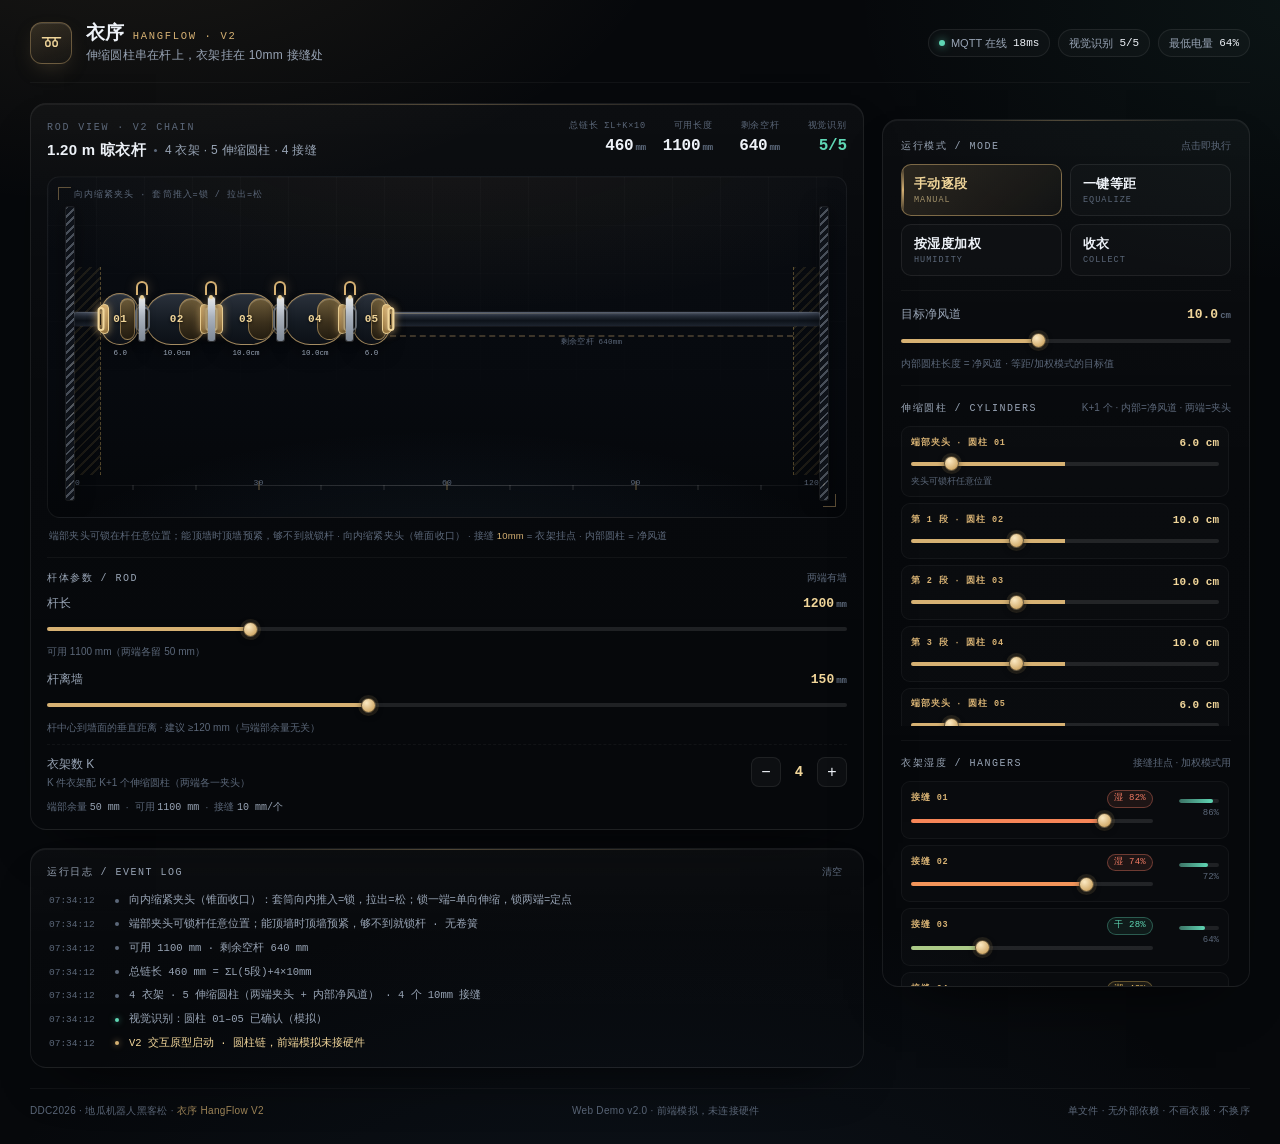
==== app-v2/index.html @ 30e25725 "feat(v2): 概念修正为抱箍式伸缩圆柱链（K+1 + 锥面收口夹头 + 无卷簧），新增 v2 机械/电控/算法/交互/商业文档与原型 [AI-assisted]" ====
<!DOCTYPE html>
<html lang="zh-CN">
<head>
<meta charset="UTF-8">
<meta name="viewport" content="width=device-width, initial-scale=1, viewport-fit=cover">
<meta name="color-scheme" content="dark">
<meta name="theme-color" content="#06080b">
<title>衣序 HangFlow · V2 伸缩圆柱链交互原型</title>
<link rel="icon" href="data:image/svg+xml,%3Csvg xmlns='http://www.w3.org/2000/svg' viewBox='0 0 32 32'%3E%3Crect width='32' height='32' rx='8' fill='%230a0d13'/%3E%3Crect x='5' y='14' width='22' height='4' rx='2' fill='%23d6b173'/%3E%3Crect x='9' y='10' width='6' height='12' rx='3' fill='none' stroke='%23d6b173'/%3E%3Crect x='17' y='10' width='6' height='12' rx='3' fill='none' stroke='%23d6b173'/%3E%3C/svg%3E">
<style>
/* ==========================================================================
   衣序 HangFlow · V2 交互原型
   概念：杆上串 K−1 个抱箍式伸缩圆柱，衣架挂在相邻圆柱端头的 10mm 接缝处。
   不画衣服；不换序；两端端部夹头可锁杆任意位置。单文件 / 离线 / 无外部依赖。
   ========================================================================== */

*, *::before, *::after { box-sizing: border-box; }

:root {
  color-scheme: dark;
  --bg: #06080b;
  --line: rgba(255,255,255,.075);
  --line-soft: rgba(255,255,255,.045);
  --txt: #eef2f8;
  --txt-2: #98a4b5;
  --txt-3: #5b6779;
  --gold: #d6b173;
  --gold-hi: #f1d69a;
  --gold-dim: rgba(214,177,115,.14);
  --gold-line: rgba(214,177,115,.38);
  --teal: #5fd6b4;
  --amber: #e6bd63;
  --coral: #f07a63;
  --font: -apple-system, BlinkMacSystemFont, "Segoe UI", "Microsoft YaHei", "PingFang SC", sans-serif;
  --mono: ui-monospace, "SF Mono", "Cascadia Mono", Consolas, "Microsoft YaHei", monospace;
}

html { background: var(--bg); }
html, body { margin: 0; }
body {
  min-height: 100vh;
  color: var(--txt);
  font-family: var(--font);
  font-size: 14px;
  line-height: 1.5;
  -webkit-font-smoothing: antialiased;
  overflow-x: hidden;
  background:
    radial-gradient(900px 520px at 10% -10%, rgba(214,177,115,.10), transparent 62%),
    radial-gradient(760px 480px at 102% 0%, rgba(95,214,180,.06), transparent 60%),
    radial-gradient(1100px 720px at 50% 118%, rgba(64,105,150,.13), transparent 64%),
    var(--bg);
}
button, input { font-family: inherit; }
button { -webkit-tap-highlight-color: transparent; }
:focus-visible { outline: 1px solid var(--gold); outline-offset: 2px; }

.shell { max-width: 1280px; margin: 0 auto; padding: 22px clamp(12px, 2.6vw, 30px) 28px; }

/* ============================ 顶栏 ============================ */
.topbar {
  display: flex; align-items: center; justify-content: space-between;
  gap: 18px; flex-wrap: wrap;
  padding-bottom: 18px; border-bottom: 1px solid var(--line-soft);
}
.brand { display: flex; align-items: center; gap: 14px; min-width: 0; }
.logo {
  width: 42px; height: 42px; flex: none; display: grid; place-items: center;
  border-radius: 12px; border: 1px solid var(--gold-line); color: var(--gold-hi);
  background: linear-gradient(160deg, rgba(214,177,115,.18), rgba(214,177,115,.03));
  box-shadow: inset 0 1px 0 rgba(255,255,255,.1), 0 8px 24px -12px rgba(214,177,115,.55);
}
.logo svg { width: 23px; height: 23px; }
.brand-text { min-width: 0; }
.brand-title { display: flex; align-items: baseline; gap: 8px; font-size: 19px; font-weight: 650; letter-spacing: .02em; line-height: 1.15; }
.brand-title .en { font-family: var(--mono); font-size: 10.5px; font-weight: 500; letter-spacing: .16em; color: var(--gold); }
.brand-sub { margin-top: 2px; font-size: 12px; color: var(--txt-2); letter-spacing: .02em; white-space: nowrap; overflow: hidden; text-overflow: ellipsis; }
.telemetry { display: flex; align-items: center; gap: 8px; flex-wrap: wrap; }
.tel-chip {
  display: inline-flex; align-items: center; gap: 6px;
  height: 28px; padding: 0 10px;
  border: 1px solid var(--line); border-radius: 999px;
  background: rgba(255,255,255,.025);
  font-size: 11px; color: var(--txt-2); white-space: nowrap;
}
.tel-chip em { font-style: normal; font-family: var(--mono); font-size: 11px; color: var(--txt); }
.dot { width: 6px; height: 6px; border-radius: 50%; background: var(--teal); box-shadow: 0 0 8px rgba(95,214,180,.8); }
.dot.pulse { animation: pulse 2.4s ease-in-out infinite; }

/* ============================ 布局 ============================ */
.layout {
  display: grid; grid-template-columns: minmax(0, 1fr) 368px;
  gap: 18px; margin-top: 20px; align-items: start;
}
.main-col { display: flex; flex-direction: column; gap: 18px; min-width: 0; }
.panel { position: sticky; top: 16px; }

.card {
  position: relative; border: 1px solid var(--line); border-radius: 16px;
  background: linear-gradient(180deg, rgba(255,255,255,.028), rgba(255,255,255,.008) 42%, rgba(255,255,255,.004));
  box-shadow: 0 26px 60px -34px rgba(0,0,0,.9), inset 0 1px 0 rgba(255,255,255,.05);
  overflow: hidden;
}
.card::before {
  content: ""; position: absolute; left: 14%; right: 14%; top: 0; height: 1px;
  background: linear-gradient(90deg, transparent, rgba(214,177,115,.5), transparent);
  opacity: .6; pointer-events: none;
}
.stage-card { padding: 16px 16px 14px; }
.stage-head { display: flex; align-items: flex-start; justify-content: space-between; gap: 14px; flex-wrap: wrap; margin-bottom: 14px; }
.eyebrow { font-family: var(--mono); font-size: 10px; letter-spacing: .18em; text-transform: uppercase; color: var(--txt-3); }
.stage-title { margin-top: 4px; display: flex; align-items: center; gap: 8px; flex-wrap: wrap; font-size: 15px; font-weight: 600; letter-spacing: .02em; }
.stage-title .sep { width: 3px; height: 3px; border-radius: 50%; background: var(--txt-3); }
.stage-title .meta { font-size: 12px; font-weight: 400; color: var(--txt-2); }
.stage-stats { display: flex; gap: 15px; flex-wrap: wrap; }
.stat { display: flex; flex-direction: column; align-items: flex-end; gap: 1px; min-width: 52px; }
.stat-label { font-family: var(--mono); font-size: 8.5px; letter-spacing: .1em; text-transform: uppercase; color: var(--txt-3); white-space: nowrap; }
.stat-value { font-family: var(--mono); font-size: 16px; font-weight: 600; color: var(--txt); font-variant-numeric: tabular-nums; letter-spacing: -.01em; }
.stat-value em { font-style: normal; font-size: 9px; color: var(--txt-3); margin-left: 2px; }
.stat-value.ok { color: var(--teal); }
.stat-value.gold { color: var(--gold-hi); }
.stat-value.warn { color: var(--coral); }

/* ============================ 杆视图 ============================ */
.stage {
  --rod-pad: 24px;
  position: relative; height: 342px;
  border-radius: 13px; border: 1px solid rgba(255,255,255,.06);
  overflow: hidden; isolation: isolate; user-select: none;
  background:
    radial-gradient(120% 90% at 50% -10%, rgba(214,177,115,.07), transparent 55%),
    radial-gradient(80% 70% at 50% 120%, rgba(74,120,170,.12), transparent 65%),
    linear-gradient(180deg, #090c11 0%, #070a0f 60%, #05070a 100%);
}
.stage::before {
  content: ""; position: absolute; inset: 0; z-index: 0; pointer-events: none;
  background-image:
    linear-gradient(rgba(255,255,255,.032) 1px, transparent 1px),
    linear-gradient(90deg, rgba(255,255,255,.032) 1px, transparent 1px);
  background-size: 48px 48px;
  -webkit-mask-image: linear-gradient(180deg, rgba(0,0,0,.65), transparent 84%);
  mask-image: linear-gradient(180deg, rgba(0,0,0,.65), transparent 84%);
}
.hud { position: absolute; inset: 10px; z-index: 1; pointer-events: none; }
.hud::before, .hud::after {
  content: ""; position: absolute; width: 13px; height: 13px;
  border-color: rgba(214,177,115,.42); border-style: solid; border-width: 0;
}
.hud::before { left: 0; top: 0; border-left-width: 1px; border-top-width: 1px; }
.hud::after { right: 0; bottom: 0; border-right-width: 1px; border-bottom-width: 1px; }
.stage-hint {
  position: absolute; left: 26px; top: 12px; z-index: 5;
  font-family: var(--mono); font-size: 8.5px; letter-spacing: .12em;
  color: var(--txt-3); pointer-events: none;
}

/* 两端墙 / 端部余量 */
.wall {
  position: absolute; top: 9%; bottom: 5%; width: 8px; z-index: 6; pointer-events: none;
  border-radius: 2px;
  background: repeating-linear-gradient(135deg, rgba(160,172,190,.42) 0 2px, rgba(15,19,26,.92) 2px 6px);
  box-shadow: 0 0 0 1px rgba(255,255,255,.08), 0 0 18px rgba(0,0,0,.6);
}
.wall-left { left: var(--rod-pad); transform: translateX(-50%); }
.wall-right { right: var(--rod-pad); transform: translateX(50%); }
.margin-zone {
  position: absolute; top: calc(42% - 52px); bottom: 42px; z-index: 2; pointer-events: none;
  background: repeating-linear-gradient(135deg, rgba(230,189,99,.10) 0 2px, transparent 2px 7px);
  border-right: 1px dashed rgba(230,189,99,.32);
}
.margin-zone.margin-left { left: var(--rod-pad); }
.margin-zone.margin-right { right: var(--rod-pad); border-right: 0; border-left: 1px dashed rgba(230,189,99,.32); }

/* 杆 */
.rod {
  position: absolute; left: var(--rod-pad); right: var(--rod-pad); top: 42%; height: 14px;
  transform: translateY(-50%); z-index: 3; border-radius: 999px;
  background: linear-gradient(180deg, #4a5364 0%, #242b37 30%, #0d1219 62%, #1d242f 100%);
  box-shadow: 0 14px 26px -10px rgba(0,0,0,.95), inset 0 1px 0 rgba(255,255,255,.08), 0 0 0 1px rgba(255,255,255,.055);
}
.rod::after {
  content: ""; position: absolute; left: 2%; right: 2%; top: 1px; height: 1px;
  background: linear-gradient(90deg, transparent, rgba(241,214,154,.75), rgba(241,214,154,.2) 68%, transparent);
  opacity: .5;
}
/* 左端挡块 */
.left-stop {
  position: absolute; top: calc(42% - 28px); width: 10px; height: 56px;
  transform: translateX(-50%); z-index: 9; border-radius: 3px;
  background: linear-gradient(180deg, #f1d69a, #b08a45);
  box-shadow: 0 0 0 1px rgba(255,255,255,.25), 0 0 18px rgba(214,177,115,.35);
}
.left-stop::after {
  content: "挡块"; position: absolute; left: 50%; top: calc(100% + 5px);
  transform: translateX(-50%); font-size: 7px; color: var(--gold);
  font-family: var(--mono); white-space: nowrap; letter-spacing: .05em;
}

/* 伸缩圆柱 */
.cyl {
  position: absolute; top: calc(42% - 26px); height: 52px; z-index: 7;
  border-radius: 26px; border: 1px solid rgba(214,177,115,.72);
  background: linear-gradient(180deg, #2a313b 0%, #141a22 58%, #0c1016 100%);
  box-shadow: 0 12px 22px -10px rgba(0,0,0,.9), inset 0 1px 0 rgba(255,255,255,.1);
  overflow: visible;
}
.cyl-inner {
  position: absolute; right: 3px; top: 4px; bottom: 4px; width: 42%;
  border-radius: 20px;
  background: linear-gradient(180deg, #6b5a38, #3a2f1c 60%, #241d11);
  border: 1px solid rgba(214,177,115,.55);
  box-shadow: inset 0 1px 0 rgba(255,255,255,.18);
}
.cyl-id {
  position: absolute; left: 50%; top: 50%; transform: translate(-50%, -50%);
  z-index: 2; font-family: var(--mono); font-size: 11px; font-weight: 600;
  color: var(--gold-hi); letter-spacing: .03em; text-shadow: 0 1px 3px rgba(0,0,0,.8);
  white-space: nowrap;
}
.cyl-len {
  position: absolute; left: 50%; top: calc(100% + 6px); transform: translateX(-50%);
  font-family: var(--mono); font-size: 7.5px; line-height: 1; color: var(--txt-2);
  white-space: nowrap; pointer-events: none;
}
/* 两端夹持点：向内伸缩的锥面收口夹头（不是爪子）
   锁 = 外套筒向内推入，锥面把开槽夹头环径向压紧；松 = 套筒拉出 */
.clamp {
  position: absolute; top: 50%; width: 15px; height: 32px; padding: 0;
  transform: translateY(-50%); z-index: 6;
  border: 0; background: none; cursor: pointer;
}
.clamp-left { left: -9px; }
.clamp-right { right: -9px; }
.clamp-sleeve {
  position: absolute; top: 1px; bottom: 1px; left: 2px; right: 2px;
  border-radius: 7px 4px 4px 7px;
  background: linear-gradient(180deg, #3b4450, #0e1319);
  border: 1px solid rgba(214,177,115,.5);
  transition: transform .18s ease, background .18s ease, border-color .18s ease, box-shadow .18s ease;
}
.clamp-right .clamp-sleeve { border-radius: 4px 7px 7px 4px; }
.clamp-sleeve::before {
  content: ""; position: absolute; inset: 3px 1px; border-radius: 4px;
  background: linear-gradient(90deg, transparent, rgba(255,255,255,.14), transparent);
}
.clamp-ring {
  position: absolute; top: 4px; bottom: 4px; left: 50%; width: 10px;
  transform: translateX(-50%); border-radius: 5px;
  border: 2px solid rgba(174,186,200,.6);
  background: rgba(0,0,0,.35);
  box-shadow: inset 0 0 4px rgba(0,0,0,.8);
  transition: width .18s ease, background .18s ease, border-color .18s ease, box-shadow .18s ease;
}
/* 开槽弹性夹头环的槽线 */
.clamp-ring::after {
  content: ""; position: absolute; left: 50%; top: 22%; bottom: 22%; width: 1px;
  transform: translateX(-50%); background: rgba(0,0,0,.75);
}
/* 松开：套筒向外拉出一点 */
.clamp-left .clamp-sleeve { transform: translateX(-2px); }
.clamp-right .clamp-sleeve { transform: translateX(2px); }
/* 锁紧：套筒向内推入，锥面把夹头环径向压紧（环变窄） */
.clamp-left.locked .clamp-sleeve {
  transform: translateX(3px);
  background: linear-gradient(180deg, #d6b173, #8d6d39);
  border-color: #f1d69a;
  box-shadow: 0 0 8px rgba(214,177,115,.55);
}
.clamp-right.locked .clamp-sleeve {
  transform: translateX(-3px);
  background: linear-gradient(180deg, #d6b173, #8d6d39);
  border-color: #f1d69a;
  box-shadow: 0 0 8px rgba(214,177,115,.55);
}
.clamp.locked .clamp-ring {
  width: 7px;
  border-color: #f1d69a;
  background: rgba(214,177,115,.22);
  box-shadow: 0 0 10px rgba(214,177,115,.6), inset 0 0 3px rgba(0,0,0,.7);
}
.clamp:hover .clamp-sleeve { border-color: rgba(241,214,154,.9); }
/* 伸缩方向箭头 */
.move-arrow {
  position: absolute; top: 50%; transform: translateY(-50%);
  font-family: var(--mono); font-size: 13px; line-height: 1; color: var(--gold-hi);
  opacity: 0; pointer-events: none; z-index: 5;
  text-shadow: 0 0 8px rgba(214,177,115,.7);
}
.arrow-left { left: -18px; }
.arrow-right { right: -18px; }
.move-arrow.show { opacity: 1; animation: pulse 0.9s ease-in-out infinite; }
.cyl.preload { border-color: rgba(241,214,154,.95); box-shadow: 0 0 18px rgba(214,177,115,.16), 0 12px 22px -10px rgba(0,0,0,.9); }
.cyl.fixed .cyl-id { color: #fff4d6; }
.cyl-enter { opacity: 0; transition: opacity .28s ease; }

/* 接缝 + 衣架钩（不画衣服） */
.seam {
  position: absolute; top: calc(42% - 22px); height: 44px; z-index: 8;
  border-radius: 2px;
  background: linear-gradient(180deg, #e8edf4 0%, #aab2bd 45%, #7d8794 100%);
  box-shadow: 0 0 0 1px rgba(255,255,255,.18), 0 2px 10px rgba(0,0,0,.7);
}
.seam::after {
  content: ""; position: absolute; left: 50%; top: -16px; width: 12px; height: 14px;
  transform: translateX(-50%);
  border: 2px solid var(--gold); border-bottom: 0; border-radius: 8px 8px 0 0;
  box-shadow: 0 0 12px rgba(214,177,115,.25);
}
.seam::before {
  content: ""; position: absolute; left: 50%; top: -2px; width: 4px; height: 4px;
  transform: translateX(-50%); border-radius: 50%; background: var(--gold-hi);
  box-shadow: 0 0 7px rgba(241,214,154,.8);
}

/* 恒力卷簧 */
.spring {
  position: absolute; top: calc(42% - 7px); height: 14px; z-index: 4;
  pointer-events: none; display: flex; align-items: center;
}
.spring-coil {
  flex: 1 1 auto; height: 12px; min-width: 0; border-radius: 6px;
  background: repeating-linear-gradient(115deg, rgba(214,177,115,.72) 0 2px, rgba(214,177,115,.14) 2px 6px);
  opacity: .8;
}
.spring-drum {
  flex: 0 0 22px; width: 22px; height: 22px; margin-left: 2px; border-radius: 50%;
  background: radial-gradient(circle at 35% 30%, #39414f, #0b0e14 72%);
  border: 1px solid rgba(214,177,115,.6);
  box-shadow: 0 0 12px rgba(214,177,115,.2);
}
.spring-label {
  position: absolute; right: calc(var(--rod-pad) + 26px); top: calc(42% + 30px);
  z-index: 9; font-family: var(--mono); font-size: 7.5px;
  color: var(--txt-3); letter-spacing: .04em; white-space: nowrap;
}

/* 标尺 */
.ruler { position: absolute; left: var(--rod-pad); right: var(--rod-pad); bottom: 16px; height: 26px; z-index: 3; pointer-events: none; }
.ruler::before {
  content: ""; position: absolute; left: 0; right: 0; bottom: 15px; height: 1px;
  background: linear-gradient(90deg, rgba(255,255,255,.03), rgba(255,255,255,.18), rgba(255,255,255,.03));
}
.tick { position: absolute; bottom: 11px; width: 1px; height: 5px; background: rgba(255,255,255,.16); transform: translateX(-50%); }
.tick.major { height: 9px; background: rgba(214,177,115,.5); }
.ruler-label { position: absolute; top: 2px; transform: translateX(-50%); font-family: var(--mono); font-size: 8px; color: var(--txt-3); letter-spacing: .02em; }
.ruler-label.edge-l { transform: translateX(5px); }
.ruler-label.edge-r { transform: translateX(calc(-100% - 5px)); }

/* 空杆提示：链条没占满杆时，右侧剩余空杆 */
.empty-rod {
  position: absolute; top: calc(42% + 16px); height: 14px; z-index: 2;
  border-top: 2px dashed rgba(214,177,115,.26);
  pointer-events: none;
}
.empty-rod span {
  position: absolute; top: 2px; left: 50%; transform: translateX(-50%);
  font-family: var(--mono); font-size: 7.5px; line-height: 1;
  color: var(--txt-3); white-space: nowrap; letter-spacing: .03em;
}

/* 告警 / 说明 / 杆体参数 */
.alerts { display: flex; flex-direction: column; gap: 6px; margin-top: 12px; }
.alerts[hidden] { display: none; }
.alert { display: flex; align-items: flex-start; gap: 9px; padding: 8px 10px; border: 1px solid; border-radius: 9px; font-size: 10.5px; line-height: 1.5; }
.alert-dot { flex: none; width: 6px; height: 6px; margin-top: 5px; border-radius: 50%; background: currentColor; box-shadow: 0 0 8px currentColor; }
.alert-body { min-width: 0; }
.alert-body b { display: block; font-weight: 600; }
.alert-body span { color: var(--txt-2); font-size: 9.5px; }
.alert[data-level="error"] { border-color: rgba(240,122,99,.45); background: rgba(240,122,99,.07); color: #ffc4b8; }
.alert[data-level="warn"] { border-color: rgba(230,189,99,.4); background: rgba(230,189,99,.06); color: #f3d89b; }
.stage-note { margin: 10px 2px 0; font-size: 9.5px; line-height: 1.6; letter-spacing: .02em; color: var(--txt-3); }
.stage-note b { color: var(--gold); font-weight: 500; }

.rod-config { margin-top: 14px; padding-top: 12px; border-top: 1px solid var(--line-soft); }
.rod-config .panel-head { margin-bottom: 8px; }
.rod-config .field { margin-bottom: 10px; }
.unit-count { display: flex; align-items: center; justify-content: space-between; gap: 12px; margin-top: 8px; padding-top: 10px; border-top: 1px dashed var(--line-soft); }
.unit-count-text { display: flex; flex-direction: column; gap: 2px; min-width: 0; }
.unit-count-text .field-note { margin-top: 0; }
.stepper { display: flex; align-items: center; gap: 4px; flex: none; }
.stepper button {
  width: 30px; height: 30px; padding: 0; border: 1px solid var(--line); border-radius: 8px;
  background: rgba(255,255,255,.03); color: var(--txt); font-size: 16px; line-height: 1; cursor: pointer;
  transition: border-color .2s, background .2s, opacity .2s;
}
.stepper button:hover:not(:disabled) { border-color: var(--gold-line); background: rgba(214,177,115,.1); color: var(--gold-hi); }
.stepper button:active:not(:disabled) { transform: translateY(1px); }
.stepper button:disabled { opacity: .32; cursor: not-allowed; }
.stepper output { min-width: 28px; text-align: center; font-family: var(--mono); font-size: 14px; font-weight: 600; color: var(--gold-hi); font-variant-numeric: tabular-nums; }
.mini-readout { display: flex; align-items: center; gap: 6px; flex-wrap: wrap; font-size: 10px; color: var(--txt-3); margin-top: 9px; }
.mini-readout b { font-family: var(--mono); color: var(--txt-2); font-weight: 500; }
.mini-readout .sep { color: var(--txt-3); }

/* ============================ 控制台 ============================ */
.panel { padding: 18px; }
.panel-section { padding: 14px 0; border-bottom: 1px solid var(--line-soft); }
.panel-section:first-of-type { padding-top: 0; }
.panel-section:last-of-type { border-bottom: 0; padding-bottom: 0; }
.panel-head { display: flex; justify-content: space-between; align-items: baseline; gap: 10px; margin-bottom: 10px; }
.panel-title { font-family: var(--mono); font-size: 10px; letter-spacing: .15em; text-transform: uppercase; color: var(--txt-2); }
.panel-note { font-size: 10px; color: var(--txt-3); }

.modes { display: grid; grid-template-columns: 1fr 1fr; gap: 8px; }
.mode {
  position: relative; overflow: hidden; text-align: left; padding: 10px 12px;
  border: 1px solid var(--line); border-radius: 10px; background: rgba(255,255,255,.02);
  color: var(--txt-2); cursor: pointer; transition: border-color .2s, background .2s;
}
.mode:hover { border-color: rgba(255,255,255,.2); background: rgba(255,255,255,.04); }
.mode:active { transform: translateY(1px); }
.mode .mode-cn { display: block; font-size: 13px; font-weight: 600; letter-spacing: .03em; color: var(--txt); }
.mode .mode-en { display: block; margin-top: 2px; font-family: var(--mono); font-size: 8.5px; letter-spacing: .12em; color: var(--txt-3); }
.mode::after { content: ""; position: absolute; left: 0; top: 0; bottom: 0; width: 2px; background: transparent; }
.mode[aria-pressed="true"] { border-color: rgba(214,177,115,.5); background: linear-gradient(135deg, rgba(214,177,115,.16), rgba(214,177,115,.035)); }
.mode[aria-pressed="true"] .mode-cn { color: var(--gold-hi); }
.mode[aria-pressed="true"] .mode-en { color: rgba(241,214,154,.62); }
.mode[aria-pressed="true"]::after { background: linear-gradient(180deg, transparent, var(--gold), transparent); }

.field { display: block; margin-bottom: 15px; }
.field:last-of-type { margin-bottom: 0; }
.field-head { display: flex; justify-content: space-between; align-items: baseline; gap: 10px; margin-bottom: 7px; }
.field-name { font-size: 12px; color: var(--txt-2); }
.field-value { font-family: var(--mono); font-size: 13px; font-weight: 600; color: var(--gold-hi); font-variant-numeric: tabular-nums; }
.field-value em { font-style: normal; font-size: 9px; color: var(--txt-3); margin-left: 2px; }
.field-note { display: block; margin-top: 6px; font-size: 10px; line-height: 1.55; color: var(--txt-3); }
.field-note b { color: var(--gold); font-weight: 500; }

input[type="range"] {
  -webkit-appearance: none; appearance: none; display: block; width: 100%; height: 18px; margin: 0;
  background: transparent; cursor: pointer;
}
input[type="range"]::-webkit-slider-runnable-track {
  height: 4px; border-radius: 2px;
  background: linear-gradient(90deg, var(--fill, var(--gold)) 0 var(--p, 50%), rgba(255,255,255,.1) var(--p, 50%) 100%);
}
input[type="range"]::-webkit-slider-thumb {
  -webkit-appearance: none; width: 15px; height: 15px; margin-top: -5.5px; border-radius: 50%;
  background: radial-gradient(circle at 35% 30%, #fbe9c2, var(--gold) 66%, #9c7c45);
  border: 1px solid rgba(0,0,0,.55);
  box-shadow: 0 0 0 3px rgba(214,177,115,.12), 0 2px 6px rgba(0,0,0,.6);
}
input[type="range"]::-moz-range-track { height: 4px; border-radius: 2px; background: rgba(255,255,255,.1); }
input[type="range"]::-moz-range-progress { height: 4px; border-radius: 2px; background: var(--fill, var(--gold)); }
input[type="range"]::-moz-range-thumb { width: 14px; height: 14px; border-radius: 50%; border: 1px solid rgba(0,0,0,.55); background: var(--gold); }
input[type="range"]:focus-visible { outline: 1px solid rgba(214,177,115,.7); outline-offset: 4px; }

/* 圆柱 / 接缝列表 */
.cyl-list, .hanger-list { display: flex; flex-direction: column; gap: 6px; max-height: 300px; overflow-y: auto; padding-right: 2px; scrollbar-width: thin; scrollbar-color: rgba(255,255,255,.15) transparent; }
.cyl-list::-webkit-scrollbar, .hanger-list::-webkit-scrollbar { width: 6px; }
.cyl-list::-webkit-scrollbar-thumb, .hanger-list::-webkit-scrollbar-thumb { background: rgba(255,255,255,.12); border-radius: 3px; }
.cyl-row, .hanger-row { border: 1px solid var(--line-soft); border-radius: 9px; background: rgba(255,255,255,.014); padding: 8px 9px; }
.cyl-row.is-fixed { border-color: rgba(214,177,115,.38); background: rgba(214,177,115,.05); }
.row-note { display: block; margin-top: 2px; font-size: 9px; color: var(--txt-3); }
.row-head { display: flex; justify-content: space-between; align-items: center; gap: 8px; margin-bottom: 3px; }
.row-id { font-family: var(--mono); font-size: 8.5px; font-weight: 600; letter-spacing: .1em; color: var(--gold); text-transform: uppercase; white-space: nowrap; }
.row-val { font-family: var(--mono); font-size: 11px; font-weight: 600; color: var(--gold-hi); font-variant-numeric: tabular-nums; }
.cyl-range { height: 14px; }
.cyl-range::-webkit-slider-runnable-track { height: 3px; }
.cyl-range::-webkit-slider-thumb { width: 11px; height: 11px; margin-top: -4px; }
.cyl-range::-moz-range-track { height: 3px; }
.cyl-range::-moz-range-progress { height: 3px; }
.cyl-range::-moz-range-thumb { width: 10px; height: 10px; }
.hanger-row { display: grid; grid-template-columns: minmax(0, 1fr) 56px; gap: 10px; align-items: center; }
.hanger-main { min-width: 0; }
.hanger-head { display: flex; align-items: center; justify-content: space-between; gap: 8px; margin-bottom: 4px; }
.h-state {
  flex: none; padding: 1px 6px; border-radius: 999px; border: 1px solid;
  font-family: var(--mono); font-size: 9px; letter-spacing: .03em; white-space: nowrap;
}
.h-state[data-state="dry"] { color: var(--teal); border-color: rgba(95,214,180,.35); background: rgba(95,214,180,.08); }
.h-state[data-state="damp"] { color: var(--amber); border-color: rgba(230,189,99,.35); background: rgba(230,189,99,.08); }
.h-state[data-state="wet"] { color: var(--coral); border-color: rgba(240,122,99,.38); background: rgba(240,122,99,.09); }
.h-batt { display: flex; flex-direction: column; align-items: flex-end; gap: 4px; }
.batt { width: 40px; height: 4px; border-radius: 2px; background: rgba(255,255,255,.09); overflow: hidden; }
.batt i { display: block; height: 100%; border-radius: 2px; background: linear-gradient(90deg, rgba(95,214,180,.45), var(--teal)); transition: width .45s ease; }
.h-batt span { font-family: var(--mono); font-size: 9px; color: var(--txt-3); }
.h-range { height: 14px; }
.h-range::-webkit-slider-runnable-track { height: 3px; }
.h-range::-webkit-slider-thumb { width: 11px; height: 11px; margin-top: -4px; }
.h-range::-moz-range-track { height: 3px; }
.h-range::-moz-range-progress { height: 3px; }
.h-range::-moz-range-thumb { width: 10px; height: 10px; }

/* 日志 / footer */
.log-card { padding: 14px 16px 12px; }
.log-head { display: flex; justify-content: space-between; align-items: baseline; gap: 10px; margin-bottom: 8px; }
.log-clear { padding: 2px 5px; border: 0; border-radius: 4px; background: none; color: var(--txt-3); font-size: 10px; cursor: pointer; }
.log-clear:hover { color: var(--gold); background: rgba(255,255,255,.045); }
.log { list-style: none; margin: 0; padding: 0; display: flex; flex-direction: column; gap: 1px; max-height: 186px; overflow-y: auto; font-family: var(--mono); font-size: 10.5px; line-height: 1.6; scrollbar-width: thin; scrollbar-color: rgba(255,255,255,.15) transparent; }
.log::-webkit-scrollbar { width: 6px; }
.log::-webkit-scrollbar-thumb { background: rgba(255,255,255,.12); border-radius: 3px; }
.log li { display: grid; grid-template-columns: 56px 8px minmax(0, 1fr); gap: 8px; align-items: baseline; padding: 3px 2px; color: var(--txt-2); animation: logIn .25s ease; }
.log time { color: var(--txt-3); font-size: 9.5px; }
.log .lvl { width: 4px; height: 4px; border-radius: 50%; background: var(--txt-3); align-self: center; justify-self: center; }
.log li.ok .lvl { background: var(--teal); box-shadow: 0 0 6px rgba(95,214,180,.7); }
.log li.warn .lvl { background: var(--amber); box-shadow: 0 0 6px rgba(230,189,99,.7); }
.log li.err .lvl { background: var(--coral); box-shadow: 0 0 6px rgba(240,122,99,.8); }
.log li.gold .lvl { background: var(--gold); box-shadow: 0 0 6px rgba(214,177,115,.8); }
.log li.err .msg { color: #ffb3a4; }
.log li.gold .msg { color: var(--gold-hi); }
.foot { display: flex; justify-content: space-between; gap: 10px; flex-wrap: wrap; margin-top: 20px; padding-top: 14px; border-top: 1px solid var(--line-soft); font-size: 10px; letter-spacing: .03em; color: var(--txt-3); }
.foot .gold { color: rgba(214,177,115,.75); }

@keyframes pulse { 0%,100% { opacity: 1; } 50% { opacity: .35; } }
@keyframes logIn { from { opacity: 0; transform: translateY(-3px); } to { opacity: 1; transform: none; } }

/* ============================ 响应式 ============================ */
@media (max-width: 960px) {
  .layout { grid-template-columns: minmax(0, 1fr); gap: 14px; }
  .panel { position: static; order: 2; }
  .main-col { display: contents; }
  .stage-card { order: 1; }
  .log-card { order: 3; }
}
@media (min-width: 961px) {
  .panel { max-height: calc(100vh - 32px); overflow-y: auto; scrollbar-width: thin; scrollbar-color: rgba(255,255,255,.15) transparent; }
  .panel::-webkit-scrollbar { width: 6px; }
  .panel::-webkit-scrollbar-thumb { background: rgba(255,255,255,.12); border-radius: 3px; }
}
@media (max-width: 640px) {
  .shell { padding: 16px 12px 22px; }
  .topbar { gap: 12px; padding-bottom: 14px; }
  .logo { width: 36px; height: 36px; border-radius: 10px; }
  .logo svg { width: 20px; height: 20px; }
  .brand-title { font-size: 17px; }
  .brand-title .en { font-size: 9px; }
  .brand-sub { font-size: 10.5px; white-space: normal; line-height: 1.35; }
  .telemetry { gap: 6px; }
  .tel-chip { height: 24px; padding: 0 8px; font-size: 9.5px; }
  .tel-chip em { font-size: 9.5px; }
  .tel-chip.hide-sm { display: none; }
  .layout { margin-top: 14px; }
  .stage-card { padding: 12px; }
  .panel { padding: 14px; }
  .stage { height: 312px; }
  .stage-head { margin-bottom: 11px; gap: 10px; }
  .stage-title { font-size: 13.5px; }
  .stage-title .meta { font-size: 10px; line-height: 1.35; }
  .stage-stats { gap: 10px; }
  .stat { min-width: 44px; }
  .stat-label { font-size: 8px; }
  .stat-value { font-size: 13.5px; }
  .stage-hint { left: 24px; top: 9px; font-size: 7.5px; }
  .cyl { height: 48px; border-radius: 24px; }
  .cyl-id { font-size: 9px; }
  .cyl-len { font-size: 7px; top: calc(100% + 4px); }
  .seam { height: 40px; }
  .seam::after { top: -14px; width: 11px; height: 12px; }
  .left-stop { height: 50px; top: calc(42% - 25px); width: 9px; }
  .spring-drum { width: 20px; height: 20px; flex-basis: 20px; }
  .ruler { bottom: 10px; }
  .stage-note { font-size: 9px; }
  .alerts { margin-top: 10px; }
  .alert { padding: 7px 9px; font-size: 10px; }
  .alert-body span { font-size: 9px; }
  .stepper button { width: 28px; height: 28px; }
  .unit-count { gap: 8px; }
  .modes { gap: 6px; }
  .mode { padding: 8px 10px; }
  .mode .mode-cn { font-size: 12px; }
  .cyl-list, .hanger-list { max-height: 260px; }
  .log { max-height: 158px; font-size: 10px; }
  .log li { grid-template-columns: 48px 6px minmax(0, 1fr); gap: 6px; }
  .log time { font-size: 9px; }
  .foot { margin-top: 16px; }
}
@media (max-width: 480px) {
  .topbar { flex-wrap: wrap; align-items: flex-start; }
  .brand { min-width: 0; flex: 1 1 100%; }
  .telemetry { flex-wrap: wrap; width: 100%; justify-content: flex-start; }
  .stage-head { flex-wrap: wrap; }
  .stage-stats { flex-wrap: wrap; gap: 6px 12px; justify-content: flex-start; }
  .shell { padding: 12px 10px 20px; }
  .stage-card, .panel { padding: 12px; }
}
@media (prefers-reduced-motion: reduce) {
  *, *::before, *::after { animation-duration: .001ms !important; animation-iteration-count: 1 !important; transition-duration: .001ms !important; }
}
</style>
</head>
<body>
<div class="shell">
  <header class="topbar">
    <div class="brand">
      <div class="logo" aria-hidden="true">
        <svg viewBox="0 0 24 24" fill="none" stroke="currentColor" stroke-width="1.5" stroke-linecap="round" stroke-linejoin="round">
          <path d="M2.5 6h19"/>
          <rect x="6" y="9" width="4.5" height="6" rx="2.2"/>
          <rect x="13.5" y="9" width="4.5" height="6" rx="2.2"/>
          <path d="M8.25 6v3M15.75 6v3"/>
        </svg>
      </div>
      <div class="brand-text">
        <div class="brand-title">衣序 <span class="en">HANGFLOW · V2</span></div>
        <div class="brand-sub">伸缩圆柱串在杆上，衣架挂在 10mm 接缝处</div>
      </div>
    </div>
    <div class="telemetry" aria-label="系统状态">
      <span class="tel-chip"><i class="dot pulse"></i>MQTT 在线 <em id="latency">18ms</em></span>
      <span class="tel-chip">视觉识别 <em id="visionTel">3/3</em></span>
      <span class="tel-chip hide-sm">最低电量 <em id="battTel">64%</em></span>
    </div>
  </header>

  <main class="layout">
    <div class="main-col">
      <section class="card stage-card" aria-label="伸缩圆柱链俯视示意">
        <div class="stage-head">
          <div>
            <div class="eyebrow">Rod View · V2 Chain</div>
            <div class="stage-title"><span id="rodTitle">1.20 m 晾衣杆</span><span class="sep"></span><span class="meta" id="chainMeta">4 衣架 · 3 伸缩圆柱 · 4 接缝</span></div>
          </div>
          <div class="stage-stats">
            <div class="stat"><span class="stat-label">总链长 ΣL+K×10</span><span class="stat-value" id="statChain">340<em>mm</em></span></div>
            <div class="stat"><span class="stat-label">可用长度</span><span class="stat-value" id="statAvail">1100<em>mm</em></span></div>
            <div class="stat"><span class="stat-label">剩余空杆</span><span class="stat-value" id="statSlack">640<em>mm</em></span></div>
            <div class="stat"><span class="stat-label">视觉识别</span><span class="stat-value ok" id="statVision">3/3</span></div>
          </div>
        </div>

        <div class="stage" id="stage" aria-label="杆、伸缩圆柱、接缝与端部夹头俯视交互区">
          <div class="hud" aria-hidden="true"></div>
          <div class="stage-hint" aria-hidden="true">向内缩紧夹头 · 套筒推入=锁 / 拉出=松</div>
          <div class="wall wall-left" aria-hidden="true"></div>
          <div class="wall wall-right" aria-hidden="true"></div>
          <div class="margin-zone margin-left" id="marginLeft" aria-hidden="true"></div>
          <div class="margin-zone margin-right" id="marginRight" aria-hidden="true"></div>
          <div class="rod" aria-hidden="true"></div>
          <div class="chain" id="chain"></div>
          <div class="empty-rod" id="emptyRod" aria-hidden="true"><span></span></div>
          <div class="ruler" id="ruler" aria-hidden="true"></div>
        </div>

        <div class="alerts" id="alerts" hidden aria-live="polite"></div>
        <div class="stage-note">端部夹头可锁在杆任意位置；能顶墙时顶墙预紧，够不到就锁杆 · 向内缩紧夹头（锥面收口） · 接缝 <b>10mm</b> = 衣架挂点 · 内部圆柱 = 净风道</div>

        <section class="rod-config">
          <div class="panel-head">
            <span class="panel-title">杆体参数 / Rod</span>
            <span class="panel-note">两端有墙</span>
          </div>
          <label class="field">
            <span class="field-head">
              <span class="field-name">杆长</span>
              <span class="field-value" id="rodVal">1200<em>mm</em></span>
            </span>
            <input id="rodRange" type="range" min="800" max="2400" step="50" value="1200" aria-label="杆长，毫米">
            <span class="field-note" id="rodNote">可用 1100 mm（两端各留 50 mm）</span>
          </label>
          <label class="field">
            <span class="field-head">
              <span class="field-name">杆离墙</span>
              <span class="field-value" id="wallVal">150<em>mm</em></span>
            </span>
            <input id="wallRange" type="range" min="50" max="300" step="10" value="150" aria-label="杆中心到墙面的垂直距离，毫米">
            <span class="field-note">杆中心到墙面的垂直距离 · 建议 ≥120 mm（与端部余量无关）</span>
          </label>
          <div class="unit-count">
            <div class="unit-count-text">
              <span class="field-name">衣架数 K</span>
              <span class="field-note">K 件衣架配 K+1 个伸缩圆柱（两端各一夹头）</span>
            </div>
            <div class="stepper" role="group" aria-label="衣架数量">
              <button type="button" id="kMinus" aria-label="减少一件">−</button>
              <output id="kCount">4</output>
              <button type="button" id="kPlus" aria-label="增加一件">+</button>
            </div>
          </div>
          <div class="mini-readout">
            <span>端部余量 <b>50 mm</b></span><span class="sep">·</span>
            <span>可用 <b id="availText">1100 mm</b></span><span class="sep">·</span>
            <span>接缝 <b>10 mm/个</b></span>
          </div>
        </section>
      </section>

      <section class="card log-card" aria-label="运行日志">
        <div class="log-head">
          <span class="panel-title">运行日志 / Event Log</span>
          <button class="log-clear" type="button" id="clearLog">清空</button>
        </div>
        <ol class="log" id="log" aria-live="polite"></ol>
      </section>
    </div>

    <aside class="card panel" aria-label="控制台">
      <section class="panel-section">
        <div class="panel-head">
          <span class="panel-title">运行模式 / Mode</span>
          <span class="panel-note">点击即执行</span>
        </div>
        <div class="modes" role="group" aria-label="运行模式">
          <button class="mode" type="button" data-mode="manual" aria-pressed="true"><span class="mode-cn">手动逐段</span><span class="mode-en">MANUAL</span></button>
          <button class="mode" type="button" data-mode="equal" aria-pressed="false"><span class="mode-cn">一键等距</span><span class="mode-en">EQUALIZE</span></button>
          <button class="mode" type="button" data-mode="weighted" aria-pressed="false"><span class="mode-cn">按湿度加权</span><span class="mode-en">HUMIDITY</span></button>
          <button class="mode" type="button" data-mode="collect" aria-pressed="false"><span class="mode-cn">收衣</span><span class="mode-en">COLLECT</span></button>
        </div>
      </section>

      <section class="panel-section">
        <label class="field">
          <span class="field-head">
            <span class="field-name">目标净风道</span>
            <span class="field-value" id="targetVal">10.0<em>cm</em></span>
          </span>
          <input id="targetRange" type="range" min="3" max="20" step="0.5" value="10" aria-label="目标净风道，厘米">
          <span class="field-note">内部圆柱长度 = 净风道 · 等距/加权模式的目标值</span>
        </label>
      </section>

      <section class="panel-section">
        <div class="panel-head">
          <span class="panel-title">伸缩圆柱 / Cylinders</span>
          <span class="panel-note">K+1 个 · 内部=净风道 · 两端=夹头</span>
        </div>
        <div class="cyl-list" id="cylList"></div>
      </section>

      <section class="panel-section">
        <div class="panel-head">
          <span class="panel-title">衣架湿度 / Hangers</span>
          <span class="panel-note">接缝挂点 · 加权模式用</span>
        </div>
        <div class="hanger-list" id="hangerList"></div>
      </section>
    </aside>
  </main>

  <footer class="foot">
    <span>DDC2026 · 地瓜机器人黑客松 · <span class="gold">衣序 HangFlow V2</span></span>
    <span>Web Demo v2.0 · 前端模拟，未连接硬件</span>
    <span>单文件 · 无外部依赖 · 不画衣服 · 不换序</span>
  </footer>
</div>

<script>
(function () {
  'use strict';

  /* =========================================================================
     1. 常量（v2 结构：墙—圆柱—接缝—圆柱—…—圆柱—墙，K 衣架 = K+1 圆柱）
     ========================================================================= */
  var ROD_MIN_MM = 800, ROD_MAX_MM = 2400, ROD_DEFAULT_MM = 1200;
  var MARGIN_MM = 50;          // 两端端部余量（墙/法兰）
  var T_H = 10;                // 接缝 / 衣架厚度 10mm
  var CYL_MIN = 40, CYL_MAX = 220; // 圆柱长度范围
  var K_MIN = 2, K_MAX = 8;    // 衣架数
  var TARGET_MIN_CM = 3, TARGET_MAX_CM = 20;
  var D_WALL_MIN = 50, D_WALL_MAX = 300, D_WALL_DEFAULT = 150, WALL_NEAR = 120;
  var LOG_LIMIT = 8;
  var REDUCED = window.matchMedia && window.matchMedia('(prefers-reduced-motion: reduce)').matches;

  var HANGER_PROFILES = [
    { humidity: 82, battery: 86 },
    { humidity: 74, battery: 72 },
    { humidity: 28, battery: 64 },
    { humidity: 42, battery: 91 },
    { humidity: 58, battery: 80 },
    { humidity: 72, battery: 76 },
    { humidity: 25, battery: 83 },
    { humidity: 85, battery: 70 }
  ];

  // 默认夹持点：端部默认锁杆、内部交替锁左/右，演示单向伸缩
  function makeClamps(count) {
    var arr = [];
    for (var i = 0; i < count; i++) {
      var l = true, r = false;
      if (i === 0) { l = true; r = false; }
      else if (i === count - 1) { l = false; r = true; }
      else if (i % 2 === 1) { l = false; r = true; }
      else { l = true; r = false; }
      arr.push({ l: l, r: r });
    }
    return arr;
  }

  var state = {
    rodMm: ROD_DEFAULT_MM,
    dWall: D_WALL_DEFAULT,
    targetCm: 10,
    mode: 'manual',
    hangers: HANGER_PROFILES.slice(0, 4).map(function (p) {
      return { humidity: p.humidity, battery: p.battery };
    }),
    lengths: [60, 100, 100, 100, 60], // 端部 2 段 + 内部 K−1 段（K=4 时 5 段）
    clamps: makeClamps(5),       // K+1 个圆柱，每个两端各一个夹头
    overLimit: false,
    requestedTotal: 0,
    remaining: 0,
    motion: null
  };

  /* =========================================================================
     2. 工具
     ========================================================================= */
  function clamp(v, lo, hi) { return Math.min(hi, Math.max(lo, v)); }
  function lerp(a, b, t) { return a + (b - a) * t; }
  function fmt(v) { return Number(v).toFixed(1); }
  function pad2(n) { return String(n).padStart(2, '0'); }
  function K() { return state.hangers.length; }
  function cylCount() { return K() + 1; }
  function gapCount() { return K() - 1; }
  function availableMm() { return state.rodMm - 2 * MARGIN_MM; }
  function sum(arr) { return arr.reduce(function (s, v) { return s + v; }, 0); }
  function chainTotal(lengths) { return sum(lengths) + K() * T_H; }
  function humidityWeight(h) { return 1 + (h / 100) * 2; }
  function humidityState(h) {
    if (h >= 65) return { key: 'wet', label: '湿' };
    if (h >= 35) return { key: 'damp', label: '潮' };
    return { key: 'dry', label: '干' };
  }
  function humidityColor(h) {
    var stops = [
      { v: 0, c: [96, 216, 186] },
      { v: 50, c: [232, 192, 96] },
      { v: 100, c: [255, 102, 84] }
    ];
    var a = h <= 50 ? stops[0] : stops[1];
    var b = h <= 50 ? stops[1] : stops[2];
    var t = clamp((h - a.v) / (b.v - a.v), 0, 1);
    var c = a.c.map(function (v, i) { return Math.round(lerp(v, b.c[i], t)); });
    return { rgb: c.join(','), color: 'rgb(' + c.join(',') + ')' };
  }

  /* =========================================================================
     3. DOM 引用
     ========================================================================= */
  var stage = document.getElementById('stage');
  var chainEl = document.getElementById('chain');
  var emptyRod = document.getElementById('emptyRod');
  var marginLeft = document.getElementById('marginLeft');
  var marginRight = document.getElementById('marginRight');
  var ruler = document.getElementById('ruler');
  var cylList = document.getElementById('cylList');
  var hangerList = document.getElementById('hangerList');
  var logEl = document.getElementById('log');
  var alertsEl = document.getElementById('alerts');
  var rodRange = document.getElementById('rodRange');
  var rodVal = document.getElementById('rodVal');
  var rodNote = document.getElementById('rodNote');
  var wallRange = document.getElementById('wallRange');
  var wallVal = document.getElementById('wallVal');
  var rodTitle = document.getElementById('rodTitle');
  var chainMeta = document.getElementById('chainMeta');
  var kMinus = document.getElementById('kMinus');
  var kPlus = document.getElementById('kPlus');
  var kCount = document.getElementById('kCount');
  var availText = document.getElementById('availText');
  var targetRange = document.getElementById('targetRange');
  var targetVal = document.getElementById('targetVal');
  var statChain = document.getElementById('statChain');
  var statAvail = document.getElementById('statAvail');
  var statSlack = document.getElementById('statSlack');
  var statVision = document.getElementById('statVision');
  var visionTel = document.getElementById('visionTel');
  var battTel = document.getElementById('battTel');
  var latencyEl = document.getElementById('latency');

  var view = { w: 0, pad: 24, scale: 0.26 };
  var cylEls = [];
  var seamEls = [];
  var cylRows = [];
  var hangerRows = [];

  function X(mm) { return view.pad + mm * view.scale; }

  /* =========================================================================
     4. 几何：总链长 = ΣL + K×10；端部夹头锁在杆上，不强制顶墙
     ========================================================================= */
  // 请求长度超出可用长度时压缩到可用长度；剩余空杆 = 可用长度 − 实际链长
  function fitLengths(arr) {
    var seamTotal = K() * T_H;
    var avail = availableMm();
    var requested = sum(arr) + seamTotal;
    var out = arr.slice();
    var compressed = false;

    if (requested > avail + 0.001) {
      var room = Math.max(0, avail - seamTotal);
      var factor = sum(arr) > 0 ? room / sum(arr) : 0;
      out = out.map(function (l) { return clamp(l * factor, CYL_MIN, CYL_MAX); });
      // 压到最短后仍不足可用长度时，把余量均摊回各圆柱，保持链条占满可用长度
      var outSum = sum(out);
      if (outSum < room) {
        var extra = (room - outSum) / out.length;
        out = out.map(function (l) { return clamp(l + extra, CYL_MIN, CYL_MAX); });
      } else if (outSum > room) {
        // 仍超出时，从高于最短长度的部分按比例回收，保证不越过可用长度
        var excess = outSum - room;
        var reducible = out.reduce(function (s, l) { return s + Math.max(0, l - CYL_MIN); }, 0);
        if (reducible > 0) {
          var keep = Math.max(0, 1 - excess / reducible);
          out = out.map(function (l) { return Math.max(CYL_MIN, CYL_MIN + (l - CYL_MIN) * keep); });
        }
      }
      compressed = true;
    }
    var actual = sum(out) + seamTotal;
    return {
      lengths: out,
      requestedTotal: requested,
      actualTotal: actual,
      remaining: Math.max(0, avail - actual),
      compressed: compressed
    };
  }

  /* =========================================================================
     5. 长度动画
     ========================================================================= */
  var raf = window.requestAnimationFrame || function (fn) { return setTimeout(function () { fn(Date.now()); }, 16); };
  function stopMotion() { state.motion = null; }

  function startMotion(to, opts) {
    opts = opts || {};
    stopMotion();
    if (to.length !== state.lengths.length) {
      state.lengths = to.slice();
      render();
      if (opts.onDone) opts.onDone();
      return;
    }
    var from = state.lengths.slice();
    var maxDelta = 0;
    for (var i = 0; i < to.length; i++) maxDelta = Math.max(maxDelta, Math.abs(to[i] - from[i]));
    var dur = REDUCED ? 220 : clamp(520 + maxDelta * 4, 650, 1100);
    state.motion = { from: from, to: to.slice(), t0: performance.now(), dur: dur, onDone: opts.onDone || null };
    raf(tick);
  }

  function tick(now) {
    var m = state.motion;
    if (!m) return;
    var t = clamp((now - m.t0) / m.dur, 0, 1);
    var e = t < 0.5 ? 4 * t * t * t : 1 - Math.pow(-2 * t + 2, 3) / 2;
    for (var i = 0; i < state.lengths.length; i++) state.lengths[i] = lerp(m.from[i], m.to[i], e);
    render();
    if (t >= 1) {
      state.motion = null;
      render();
      updateAlerts();
      if (m.onDone) m.onDone();
    } else {
      raf(tick);
    }
  }

  // 应用 K+1 个圆柱的新长度；两端都锁定的圆柱保持定点，不随自动模式改变
  function applyLengths(targets, animate) {
    var lengths = targets.slice();
    var fixed = 0;
    for (var i = 0; i < lengths.length; i++) {
      var c = state.clamps[i];
      if (c && c.l && c.r) {
        lengths[i] = state.lengths[i];
        fixed++;
      }
    }
    var fit = fitLengths(lengths);
    state.overLimit = fit.compressed;
    state.requestedTotal = fit.requestedTotal;
    state.remaining = fit.remaining;
    if (animate) {
      startMotion(fit.lengths, { onDone: updateAlerts });
    } else {
      state.lengths = fit.lengths.slice();
      render();
      updateAlerts();
    }
    if (fixed) log('有 ' + fixed + ' 个圆柱两端夹头锁定 · 保持定点（fixed）', 'info');
  }

  /* =========================================================================
     6. 分配算法
     ========================================================================= */
  function distribute(weights, total, min, max) {
    var n = weights.length;
    var result = new Array(n).fill(null);
    var active = weights.map(function (_, i) { return i; });
    var remaining = total;
    for (var guard = 0; guard < 16 && active.length; guard++) {
      var sumW = active.reduce(function (s, i) { return s + weights[i]; }, 0);
      var changed = false;
      for (var k = 0; k < active.length; k++) {
        var idx = active[k];
        var v = remaining * (weights[idx] / sumW);
        if (v < min - 1e-9 || v > max + 1e-9) {
          result[idx] = clamp(v, min, max);
          remaining -= result[idx];
          active = active.filter(function (x) { return x !== idx; });
          changed = true;
          break;
        }
      }
      if (!changed) {
        active.forEach(function (i) { result[i] = remaining * (weights[i] / sumW); });
        active = [];
        break;
      }
    }
    if (active.length) {
      var rest = remaining / active.length;
      active.forEach(function (i) { result[i] = clamp(rest, min, max); });
    }
    return result.map(function (v) { return v == null ? min : v; });
  }

  /* =========================================================================
     7. 模式
     ========================================================================= */
  var applyTimer = null;
  function scheduleApply() {
    clearTimeout(applyTimer);
    applyTimer = setTimeout(function () {
      if (state.mode === 'equal' || state.mode === 'weighted') applyMode();
    }, 350);
  }

  function runEqual() {
    var len = clamp(state.targetCm * 10, CYL_MIN, CYL_MAX);
    var targets = state.lengths.slice();
    for (var i = 1; i < cylCount() - 1; i++) targets[i] = len;
    applyLengths(targets, true);
    log('一键等距 · 内部圆柱目标净风道 ' + fmt(state.targetCm) + ' cm', 'info');
    if (state.overLimit) log('总链长超限 · 已压缩圆柱到可用长度', 'warn');
  }

  function runWeighted() {
    var targetMm = clamp(state.targetCm * 10, TARGET_MIN_CM * 10, TARGET_MAX_CM * 10);
    var free = [];
    var weights = [];
    for (var i = 1; i < cylCount() - 1; i++) {
      var c = state.clamps[i];
      if (c && c.l && c.r) continue;
      free.push(i);
      weights.push((humidityWeight(state.hangers[i - 1].humidity) +
        humidityWeight(state.hangers[i].humidity)) / 2);
    }
    var targets = state.lengths.slice();
    if (free.length) {
      var budget = Math.max(targetMm * free.length, CYL_MIN * free.length);
      var lens = distribute(weights, budget, CYL_MIN, CYL_MAX);
      free.forEach(function (idx, k) { targets[idx] = lens[k]; });
    }
    applyLengths(targets, true);
    log('按湿度加权 · 湿的段更长 · 目标净风道 ' + fmt(state.targetCm) + ' cm', 'info');
    if (state.overLimit) log('总链长超限 · 已压缩圆柱到可用长度', 'warn');
  }

  function runCollect() {
    var targets = state.lengths.slice();
    for (var i = 0; i < cylCount(); i++) targets[i] = CYL_MIN;
    applyLengths(targets, true);
    log('收衣 · 全部圆柱缩到最短 4cm；端部夹头保持锁位', 'info');
  }

  function applyMode() {
    if (state.mode === 'equal') runEqual();
    else if (state.mode === 'weighted') runWeighted();
    else if (state.mode === 'collect') runCollect();
    else render();
    updateModeUI();
  }

  function updateModeUI() {
    document.querySelectorAll('.mode').forEach(function (btn) {
      btn.setAttribute('aria-pressed', String(btn.dataset.mode === state.mode));
    });
  }

  /* =========================================================================
     8. 标尺 / 参数 UI
     ========================================================================= */
  function buildRuler() {
    ruler.innerHTML = '';
    var rodCm = state.rodMm / 10;
    var labelStep = rodCm <= 120 ? 30 : rodCm <= 180 ? 40 : 50;
    var frag = document.createDocumentFragment();
    for (var cm = 0; cm <= rodCm + 1e-6; cm += 10) {
      var tick = document.createElement('i');
      tick.className = 'tick' + (Math.abs(cm % labelStep) < 1e-6 ? ' major' : '');
      tick.style.left = (cm / rodCm * 100) + '%';
      frag.appendChild(tick);
    }
    labelsLoop();
    function labelsLoop() {
      var labels = [];
      for (var l = 0; l < rodCm - 1e-6; l += labelStep) labels.push(l);
      labels.push(rodCm);
      labels.forEach(function (value) {
        var label = document.createElement('span');
        label.className = 'ruler-label' + (value === 0 ? ' edge-l' : Math.abs(value - rodCm) < 1e-6 ? ' edge-r' : '');
        label.style.left = (value / rodCm * 100) + '%';
        label.textContent = Math.round(value);
        frag.appendChild(label);
      });
    }
    ruler.appendChild(frag);
  }

  function paintRange(input, ratio, fill) {
    input.style.setProperty('--p', (clamp(ratio, 0, 1) * 100).toFixed(1) + '%');
    if (fill) input.style.setProperty('--fill', fill);
  }

  function updateRodUI() {
    rodVal.innerHTML = Math.round(state.rodMm) + '<em>mm</em>';
    rodRange.value = String(state.rodMm);
    paintRange(rodRange, (state.rodMm - ROD_MIN_MM) / (ROD_MAX_MM - ROD_MIN_MM));
    wallVal.innerHTML = state.dWall + '<em>mm</em>';
    wallRange.value = String(state.dWall);
    paintRange(wallRange, (state.dWall - D_WALL_MIN) / (D_WALL_MAX - D_WALL_MIN));
    availText.textContent = Math.round(availableMm()) + ' mm';
    rodTitle.textContent = (state.rodMm / 1000).toFixed(2) + ' m 晾衣杆';
    rodNote.textContent = '可用 ' + Math.round(availableMm()) + ' mm（两端各留 50 mm）';
  }

  function updateKUI() {
    kCount.textContent = String(K());
    kMinus.disabled = K() <= K_MIN;
    kPlus.disabled = K() >= K_MAX;
    chainMeta.textContent = K() + ' 衣架 · ' + cylCount() + ' 伸缩圆柱 · ' + K() + ' 接缝';
  }

  function updateBattery() {
    var min = 100;
    state.hangers.forEach(function (h) { min = Math.min(min, h.battery); });
    battTel.textContent = min + '%';
    hangerRows.forEach(function (row, i) {
      if (!state.hangers[i]) return;
      row.battFill.style.width = clamp(state.hangers[i].battery, 0, 100) + '%';
      row.battNum.textContent = state.hangers[i].battery + '%';
    });
  }

  /* =========================================================================
     9. 告警 / 统计
     ========================================================================= */
  function updateAlerts() {
    var list = [];
    if (state.overLimit) {
      list.push({
        level: 'error',
        title: '总链长超限：ΣL(' + cylCount() + '段)+K×10 = ' +
          Math.round(state.requestedTotal) + ' mm > 可用 ' + Math.round(availableMm()) + ' mm',
        detail: '已压缩圆柱到可用长度；建议加长杆或减少衣架'
      });
    }
    if (state.dWall < WALL_NEAR) {
      list.push({
        level: 'warn',
        title: '离墙太近，衣摆可能蹭墙（当前 ' + state.dWall + ' mm，建议 ≥120mm）',
        detail: '杆中心到墙面的垂直距离 · 与两端端部余量无关'
      });
    }
    var key = list.map(function (a) { return a.level + '|' + a.title; }).join('||');
    if (key === updateAlerts.lastKey) return;
    updateAlerts.lastKey = key;
    if (!list.length) {
      alertsEl.hidden = true;
      alertsEl.innerHTML = '';
      return;
    }
    alertsEl.hidden = false;
    alertsEl.innerHTML = list.map(function (a) {
      return '<div class="alert" data-level="' + a.level + '">' +
        '<span class="alert-dot"></span>' +
        '<div class="alert-body"><b>' + a.title + '</b><span>' + a.detail + '</span></div>' +
      '</div>';
    }).join('');
  }

  function updateStats() {
    var actual = chainTotal(state.lengths);
    var avail = availableMm();
    var remaining = state.overLimit ? 0 : Math.max(0, avail - actual);
    var shown = state.overLimit ? state.requestedTotal : actual;
    statChain.innerHTML = Math.round(shown) + '<em>mm</em>';
    statChain.className = 'stat-value' + (state.overLimit ? ' warn' : '');
    statAvail.innerHTML = Math.round(avail) + '<em>mm</em>';
    statSlack.innerHTML = Math.round(remaining) + '<em>mm</em>';
    statSlack.className = 'stat-value' + (state.overLimit ? ' warn' : '');
    statVision.textContent = cylCount() + '/' + cylCount();
    visionTel.textContent = cylCount() + '/' + cylCount();
    statVision.className = 'stat-value ok';
    updateBattery();
  }

  /* =========================================================================
     10. 渲染：C0 S1 C1 S2 … SK CK
     ========================================================================= */
  function render() {
    if (!view.w) return;
    var pad = view.pad;
    view.scale = (view.w - pad * 2) / state.rodMm;
    var scale = view.scale;
    var marginPx = MARGIN_MM * scale;
    marginLeft.style.width = marginPx + 'px';
    marginRight.style.width = marginPx + 'px';

    var cursor = MARGIN_MM;
    for (var i = 0; i < cylCount(); i++) {
      var cyl = cylEls[i];
      var len = state.lengths[i] || CYL_MIN;
      var widthPx = Math.max(2, len * scale);
      if (cyl) {
        cyl.style.left = X(cursor) + 'px';
        cyl.style.width = widthPx + 'px';
        var c = state.clamps[i] || { l: true, r: true };
        cyl.classList.toggle('fixed', c.l && c.r);
        var idEl = cyl.querySelector('.cyl-id');
        var lenEl = cyl.querySelector('.cyl-len');
        if (idEl) idEl.style.display = widthPx >= 14 ? '' : 'none';
        if (lenEl) {
          lenEl.style.display = widthPx >= 12 ? '' : 'none';
          lenEl.textContent = (len / 10).toFixed(1) + (widthPx >= 44 ? 'cm' : '');
        }
        var lb = cyl.querySelector('.clamp-left');
        var rb = cyl.querySelector('.clamp-right');
        if (lb) {
          lb.classList.toggle('locked', c.l);
          lb.title = '向内缩紧夹头 · 圆柱 ' + pad2(i + 1) + ' 左端：' + (c.l ? '套筒推入 / 已锁' : '套筒拉出 / 松开');
          lb.setAttribute('aria-label', lb.title);
        }
        if (rb) {
          rb.classList.toggle('locked', c.r);
          rb.title = '向内缩紧夹头 · 圆柱 ' + pad2(i + 1) + ' 右端：' + (c.r ? '套筒推入 / 已锁' : '套筒拉出 / 松开');
          rb.setAttribute('aria-label', rb.title);
        }
        var al = cyl.querySelector('.arrow-left');
        var ar = cyl.querySelector('.arrow-right');
        var showL = false, showR = false;
        var m = state.motion;
        if (m && Math.abs((m.to[i] || 0) - (m.from[i] || 0)) > 0.5) {
          if (c.l && !c.r) showR = true;
          else if (c.r && !c.l) showL = true;
          else if (!c.l && !c.r) { showL = true; showR = true; }
        }
        if (al) al.classList.toggle('show', showL);
        if (ar) ar.classList.toggle('show', showR);
      }
      if (cylRows[i]) {
        cylRows[i].val.textContent = (len / 10).toFixed(1) + ' cm';
        if (document.activeElement !== cylRows[i].range) {
          cylRows[i].range.value = String(Math.round(len));
        }
        cylRows[i].range.disabled = c.l && c.r;
        cylRows[i].root.classList.toggle('is-fixed', c.l && c.r);
      }

      cursor += len;
      if (i < K()) {
        var seam = seamEls[i];
        if (seam) {
          seam.style.left = X(cursor) + 'px';
          seam.style.width = Math.max(2, T_H * scale) + 'px';
        }
        cursor += T_H;
      }
    }

    // 剩余空杆：链条没有占满杆时，右侧画虚线并标注
    var emptyLeft = X(cursor);
    var emptyRight = X(state.rodMm - MARGIN_MM);
    var emptyWidth = Math.max(0, emptyRight - emptyLeft);
    emptyRod.style.left = emptyLeft + 'px';
    emptyRod.style.width = emptyWidth + 'px';
    emptyRod.style.display = emptyWidth > 8 ? '' : 'none';
    emptyRod.firstChild.textContent = emptyWidth > 60
      ? '剩余空杆 ' + Math.round(availableMm() - chainTotal(state.lengths)) + 'mm'
      : '';

    updateStats();
    updateAlerts();
  }

  /* =========================================================================
     11. DOM 重建
     ========================================================================= */
  function createCylEl(index) {
    var el = document.createElement('div');
    el.className = 'cyl';
    el.dataset.index = String(index);
    el.innerHTML =
      '<i class="cyl-inner"></i>' +
      '<span class="cyl-id">' + pad2(index + 1) + '</span>' +
      '<span class="cyl-len"></span>' +
      '<span class="move-arrow arrow-left">←</span>' +
      '<span class="move-arrow arrow-right">→</span>' +
      '<button type="button" class="clamp clamp-left"><i class="clamp-sleeve"></i><i class="clamp-ring"></i></button>' +
      '<button type="button" class="clamp clamp-right"><i class="clamp-sleeve"></i><i class="clamp-ring"></i></button>';
    chainEl.appendChild(el);
    var lb = el.querySelector('.clamp-left');
    var rb = el.querySelector('.clamp-right');
    lb.addEventListener('click', function (ev) { ev.stopPropagation(); toggleClamp(index, 'l'); });
    rb.addEventListener('click', function (ev) { ev.stopPropagation(); toggleClamp(index, 'r'); });
    return el;
  }

  function createSeamEl(index) {
    var el = document.createElement('div');
    el.className = 'seam';
    el.dataset.index = String(index);
    el.title = '接缝 ' + pad2(index + 1) + ' · 10mm · 衣架挂点';
    chainEl.appendChild(el);
    return el;
  }

  function toggleClamp(index, side) {
    var c = state.clamps[index];
    if (!c) return;
    c[side] = !c[side];
    log('圆柱 ' + pad2(index + 1) + ' ' + (side === 'l' ? '左' : '右') + '端向内缩紧夹头 · ' +
      (c[side] ? '套筒推入，环收紧' : '套筒拉出，松开'), 'gold');
    render();
  }

  function buildRows() {
    cylList.innerHTML = '';
    cylRows = [];
    for (var i = 0; i < cylCount(); i++) {
      var row = document.createElement('div');
      row.className = 'cyl-row';
      var isEnd = i === 0 || i === cylCount() - 1;
      var label = isEnd
        ? '端部夹头 · 圆柱 ' + pad2(i + 1)
        : '第 ' + i + ' 段 · 圆柱 ' + pad2(i + 1);
      row.innerHTML =
        '<div class="row-head"><span class="row-id">' + label + '</span><span class="row-val"></span></div>' +
        '<input class="cyl-range" type="range" min="' + CYL_MIN + '" max="' + CYL_MAX + '" step="5" value="' + Math.round(state.lengths[i]) + '" aria-label="' + label + ' 长度，毫米">' +
        (isEnd ? '<span class="row-note">夹头可锁杆任意位置</span>' : '');
      cylList.appendChild(row);
      var obj = {
        root: row,
        val: row.querySelector('.row-val'),
        range: row.querySelector('.cyl-range')
      };
      cylRows.push(obj);
      (function (idx, o) {
        o.range.addEventListener('input', function () {
          state.mode = 'manual';
          updateModeUI();
          var next = state.lengths.slice();
          next[idx] = Number(o.range.value);
          applyLengths(next, false);
          updateKUI();
        });
        o.range.addEventListener('change', function () {
          log('手动调整 · 圆柱 ' + pad2(idx + 1) + ' = ' +
            (state.lengths[idx] / 10).toFixed(1) + ' cm', 'gold');
        });
      })(i, obj);
    }

    hangerList.innerHTML = '';
    hangerRows = [];
    for (var h = 0; h < K(); h++) {
      var hrow = document.createElement('div');
      hrow.className = 'hanger-row';
      hrow.innerHTML = '<div class="hanger-main">' +
          '<div class="hanger-head"><span class="row-id">接缝 ' + pad2(h + 1) + '</span><span class="h-state"></span></div>' +
          '<input class="h-range" type="range" min="0" max="100" step="1" value="' + state.hangers[h].humidity + '" aria-label="接缝 ' + pad2(h + 1) + ' 衣物湿度">' +
        '</div>' +
        '<div class="h-batt"><span class="batt"><i></i></span><span class="batt-num">' + state.hangers[h].battery + '%</span></div>';
      hangerList.appendChild(hrow);
      var hObj = {
        root: hrow,
        state: hrow.querySelector('.h-state'),
        range: hrow.querySelector('.h-range'),
        battFill: hrow.querySelector('.batt i'),
        battNum: hrow.querySelector('.batt-num')
      };
      hangerRows.push(hObj);
      (function (idx, obj) {
        obj.range.addEventListener('input', function () {
          state.hangers[idx].humidity = Number(obj.range.value);
          paintHangerRow(idx);
          if (state.mode === 'weighted') scheduleApply();
        });
      })(h, hObj);
    }
    paintAllHangerRows();
  }

  function paintHangerRow(i) {
    var h = state.hangers[i];
    var row = hangerRows[i];
    if (!row) return;
    var st = humidityState(h.humidity);
    row.state.dataset.state = st.key;
    row.state.textContent = st.label + ' ' + h.humidity + '%';
    paintRange(row.range, h.humidity / 100, humidityColor(h.humidity).color);
  }

  function paintAllHangerRows() {
    for (var i = 0; i < K(); i++) paintHangerRow(i);
    updateBattery();
  }

  function syncDom() {
    stopMotion();
    chainEl.innerHTML = '';
    cylEls = [];
    seamEls = [];
    for (var i = 0; i < cylCount(); i++) {
      cylEls.push(createCylEl(i));
      if (i < K()) seamEls.push(createSeamEl(i));
    }
    buildRows();
    updateKUI();
    render();
  }

  /* =========================================================================
     12. 改杆长 / 改 K
     ========================================================================= */
  function setRod(mm) {
    var next = clamp(Number(mm), ROD_MIN_MM, ROD_MAX_MM);
    if (Math.abs(next - state.rodMm) < 0.001) return;
    state.rodMm = next;
    var fit = fitLengths(state.lengths);
    state.lengths = fit.lengths.slice();
    state.overLimit = fit.compressed;
    state.requestedTotal = fit.requestedTotal;
    state.remaining = fit.remaining;
    buildRuler();
    updateRodUI();
    measure();
    updateAlerts();
    if (state.mode === 'equal' || state.mode === 'weighted' || state.mode === 'collect') scheduleApply();
  }

  function changeK(delta) {
    if (delta > 0) {
      if (K() >= K_MAX) return;
      var oldK = K();
      var p = HANGER_PROFILES[oldK];
      state.hangers.push({ humidity: p.humidity, battery: p.battery });
      // 在最后一个端部夹头之前插入一个内部圆柱 + 接缝
      state.lengths.splice(state.lengths.length - 1, 0, clamp(state.targetCm * 10, CYL_MIN, CYL_MAX));
      state.clamps.splice(oldK, 0, { l: true, r: false });
      var fit = fitLengths(state.lengths);
      state.lengths = fit.lengths.slice();
      state.overLimit = fit.compressed;
      state.requestedTotal = fit.requestedTotal;
      state.remaining = fit.remaining;
      log('加一件 · 接缝 ' + pad2(K()) + ' + 伸缩圆柱 ' + pad2(K()) +
        '（圆柱 ' + cylCount() + ' 个，两端夹头保留）', 'gold');
      syncDom();
      var enter = cylEls[oldK];
      if (enter) {
        enter.classList.add('cyl-enter');
        requestAnimationFrame(function () {
          requestAnimationFrame(function () { enter.classList.remove('cyl-enter'); });
        });
      }
    } else {
      if (K() <= K_MIN) return;
      var oldK2 = K();
      state.hangers.pop();
      state.lengths.splice(state.lengths.length - 2, 1);
      state.clamps.splice(oldK2 - 1, 1);
      var fit2 = fitLengths(state.lengths);
      state.lengths = fit2.lengths.slice();
      state.overLimit = fit2.compressed;
      state.requestedTotal = fit2.requestedTotal;
      state.remaining = fit2.remaining;
      log('减一件 · 移除接缝 ' + pad2(oldK2) + ' + 伸缩圆柱 ' + pad2(oldK2), 'info');
      syncDom();
    }
    updateKUI();
    updateStats();
    if (state.mode === 'equal' || state.mode === 'weighted' || state.mode === 'collect') {
      applyMode();
    } else {
      render();
    }
    updateAlerts();
  }

  /* =========================================================================
     13. 日志 / 状态
     ========================================================================= */
  function log(msg, level) {
    level = level || 'info';
    var li = document.createElement('li');
    li.className = level;
    var t = new Date();
    li.innerHTML = '<time></time><span class="lvl"></span><span class="msg"></span>';
    li.querySelector('time').textContent = pad2(t.getHours()) + ':' + pad2(t.getMinutes()) + ':' + pad2(t.getSeconds());
    li.querySelector('.msg').textContent = msg;
    logEl.prepend(li);
    while (logEl.children.length > LOG_LIMIT) logEl.lastElementChild.remove();
  }

  function initLogs() {
    log('V2 交互原型启动 · 圆柱链，前端模拟未接硬件', 'gold');
    log('视觉识别：圆柱 01–' + pad2(cylCount()) + ' 已确认（模拟）', 'ok');
    log(K() + ' 衣架 · ' + cylCount() + ' 伸缩圆柱（两端夹头 + 内部净风道） · ' + K() + ' 个 10mm 接缝', 'info');
    log('总链长 ' + Math.round(chainTotal(state.lengths)) + ' mm = ΣL(' + cylCount() + '段)+' + K() + '×10mm', 'info');
    log('可用 ' + Math.round(availableMm()) + ' mm · 剩余空杆 ' +
      Math.round(Math.max(0, availableMm() - chainTotal(state.lengths))) + ' mm', 'info');
    log('端部夹头可锁杆任意位置；能顶墙时顶墙预紧，够不到就锁杆 · 无卷簧', 'info');
    log('向内缩紧夹头（锥面收口）：套筒向内推入=锁，拉出=松；锁一端=单向伸缩，锁两端=定点', 'info');
  }

  /* =========================================================================
     14. 事件
     ========================================================================= */
  function bindControls() {
    document.querySelectorAll('.mode').forEach(function (btn) {
      btn.addEventListener('click', function () {
        state.mode = btn.dataset.mode;
        updateModeUI();
        if (state.mode === 'manual') {
          log('手动逐段 · 拖内部圆柱长度滑杆调整净风道', 'gold');
          render();
        } else {
          applyMode();
        }
      });
    });

    targetRange.addEventListener('input', function () {
      state.targetCm = Number(targetRange.value);
      targetVal.innerHTML = fmt(state.targetCm) + '<em>cm</em>';
      paintRange(targetRange, (state.targetCm - TARGET_MIN_CM) / (TARGET_MAX_CM - TARGET_MIN_CM));
      if (state.mode === 'equal' || state.mode === 'weighted') scheduleApply();
    });
    targetRange.addEventListener('change', function () {
      log('目标净风道设为 ' + fmt(state.targetCm) + ' cm', 'gold');
    });

    rodRange.addEventListener('input', function () { setRod(rodRange.value); });
    rodRange.addEventListener('change', function () {
      log('杆长设为 ' + Math.round(state.rodMm) + ' mm · 端部余量 50 mm', 'gold');
      updateAlerts();
    });

    wallRange.addEventListener('input', function () {
      state.dWall = clamp(Number(wallRange.value), D_WALL_MIN, D_WALL_MAX);
      updateRodUI();
      updateAlerts();
    });
    wallRange.addEventListener('change', function () {
      log('杆离墙设为 ' + state.dWall + ' mm' +
        (state.dWall < WALL_NEAR ? ' · 低于 120 mm，衣摆可能蹭墙' : ''), state.dWall < WALL_NEAR ? 'warn' : 'gold');
    });

    kPlus.addEventListener('click', function () { changeK(1); });
    kMinus.addEventListener('click', function () { changeK(-1); });
    document.getElementById('clearLog').addEventListener('click', function () { logEl.innerHTML = ''; });
  }

  /* =========================================================================
     15. 尺寸 / 初始化
     ========================================================================= */
  function measure() {
    var w = stage.clientWidth;
    if (!w) return;
    view.w = w;
    view.pad = w < 520 ? 12 : 22;
    view.scale = (w - view.pad * 2) / state.rodMm;
    stage.style.setProperty('--rod-pad', view.pad + 'px');
    render();
  }

  var initFit = fitLengths(state.lengths);
  state.lengths = initFit.lengths.slice();
  state.overLimit = initFit.compressed;
  state.requestedTotal = initFit.requestedTotal;
  state.remaining = initFit.remaining;

  buildRuler();
  syncDom();
  bindControls();
  updateModeUI();
  updateRodUI();
  targetVal.innerHTML = fmt(state.targetCm) + '<em>cm</em>';
  paintRange(targetRange, (state.targetCm - TARGET_MIN_CM) / (TARGET_MAX_CM - TARGET_MIN_CM));
  updateKUI();
  measure();
  initLogs();
  updateAlerts();

  if (window.ResizeObserver) new ResizeObserver(measure).observe(stage);
  else window.addEventListener('resize', measure);

  setInterval(function () {
    latencyEl.textContent = (9 + Math.floor(Math.random() * 35)) + 'ms';
  }, 2800);

  setInterval(function () {
    var h = state.hangers[Math.floor(Math.random() * state.hangers.length)];
    if (h && h.battery > 18) { h.battery -= 1; updateBattery(); }
  }, 15000);

})();

</script>
</body>
</html>
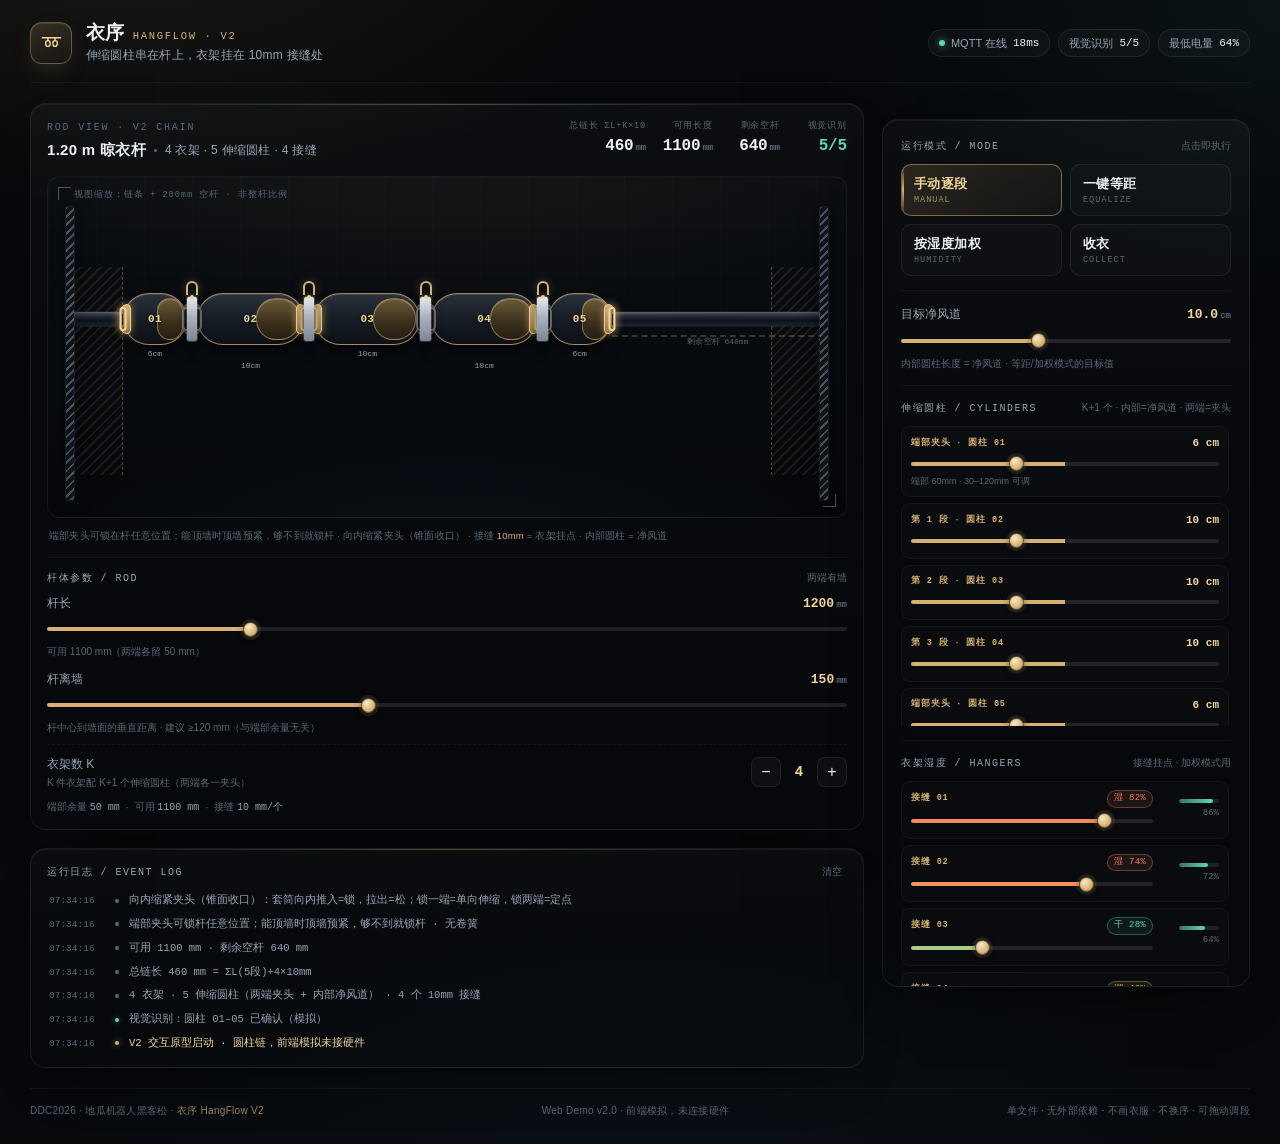
==== commit 7298633e: "chore: 删除 v1 旧文件（app/deck/固件/软件/仿真/旧文档），仓库只留 v2；app-v2 修复长杆视图、手动拖动与长度标签 [AI-assisted]" ====
--- a/app-v2/index.html
+++ b/app-v2/index.html
@@ -219,9 +219,12 @@
 }
 .cyl-len {
   position: absolute; left: 50%; top: calc(100% + 6px); transform: translateX(-50%);
-  font-family: var(--mono); font-size: 7.5px; line-height: 1; color: var(--txt-2);
+  font-family: var(--mono); font-size: 8px; line-height: 1; color: var(--txt-2);
   white-space: nowrap; pointer-events: none;
 }
+.cyl-len.alt { top: calc(100% + 18px); }
+.cyl { touch-action: none; cursor: ew-resize; }
+.cyl.dragging { border-color: var(--gold-hi); box-shadow: 0 0 0 2px rgba(214,177,115,.28), 0 0 20px rgba(214,177,115,.25); }
 /* 两端夹持点：向内伸缩的锥面收口夹头（不是爪子）
    锁 = 外套筒向内推入，锥面把开槽夹头环径向压紧；松 = 套筒拉出 */
 .clamp {
@@ -503,6 +506,17 @@
 
 @keyframes pulse { 0%,100% { opacity: 1; } 50% { opacity: .35; } }
 @keyframes logIn { from { opacity: 0; transform: translateY(-3px); } to { opacity: 1; transform: none; } }
+.toast {
+  position: fixed; left: 50%; bottom: 22px; z-index: 999;
+  transform: translateX(-50%) translateY(8px);
+  padding: 8px 14px; border: 1px solid rgba(230,189,99,.6); border-radius: 9px;
+  background: rgba(12,16,22,.96); color: #f3d89b;
+  font-size: 11px; line-height: 1.4; letter-spacing: .02em;
+  box-shadow: 0 12px 30px rgba(0,0,0,.65);
+  opacity: 0; pointer-events: none; transition: opacity .18s ease, transform .18s ease;
+  max-width: calc(100vw - 28px); white-space: nowrap;
+}
+.toast.show { opacity: 1; transform: translateX(-50%) translateY(0); }
 
 /* ============================ 响应式 ============================ */
 @media (max-width: 960px) {
@@ -543,7 +557,7 @@
   .stage-hint { left: 24px; top: 9px; font-size: 7.5px; }
   .cyl { height: 48px; border-radius: 24px; }
   .cyl-id { font-size: 9px; }
-  .cyl-len { font-size: 7px; top: calc(100% + 4px); }
+  .cyl-len { font-size: 8px; top: calc(100% + 4px); }
   .seam { height: 40px; }
   .seam::after { top: -14px; width: 11px; height: 12px; }
   .left-stop { height: 50px; top: calc(42% - 25px); width: 9px; }
@@ -729,9 +743,10 @@
   <footer class="foot">
     <span>DDC2026 · 地瓜机器人黑客松 · <span class="gold">衣序 HangFlow V2</span></span>
     <span>Web Demo v2.0 · 前端模拟，未连接硬件</span>
-    <span>单文件 · 无外部依赖 · 不画衣服 · 不换序</span>
+    <span>单文件 · 无外部依赖 · 不画衣服 · 不换序 · 可拖动调段</span>
   </footer>
 </div>
+<div class="toast" id="toast" role="status" aria-live="polite"></div>
 
 <script>
 (function () {
@@ -829,6 +844,8 @@
   var stage = document.getElementById('stage');
   var chainEl = document.getElementById('chain');
   var emptyRod = document.getElementById('emptyRod');
+  var stageHint = document.querySelector('.stage-hint');
+  var toastEl = document.getElementById('toast');
   var marginLeft = document.getElementById('marginLeft');
   var marginRight = document.getElementById('marginRight');
   var ruler = document.getElementById('ruler');
@@ -862,47 +879,41 @@
   var seamEls = [];
   var cylRows = [];
   var hangerRows = [];
+  var dragState = null;
+  var toastTimer = null;
 
   function X(mm) { return view.pad + mm * view.scale; }
+  function isEndCylinder(i) { return i === 0 || i === cylCount() - 1; }
+  function lenMinFor(i) { return isEndCylinder(i) ? 30 : CYL_MIN; }
+  function lenMaxFor(i) { return isEndCylinder(i) ? 120 : CYL_MAX; }
+  // 所有读数统一从 state.lengths（mm）换算，绘制时不用 DOM 像素宽度
+  function lengthCmFor(i) {
+    var cm = Number(state.lengths[i]) / 10;
+    return (Math.abs(cm - Math.round(cm)) < 0.05 ? String(Math.round(cm)) : cm.toFixed(1)) + 'cm';
+  }
+
+  function showToast(msg) {
+    if (!toastEl) return;
+    toastEl.textContent = msg;
+    toastEl.classList.add('show');
+    clearTimeout(toastTimer);
+    toastTimer = setTimeout(function () { toastEl.classList.remove('show'); }, 1800);
+  }
 
   /* =========================================================================
      4. 几何：总链长 = ΣL + K×10；端部夹头锁在杆上，不强制顶墙
      ========================================================================= */
-  // 请求长度超出可用长度时压缩到可用长度；剩余空杆 = 可用长度 − 实际链长
+  // 不做自动压缩：端部段固定 60mm、内部段保持目标值；超限只告警，不改长度
   function fitLengths(arr) {
     var seamTotal = K() * T_H;
     var avail = availableMm();
-    var requested = sum(arr) + seamTotal;
-    var out = arr.slice();
-    var compressed = false;
-
-    if (requested > avail + 0.001) {
-      var room = Math.max(0, avail - seamTotal);
-      var factor = sum(arr) > 0 ? room / sum(arr) : 0;
-      out = out.map(function (l) { return clamp(l * factor, CYL_MIN, CYL_MAX); });
-      // 压到最短后仍不足可用长度时，把余量均摊回各圆柱，保持链条占满可用长度
-      var outSum = sum(out);
-      if (outSum < room) {
-        var extra = (room - outSum) / out.length;
-        out = out.map(function (l) { return clamp(l + extra, CYL_MIN, CYL_MAX); });
-      } else if (outSum > room) {
-        // 仍超出时，从高于最短长度的部分按比例回收，保证不越过可用长度
-        var excess = outSum - room;
-        var reducible = out.reduce(function (s, l) { return s + Math.max(0, l - CYL_MIN); }, 0);
-        if (reducible > 0) {
-          var keep = Math.max(0, 1 - excess / reducible);
-          out = out.map(function (l) { return Math.max(CYL_MIN, CYL_MIN + (l - CYL_MIN) * keep); });
-        }
-      }
-      compressed = true;
-    }
-    var actual = sum(out) + seamTotal;
+    var total = sum(arr) + seamTotal;
     return {
-      lengths: out,
-      requestedTotal: requested,
-      actualTotal: actual,
-      remaining: Math.max(0, avail - actual),
-      compressed: compressed
+      lengths: arr.slice(),
+      requestedTotal: total,
+      actualTotal: total,
+      remaining: Math.max(0, avail - total),
+      compressed: total > avail + 0.001
     };
   }
 
@@ -1050,9 +1061,9 @@
 
   function runCollect() {
     var targets = state.lengths.slice();
-    for (var i = 0; i < cylCount(); i++) targets[i] = CYL_MIN;
+    for (var i = 1; i < cylCount() - 1; i++) targets[i] = CYL_MIN;
     applyLengths(targets, true);
-    log('收衣 · 全部圆柱缩到最短 4cm；端部夹头保持锁位', 'info');
+    log('收衣 · 内部圆柱缩到最短 4cm；端部段保持 60mm', 'info');
   }
 
   function applyMode() {
@@ -1144,7 +1155,7 @@
         level: 'error',
         title: '总链长超限：ΣL(' + cylCount() + '段)+K×10 = ' +
           Math.round(state.requestedTotal) + ' mm > 可用 ' + Math.round(availableMm()) + ' mm',
-        detail: '已压缩圆柱到可用长度；建议加长杆或减少衣架'
+        detail: '请求总链长超过可用长度；请加长杆或减少衣架（页面不自动改段长）'
       });
     }
     if (state.dWall < WALL_NEAR) {
@@ -1193,11 +1204,16 @@
   function render() {
     if (!view.w) return;
     var pad = view.pad;
-    view.scale = (view.w - pad * 2) / state.rodMm;
+    var chain = chainTotal(state.lengths);
+    // 视图缩放：链条 + 200mm 空杆，避免长杆时圆柱挤成一团
+    var viewMm = MARGIN_MM + chain + 200;
+    view.scale = (view.w - pad * 2) / viewMm;
     var scale = view.scale;
     var marginPx = MARGIN_MM * scale;
     marginLeft.style.width = marginPx + 'px';
     marginRight.style.width = marginPx + 'px';
+    ruler.style.display = 'none';
+    if (stageHint) stageHint.textContent = '视图缩放：链条 + 200mm 空杆 · 非整杆比例';
 
     var cursor = MARGIN_MM;
     for (var i = 0; i < cylCount(); i++) {
@@ -1213,8 +1229,9 @@
         var lenEl = cyl.querySelector('.cyl-len');
         if (idEl) idEl.style.display = widthPx >= 14 ? '' : 'none';
         if (lenEl) {
-          lenEl.style.display = widthPx >= 12 ? '' : 'none';
-          lenEl.textContent = (len / 10).toFixed(1) + (widthPx >= 44 ? 'cm' : '');
+          lenEl.style.display = widthPx >= 42 ? '' : 'none';
+          lenEl.classList.toggle('alt', i % 2 === 1);
+          lenEl.textContent = lengthCmFor(i);
         }
         var lb = cyl.querySelector('.clamp-left');
         var rb = cyl.querySelector('.clamp-right');
@@ -1241,7 +1258,7 @@
         if (ar) ar.classList.toggle('show', showR);
       }
       if (cylRows[i]) {
-        cylRows[i].val.textContent = (len / 10).toFixed(1) + ' cm';
+        cylRows[i].val.textContent = lengthCmFor(i).replace('cm', ' cm');
         if (document.activeElement !== cylRows[i].range) {
           cylRows[i].range.value = String(Math.round(len));
         }
@@ -1260,15 +1277,15 @@
       }
     }
 
-    // 剩余空杆：链条没有占满杆时，右侧画虚线并标注
+    // 空杆虚线段：视图里固定留 200mm 宽，标注真实剩余空杆
     var emptyLeft = X(cursor);
-    var emptyRight = X(state.rodMm - MARGIN_MM);
-    var emptyWidth = Math.max(0, emptyRight - emptyLeft);
+    var emptyWidth = 200 * scale;
+    var remaining = Math.max(0, availableMm() - chainTotal(state.lengths));
     emptyRod.style.left = emptyLeft + 'px';
     emptyRod.style.width = emptyWidth + 'px';
-    emptyRod.style.display = emptyWidth > 8 ? '' : 'none';
+    emptyRod.style.display = (!state.overLimit && emptyWidth > 8) ? '' : 'none';
     emptyRod.firstChild.textContent = emptyWidth > 60
-      ? '剩余空杆 ' + Math.round(availableMm() - chainTotal(state.lengths)) + 'mm'
+      ? '剩余空杆 ' + Math.round(remaining) + 'mm'
       : '';
 
     updateStats();
@@ -1295,6 +1312,11 @@
     var rb = el.querySelector('.clamp-right');
     lb.addEventListener('click', function (ev) { ev.stopPropagation(); toggleClamp(index, 'l'); });
     rb.addEventListener('click', function (ev) { ev.stopPropagation(); toggleClamp(index, 'r'); });
+
+    el.addEventListener('pointerdown', function (ev) { startDrag(ev, index, el); });
+    el.addEventListener('pointermove', onDragMove);
+    el.addEventListener('pointerup', endDrag);
+    el.addEventListener('pointercancel', endDrag);
     return el;
   }
 
@@ -1314,6 +1336,62 @@
     log('圆柱 ' + pad2(index + 1) + ' ' + (side === 'l' ? '左' : '右') + '端向内缩紧夹头 · ' +
       (c[side] ? '套筒推入，环收紧' : '套筒拉出，松开'), 'gold');
     render();
+  }
+
+  /* 按住圆柱左右拖 = 改该段长度；两端都锁拒绝；拖动时暂停自动模式 */
+  function startDrag(ev, index, el) {
+    if (ev.button !== undefined && ev.button !== 0) return;
+    if (ev.target && ev.target.closest && ev.target.closest('.clamp')) return;
+    var c = state.clamps[index];
+    if (c && c.l && c.r) {
+      showToast('先松一端');
+      log('圆柱 ' + pad2(index + 1) + ' 两端夹头都锁住 · 先松一端再拖', 'warn');
+      return;
+    }
+    ev.preventDefault();
+    clearTimeout(applyTimer);
+    stopMotion();
+    state.mode = 'manual';
+    updateModeUI();
+    dragState = {
+      index: index,
+      el: el,
+      startX: ev.clientX,
+      startLen: state.lengths[index],
+      scale: view.scale || 0.2,
+      pointerId: ev.pointerId
+    };
+    el.classList.add('dragging');
+    try { el.setPointerCapture(ev.pointerId); } catch (err) {}
+  }
+
+  function onDragMove(ev) {
+    if (!dragState || (dragState.pointerId !== undefined && ev.pointerId !== dragState.pointerId)) return;
+    var dx = ev.clientX - dragState.startX;
+    var deltaMm = dx / dragState.scale;
+    var lo = lenMinFor(dragState.index);
+    var hi = lenMaxFor(dragState.index);
+    var next = clamp(dragState.startLen + deltaMm, lo, hi);
+    state.lengths[dragState.index] = next;
+    var total = chainTotal(state.lengths);
+    state.overLimit = total > availableMm() + 0.001;
+    state.requestedTotal = total;
+    state.remaining = Math.max(0, availableMm() - total);
+    render();
+  }
+
+  function endDrag(ev) {
+    if (!dragState) return;
+    var d = dragState;
+    dragState = null;
+    if (d.el) {
+      d.el.classList.remove('dragging');
+      try { d.el.releasePointerCapture(d.pointerId); } catch (err) {}
+    }
+    log('拖动 · 圆柱 ' + pad2(d.index + 1) + ' = ' + (state.lengths[d.index] / 10).toFixed(1) +
+      ' cm · 总链长 ' + Math.round(chainTotal(state.lengths)) + ' mm', 'gold');
+    render();
+    updateAlerts();
   }
 
   function buildRows() {
@@ -1328,8 +1406,8 @@
         : '第 ' + i + ' 段 · 圆柱 ' + pad2(i + 1);
       row.innerHTML =
         '<div class="row-head"><span class="row-id">' + label + '</span><span class="row-val"></span></div>' +
-        '<input class="cyl-range" type="range" min="' + CYL_MIN + '" max="' + CYL_MAX + '" step="5" value="' + Math.round(state.lengths[i]) + '" aria-label="' + label + ' 长度，毫米">' +
-        (isEnd ? '<span class="row-note">夹头可锁杆任意位置</span>' : '');
+        '<input class="cyl-range" type="range" min="' + lenMinFor(i) + '" max="' + lenMaxFor(i) + '" step="5" value="' + Math.round(state.lengths[i]) + '" aria-label="' + label + ' 长度，毫米">' +
+        (isEnd ? '<span class="row-note">端部 60mm · 30–120mm 可调</span>' : '');
       cylList.appendChild(row);
       var obj = {
         root: row,
@@ -1428,7 +1506,6 @@
     updateRodUI();
     measure();
     updateAlerts();
-    if (state.mode === 'equal' || state.mode === 'weighted' || state.mode === 'collect') scheduleApply();
   }
 
   function changeK(delta) {
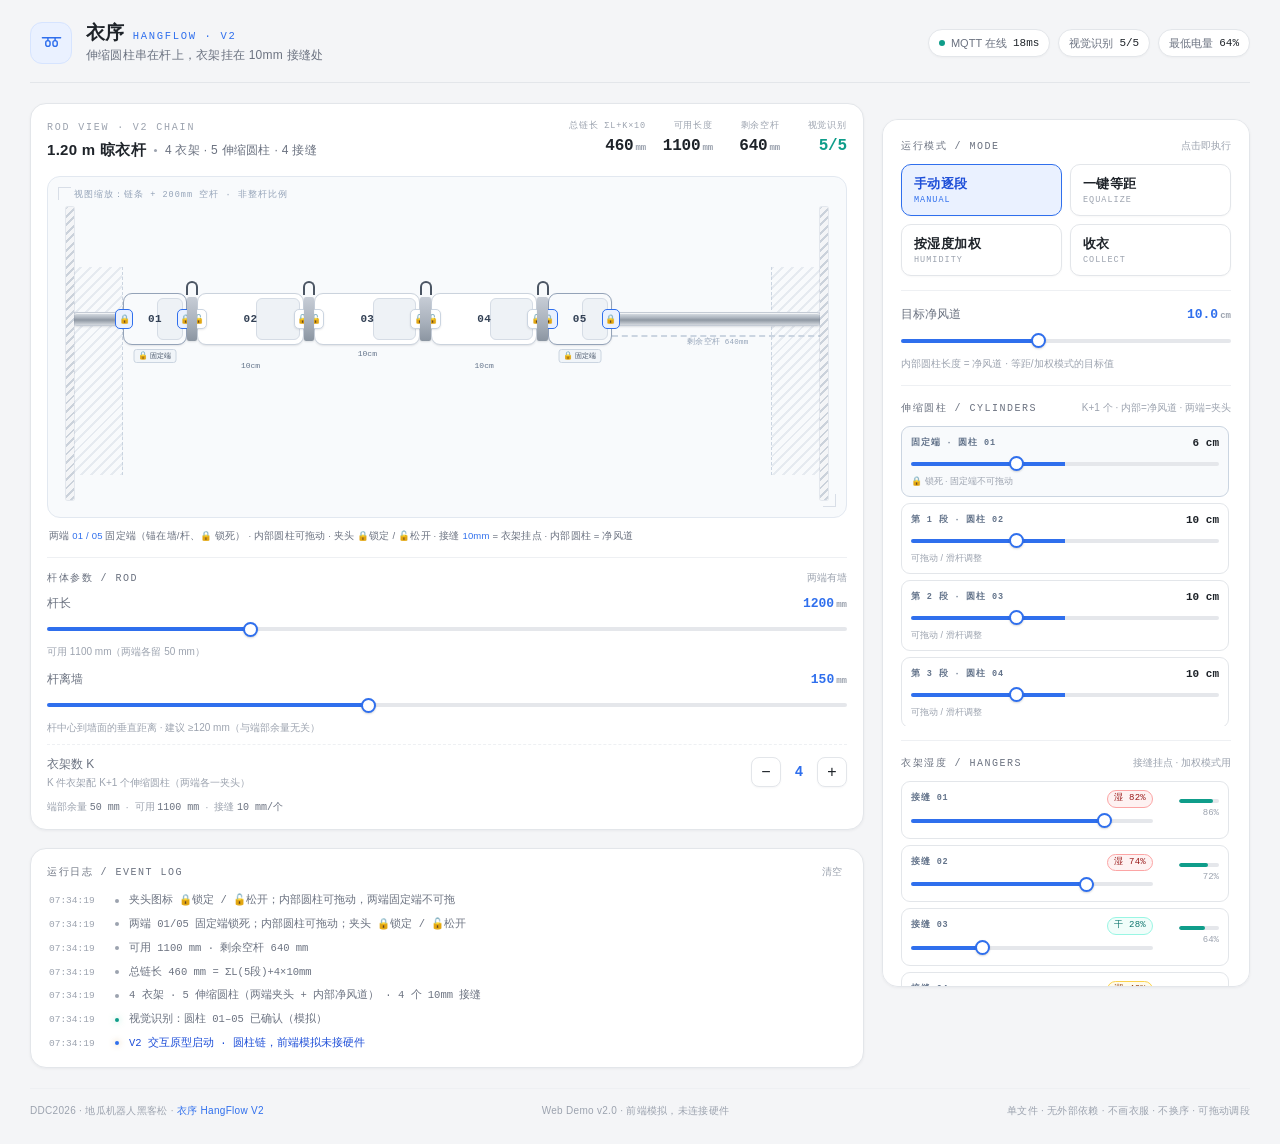
==== commit d37e74eb: "design: 按家用五金产品语言重做形态（白/灰/阳极氧化铝），新增工业设计方向文档；app-v2 改浅色、固定端不可拖、去掉金色装饰 [AI-assisted]" ====
--- a/app-v2/index.html
+++ b/app-v2/index.html
@@ -3,8 +3,8 @@
 <head>
 <meta charset="UTF-8">
 <meta name="viewport" content="width=device-width, initial-scale=1, viewport-fit=cover">
-<meta name="color-scheme" content="dark">
-<meta name="theme-color" content="#06080b">
+<meta name="color-scheme" content="light">
+<meta name="theme-color" content="#F4F5F7">
 <title>衣序 HangFlow · V2 伸缩圆柱链交互原型</title>
 <link rel="icon" href="data:image/svg+xml,%3Csvg xmlns='http://www.w3.org/2000/svg' viewBox='0 0 32 32'%3E%3Crect width='32' height='32' rx='8' fill='%230a0d13'/%3E%3Crect x='5' y='14' width='22' height='4' rx='2' fill='%23d6b173'/%3E%3Crect x='9' y='10' width='6' height='12' rx='3' fill='none' stroke='%23d6b173'/%3E%3Crect x='17' y='10' width='6' height='12' rx='3' fill='none' stroke='%23d6b173'/%3E%3C/svg%3E">
 <style>
@@ -590,6 +590,222 @@
 @media (prefers-reduced-motion: reduce) {
   *, *::before, *::after { animation-duration: .001ms !important; animation-iteration-count: 1 !important; transition-duration: .001ms !important; }
 }
+
+/* ==========================================================================
+   浅色家电 / 家居五金工业设计覆盖层
+   白底、哑光外壳、阳极氧化铝管、灰色接缝；去金色/深色/发光科技线。
+   ========================================================================== */
+:root {
+  --bg: #F4F5F7;
+  --card: #FFFFFF;
+  --line: #E3E6EA;
+  --line-soft: #EEF0F3;
+  --txt: #1E2329;
+  --txt-2: #6B7280;
+  --txt-3: #9CA3AF;
+  --gold: #2F6FED;
+  --gold-hi: #2F6FED;
+  --gold-dim: rgba(47,111,237,.08);
+  --gold-line: rgba(47,111,237,.25);
+  --teal: #0F9D8A;
+  --amber: #B45309;
+  --coral: #DC2626;
+  color-scheme: light;
+}
+html { background: var(--bg); }
+body {
+  background: var(--bg);
+  color: var(--txt);
+}
+.topbar { border-bottom-color: var(--line); }
+.logo {
+  border-color: #D6E4FF; color: #2F6FED;
+  background: #EAF1FF; box-shadow: none;
+}
+.brand-title { color: var(--txt); }
+.brand-title .en { color: #2F6FED; }
+.brand-sub { color: var(--txt-2); }
+.tel-chip {
+  border-color: var(--line); background: #fff; color: var(--txt-2);
+  box-shadow: 0 1px 2px rgba(16,24,40,.03);
+}
+.tel-chip em { color: var(--txt); }
+.dot { background: #0F9D8A; box-shadow: none; }
+.card {
+  background: var(--card); border-color: var(--line);
+  box-shadow: 0 1px 3px rgba(16,24,40,.05);
+}
+.card::before { display: none; }
+.eyebrow { color: var(--txt-3); }
+.stage-title { color: var(--txt); }
+.stage-title .meta { color: var(--txt-2); }
+.stat-label { color: var(--txt-3); }
+.stat-value { color: var(--txt); }
+.stat-value.ok { color: #0F9D8A; }
+.stat-value.gold { color: #2F6FED; }
+.stat-value.warn { color: #DC2626; }
+
+.stage {
+  background: #F8FAFC;
+  border-color: #E2E8F0;
+}
+.stage::before { display: none; }
+.hud::before, .hud::after { border-color: #D8DEE7; }
+.stage-hint { color: #94A3B8; }
+.wall {
+  background: repeating-linear-gradient(135deg, #CBD2DB 0 2px, #F4F5F7 2px 6px);
+  box-shadow: 0 0 0 1px rgba(100,116,139,.14);
+}
+.margin-zone {
+  background: repeating-linear-gradient(135deg, rgba(148,163,184,.18) 0 2px, transparent 2px 7px);
+  border-right-color: #CBD5E1;
+}
+.margin-zone.margin-right { border-left-color: #CBD5E1; }
+.rod {
+  background: linear-gradient(180deg, #DDE2E8 0%, #AEB6C0 38%, #8E97A2 58%, #D3D8DE 100%);
+  border: 1px solid #C4CBD5;
+  box-shadow: 0 1px 2px rgba(16,24,40,.12), inset 0 1px 0 rgba(255,255,255,.65);
+}
+.rod::after { display: none; }
+
+/* 圆柱：白色 / 浅灰哑光外壳 */
+.cyl {
+  background: #FFFFFF;
+  border: 1px solid #CBD3DD;
+  border-radius: 9px;
+  box-shadow: 0 1px 2px rgba(16,24,40,.10);
+}
+.cyl.preload { border-color: #CBD3DD; box-shadow: 0 1px 2px rgba(16,24,40,.10); }
+.cyl.fixed-end { border-color: #94A3B8; background: #F8FAFC; }
+.cyl.fixed { border-color: #94A3B8; }
+.cyl.fixed .cyl-id { color: #334155; }
+.cyl-inner {
+  background: #EEF2F6;
+  border: 1px solid #D5DCE5;
+  border-radius: 6px;
+  box-shadow: none;
+}
+.cyl-id { color: #334155; text-shadow: none; }
+.cyl-len { color: #64748B; }
+.cyl.dragging { border-color: #2F6FED; box-shadow: 0 0 0 2px rgba(47,111,237,.18); }
+.cyl-tag {
+  position: absolute; left: 50%; top: calc(100% + 5px);
+  transform: translateX(-50%); z-index: 5;
+  padding: 1px 4px; border: 1px solid #CBD5E1; border-radius: 3px;
+  background: #F1F5F9; color: #475569; font-size: 7px; line-height: 1.2;
+  white-space: nowrap; pointer-events: none;
+}
+.cyl-tag .ico { font-size: 8px; }
+
+/* 接缝 / 衣架钩：灰色金属，无金色 */
+.seam {
+  background: linear-gradient(180deg, #C7CDD6 0%, #AAB2BD 55%, #8B95A1 100%);
+  box-shadow: 0 1px 2px rgba(16,24,40,.12);
+}
+.seam::after {
+  border-color: #4B5563;
+  box-shadow: none;
+}
+.seam::before { display: none; }
+
+/* 夹头：只保留很小的扳手/夹头按钮 + 🔒/🔓，无圆环、无发光 */
+.clamp {
+  width: 18px; height: 20px; border-radius: 5px;
+  border: 1px solid #CBD5E1; background: #FFFFFF; color: #475569;
+  box-shadow: 0 1px 2px rgba(16,24,40,.10);
+  display: grid; place-items: center;
+  font-size: 9px; line-height: 1; padding: 0;
+}
+.clamp-left { left: -9px; }
+.clamp-right { right: -9px; }
+.clamp:hover { border-color: #2F6FED; }
+.clamp.locked {
+  background: #EAF1FF; border-color: #2F6FED; color: #1D4ED8;
+  box-shadow: none;
+}
+.clamp.locked .clamp-icon { color: #1D4ED8; }
+.clamp-sleeve, .clamp-ring { display: none !important; }
+.clamp-icon { font-size: 9px; line-height: 1; }
+.move-arrow { color: #2F6FED; text-shadow: none; }
+
+/* 空杆 */
+.empty-rod { border-top-color: #CBD5E1; }
+.empty-rod span { color: #94A3B8; }
+.stage-note { color: var(--txt-2); }
+.stage-note b { color: #2F6FED; }
+
+/* 告警：浅色底 + 深色字 */
+.alert[data-level="error"] { border-color: #FCA5A5; background: #FEF2F2; color: #991B1B; }
+.alert[data-level="warn"] { border-color: #FCD34D; background: #FFFBEB; color: #92400E; }
+.alert-body span { color: var(--txt-2); }
+.alert-dot { box-shadow: none; }
+
+/* 面板 / 控件 */
+.rod-config { border-top-color: var(--line-soft); }
+.unit-count { border-top-color: var(--line-soft); }
+.mini-readout { color: var(--txt-3); }
+.mini-readout b { color: var(--txt-2); }
+.stepper button {
+  border-color: var(--line); background: #fff; color: var(--txt);
+  box-shadow: 0 1px 2px rgba(16,24,40,.04);
+}
+.stepper button:hover:not(:disabled) { border-color: #2F6FED; background: #EAF1FF; color: #2F6FED; }
+.stepper output { color: #2F6FED; }
+.panel { background: #fff; }
+.panel-title { color: var(--txt-2); }
+.panel-note { color: var(--txt-3); }
+.panel-section { border-bottom-color: var(--line-soft); }
+.mode {
+  border-color: var(--line); background: #fff; color: var(--txt-2);
+  box-shadow: 0 1px 2px rgba(16,24,40,.03);
+}
+.mode:hover { border-color: #CBD5E1; background: #F8FAFC; }
+.mode .mode-cn { color: var(--txt); }
+.mode .mode-en { color: var(--txt-3); }
+.mode::after { display: none; }
+.mode[aria-pressed="true"] {
+  border-color: #2F6FED; background: #EAF1FF;
+}
+.mode[aria-pressed="true"] .mode-cn { color: #1D4ED8; }
+.mode[aria-pressed="true"] .mode-en { color: #2F6FED; }
+.field-name { color: var(--txt-2); }
+.field-value { color: #2F6FED; }
+.field-note { color: var(--txt-3); }
+.field-note b { color: #2F6FED; }
+input[type="range"]::-webkit-slider-runnable-track {
+  background: linear-gradient(90deg, #2F6FED 0 var(--p, 50%), #E5E7EB var(--p, 50%) 100%);
+}
+input[type="range"]::-webkit-slider-thumb {
+  background: #FFFFFF; border: 2px solid #2F6FED;
+  box-shadow: 0 1px 2px rgba(16,24,40,.18);
+}
+input[type="range"]::-moz-range-track { background: #E5E7EB; }
+input[type="range"]::-moz-range-progress { background: #2F6FED; }
+input[type="range"]::-moz-range-thumb { background: #fff; border: 2px solid #2F6FED; }
+.cyl-row, .hanger-row { border-color: var(--line); background: #fff; }
+.cyl-row.is-fixed { border-color: #CBD5E1; background: #F8FAFC; }
+.row-note { color: var(--txt-3); }
+.row-id { color: #64748B; }
+.row-val { color: #1E2329; }
+.h-state[data-state="dry"] { color: #0F766E; border-color: #99F6E4; background: #F0FDFA; }
+.h-state[data-state="damp"] { color: #92400E; border-color: #FCD34D; background: #FFFBEB; }
+.h-state[data-state="wet"] { color: #991B1B; border-color: #FCA5A5; background: #FEF2F2; }
+.batt { background: #E5E7EB; }
+.batt i { background: #0F9D8A; }
+.h-batt span { color: var(--txt-3); }
+.log-card { background: #fff; }
+.log-clear { color: var(--txt-3); }
+.log-clear:hover { color: #2F6FED; background: #EAF1FF; }
+.log li { color: var(--txt-2); }
+.log time { color: var(--txt-3); }
+.log li.gold .msg { color: #1D4ED8; }
+.log li.err .msg { color: #B91C1C; }
+.foot { border-top-color: var(--line-soft); color: var(--txt-3); }
+.foot .gold { color: #2F6FED; }
+.toast {
+  border-color: #CBD5E1; background: #FFFFFF; color: #1E2329;
+  box-shadow: 0 8px 24px rgba(16,24,40,.16);
+}
 </style>
 </head>
 <body>
@@ -634,7 +850,7 @@
 
         <div class="stage" id="stage" aria-label="杆、伸缩圆柱、接缝与端部夹头俯视交互区">
           <div class="hud" aria-hidden="true"></div>
-          <div class="stage-hint" aria-hidden="true">向内缩紧夹头 · 套筒推入=锁 / 拉出=松</div>
+          <div class="stage-hint" aria-hidden="true">夹头 🔒锁定 / 🔓松开 · 两端固定端不可拖</div>
           <div class="wall wall-left" aria-hidden="true"></div>
           <div class="wall wall-right" aria-hidden="true"></div>
           <div class="margin-zone margin-left" id="marginLeft" aria-hidden="true"></div>
@@ -646,7 +862,7 @@
         </div>
 
         <div class="alerts" id="alerts" hidden aria-live="polite"></div>
-        <div class="stage-note">端部夹头可锁在杆任意位置；能顶墙时顶墙预紧，够不到就锁杆 · 向内缩紧夹头（锥面收口） · 接缝 <b>10mm</b> = 衣架挂点 · 内部圆柱 = 净风道</div>
+        <div class="stage-note">两端 <b id="fixedEndsText">01 / 05</b> 固定端（锚在墙/杆、🔒 锁死） · 内部圆柱可拖动 · 夹头 🔒锁定 / 🔓松开 · 接缝 <b>10mm</b> = 衣架挂点 · 内部圆柱 = 净风道</div>
 
         <section class="rod-config">
           <div class="panel-head">
@@ -776,16 +992,12 @@
     { humidity: 85, battery: 70 }
   ];
 
-  // 默认夹持点：端部默认锁杆、内部交替锁左/右，演示单向伸缩
+  // 两端 01/05 固定端：两个夹头默认都锁死；内部 02/03/04 默认松开可拖
   function makeClamps(count) {
     var arr = [];
     for (var i = 0; i < count; i++) {
-      var l = true, r = false;
-      if (i === 0) { l = true; r = false; }
-      else if (i === count - 1) { l = false; r = true; }
-      else if (i % 2 === 1) { l = false; r = true; }
-      else { l = true; r = false; }
-      arr.push({ l: l, r: r });
+      var isEnd = i === 0 || i === count - 1;
+      arr.push(isEnd ? { l: true, r: true } : { l: false, r: false });
     }
     return arr;
   }
@@ -1132,6 +1344,8 @@
     kMinus.disabled = K() <= K_MIN;
     kPlus.disabled = K() >= K_MAX;
     chainMeta.textContent = K() + ' 衣架 · ' + cylCount() + ' 伸缩圆柱 · ' + K() + ' 接缝';
+    var fe = document.getElementById('fixedEndsText');
+    if (fe) fe.textContent = '01 / ' + pad2(cylCount());
   }
 
   function updateBattery() {
@@ -1224,7 +1438,9 @@
         cyl.style.left = X(cursor) + 'px';
         cyl.style.width = widthPx + 'px';
         var c = state.clamps[i] || { l: true, r: true };
+        var endCyl = isEndCylinder(i);
         cyl.classList.toggle('fixed', c.l && c.r);
+        cyl.classList.toggle('fixed-end', endCyl);
         var idEl = cyl.querySelector('.cyl-id');
         var lenEl = cyl.querySelector('.cyl-len');
         if (idEl) idEl.style.display = widthPx >= 14 ? '' : 'none';
@@ -1237,12 +1453,16 @@
         var rb = cyl.querySelector('.clamp-right');
         if (lb) {
           lb.classList.toggle('locked', c.l);
-          lb.title = '向内缩紧夹头 · 圆柱 ' + pad2(i + 1) + ' 左端：' + (c.l ? '套筒推入 / 已锁' : '套筒拉出 / 松开');
+          var li = lb.querySelector('.clamp-icon');
+          if (li) li.textContent = c.l ? '🔒' : '🔓';
+          lb.title = '夹头 · 圆柱 ' + pad2(i + 1) + ' 左端：' + (c.l ? '锁定' : '松开') + (endCyl ? '（固定端）' : '');
           lb.setAttribute('aria-label', lb.title);
         }
         if (rb) {
           rb.classList.toggle('locked', c.r);
-          rb.title = '向内缩紧夹头 · 圆柱 ' + pad2(i + 1) + ' 右端：' + (c.r ? '套筒推入 / 已锁' : '套筒拉出 / 松开');
+          var ri = rb.querySelector('.clamp-icon');
+          if (ri) ri.textContent = c.r ? '🔒' : '🔓';
+          rb.title = '夹头 · 圆柱 ' + pad2(i + 1) + ' 右端：' + (c.r ? '锁定' : '松开') + (endCyl ? '（固定端）' : '');
           rb.setAttribute('aria-label', rb.title);
         }
         var al = cyl.querySelector('.arrow-left');
@@ -1299,14 +1519,16 @@
     var el = document.createElement('div');
     el.className = 'cyl';
     el.dataset.index = String(index);
+    var isEnd = isEndCylinder(index);
     el.innerHTML =
       '<i class="cyl-inner"></i>' +
       '<span class="cyl-id">' + pad2(index + 1) + '</span>' +
       '<span class="cyl-len"></span>' +
+      (isEnd ? '<span class="cyl-tag"><span class="ico">🔒</span> 固定端</span>' : '') +
       '<span class="move-arrow arrow-left">←</span>' +
       '<span class="move-arrow arrow-right">→</span>' +
-      '<button type="button" class="clamp clamp-left"><i class="clamp-sleeve"></i><i class="clamp-ring"></i></button>' +
-      '<button type="button" class="clamp clamp-right"><i class="clamp-sleeve"></i><i class="clamp-ring"></i></button>';
+      '<button type="button" class="clamp clamp-left"><span class="clamp-icon">🔒</span></button>' +
+      '<button type="button" class="clamp clamp-right"><span class="clamp-icon">🔒</span></button>';
     chainEl.appendChild(el);
     var lb = el.querySelector('.clamp-left');
     var rb = el.querySelector('.clamp-right');
@@ -1330,11 +1552,16 @@
   }
 
   function toggleClamp(index, side) {
+    if (isEndCylinder(index)) {
+      showToast('端部固定，先解锁再调');
+      log('圆柱 ' + pad2(index + 1) + ' 是固定端 · 端部固定，先解锁再调', 'warn');
+      return;
+    }
     var c = state.clamps[index];
     if (!c) return;
     c[side] = !c[side];
-    log('圆柱 ' + pad2(index + 1) + ' ' + (side === 'l' ? '左' : '右') + '端向内缩紧夹头 · ' +
-      (c[side] ? '套筒推入，环收紧' : '套筒拉出，松开'), 'gold');
+    log('圆柱 ' + pad2(index + 1) + ' ' + (side === 'l' ? '左' : '右') + '端夹头 · ' +
+      (c[side] ? '锁定' : '松开'), 'gold');
     render();
   }
 
@@ -1342,6 +1569,11 @@
   function startDrag(ev, index, el) {
     if (ev.button !== undefined && ev.button !== 0) return;
     if (ev.target && ev.target.closest && ev.target.closest('.clamp')) return;
+    if (isEndCylinder(index)) {
+      showToast('端部固定，先解锁再调');
+      log('圆柱 ' + pad2(index + 1) + ' 是固定端 · 端部固定，先解锁再调', 'warn');
+      return;
+    }
     var c = state.clamps[index];
     if (c && c.l && c.r) {
       showToast('先松一端');
@@ -1402,12 +1634,12 @@
       row.className = 'cyl-row';
       var isEnd = i === 0 || i === cylCount() - 1;
       var label = isEnd
-        ? '端部夹头 · 圆柱 ' + pad2(i + 1)
+        ? '固定端 · 圆柱 ' + pad2(i + 1)
         : '第 ' + i + ' 段 · 圆柱 ' + pad2(i + 1);
       row.innerHTML =
         '<div class="row-head"><span class="row-id">' + label + '</span><span class="row-val"></span></div>' +
-        '<input class="cyl-range" type="range" min="' + lenMinFor(i) + '" max="' + lenMaxFor(i) + '" step="5" value="' + Math.round(state.lengths[i]) + '" aria-label="' + label + ' 长度，毫米">' +
-        (isEnd ? '<span class="row-note">端部 60mm · 30–120mm 可调</span>' : '');
+        '<input class="cyl-range" type="range" min="' + lenMinFor(i) + '" max="' + lenMaxFor(i) + '" step="5" value="' + Math.round(state.lengths[i]) + '" aria-label="' + label + ' 长度，毫米"' + (isEnd ? ' disabled' : '') + '>' +
+        (isEnd ? '<span class="row-note">🔒 锁死 · 固定端不可拖动</span>' : '<span class="row-note">可拖动 / 滑杆调整</span>');
       cylList.appendChild(row);
       var obj = {
         root: row,
@@ -1516,7 +1748,7 @@
       state.hangers.push({ humidity: p.humidity, battery: p.battery });
       // 在最后一个端部夹头之前插入一个内部圆柱 + 接缝
       state.lengths.splice(state.lengths.length - 1, 0, clamp(state.targetCm * 10, CYL_MIN, CYL_MAX));
-      state.clamps.splice(oldK, 0, { l: true, r: false });
+      state.clamps.splice(oldK, 0, { l: false, r: false });
       var fit = fitLengths(state.lengths);
       state.lengths = fit.lengths.slice();
       state.overLimit = fit.compressed;
@@ -1578,8 +1810,8 @@
     log('总链长 ' + Math.round(chainTotal(state.lengths)) + ' mm = ΣL(' + cylCount() + '段)+' + K() + '×10mm', 'info');
     log('可用 ' + Math.round(availableMm()) + ' mm · 剩余空杆 ' +
       Math.round(Math.max(0, availableMm() - chainTotal(state.lengths))) + ' mm', 'info');
-    log('端部夹头可锁杆任意位置；能顶墙时顶墙预紧，够不到就锁杆 · 无卷簧', 'info');
-    log('向内缩紧夹头（锥面收口）：套筒向内推入=锁，拉出=松；锁一端=单向伸缩，锁两端=定点', 'info');
+    log('两端 01/0' + (cylCount()) + ' 固定端锁死；内部圆柱可拖动；夹头 🔒锁定 / 🔓松开', 'info');
+    log('夹头图标 🔒锁定 / 🔓松开；内部圆柱可拖动，两端固定端不可拖', 'info');
   }
 
   /* =========================================================================
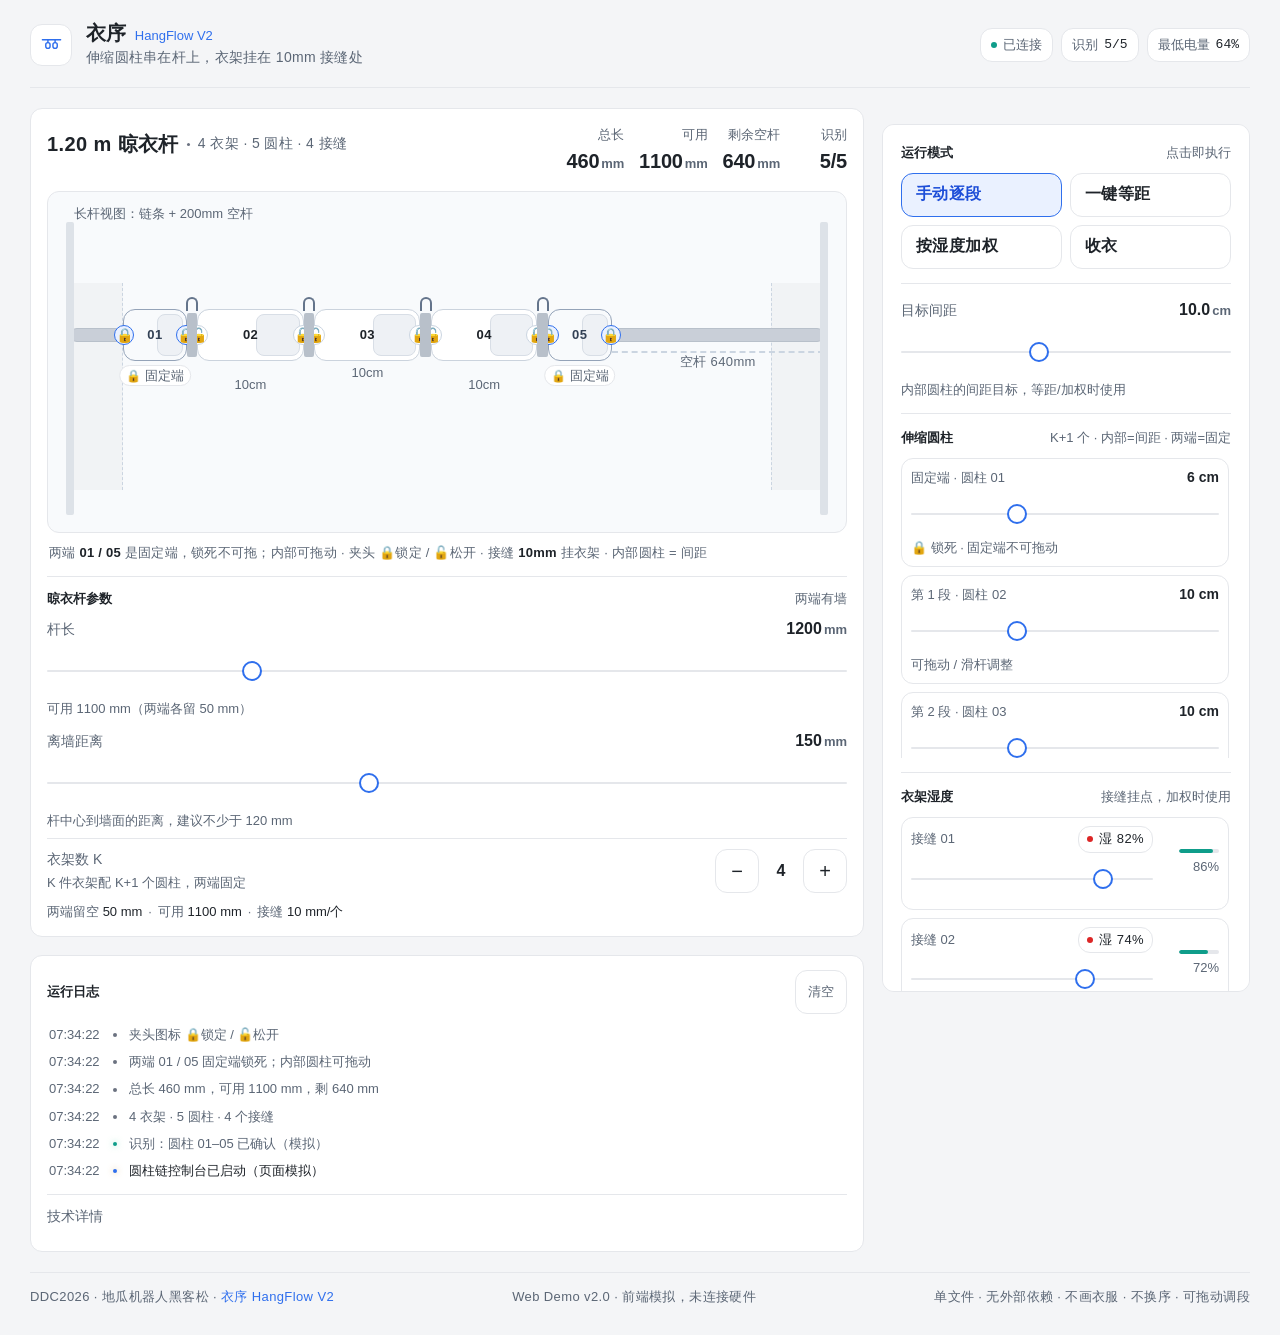
==== commit 1c935d62: "design: 按 tasteskill 系统规则做浅色 taste pass（字号/文案/单一强调色），新增界面评审记录 [AI-assisted]" ====
--- a/app-v2/index.html
+++ b/app-v2/index.html
@@ -806,6 +806,219 @@
   border-color: #CBD5E1; background: #FFFFFF; color: #1E2329;
   box-shadow: 0 8px 24px rgba(16,24,40,.16);
 }
+/* ==========================================================================
+   Taste pass：单一系统 / 平面白底 / 中性色 / 一个强调蓝
+   ========================================================================== */
+:root {
+  --accent: #2F6FED;
+  --radius: 12px;
+  --line: #E5E7EB;
+  --txt-2: #5B6675;
+  --txt-3: #6B7280;
+  color-scheme: light;
+}
+html, body { font-size: 16px; }
+body { line-height: 1.55; }
+.card, .stage-card, .panel, .log-card {
+  background: #fff; border: 1px solid var(--line);
+  border-radius: var(--radius); box-shadow: none;
+}
+.card::before { display: none; }
+.topbar { border-bottom: 1px solid var(--line); }
+.logo {
+  background: #fff; border: 1px solid var(--line);
+  border-radius: var(--radius); box-shadow: none; color: var(--accent);
+}
+.brand-title { font-size: 20px; font-weight: 600; }
+.brand-title .en {
+  font-family: inherit; font-size: 13px; font-weight: 500;
+  letter-spacing: 0; text-transform: none; color: var(--accent);
+}
+.brand-sub { font-size: 14px; color: var(--txt-2); }
+.tel-chip {
+  border: 1px solid var(--line); border-radius: var(--radius);
+  background: #fff; box-shadow: none; height: auto; min-height: 32px;
+  padding: 6px 10px; font-size: 13px; color: var(--txt-2);
+}
+.tel-chip em { font-size: 13px; color: var(--txt); }
+.dot { background: #0F9D8A; box-shadow: none; }
+.eyebrow { display: none; }
+.stage-title { font-size: 20px; font-weight: 600; }
+.stage-title .meta { font-size: 14px; color: var(--txt-2); }
+.stat-label {
+  font-family: inherit; font-size: 13px; letter-spacing: 0;
+  text-transform: none; color: var(--txt-2);
+}
+.stat-value { font-family: inherit; font-size: 20px; font-weight: 600; color: var(--txt); }
+.stat-value em { font-size: 13px; color: var(--txt-2); }
+.stat-value.ok, .stat-value.warn { color: var(--txt); }
+.stage-hint {
+  font-family: inherit; font-size: 13px; letter-spacing: 0;
+  color: var(--txt-2); right: 24px; white-space: nowrap; overflow: hidden; text-overflow: ellipsis;
+}
+.stage-note { font-size: 13px; color: var(--txt-2); line-height: 1.5; }
+.stage-note b { color: var(--txt); font-weight: 600; }
+.stage { background: #F8FAFC; border: 1px solid var(--line); border-radius: var(--radius); box-shadow: none; }
+.stage::before { display: none; }
+.hud { display: none; }
+.wall { background: #DDE2E8; box-shadow: none; border-radius: 2px; }
+.margin-zone { background: #F1F3F5; border-right: 1px dashed #CBD5E1; }
+.margin-zone.margin-right { border-left: 1px dashed #CBD5E1; border-right: 0; }
+.rod {
+  background: #C9CFD8; border: 1px solid #B8C0CA;
+  box-shadow: none; border-radius: 999px;
+}
+.rod::after { display: none; }
+.cyl {
+  background: #fff; border: 1px solid #CBD3DD;
+  border-radius: var(--radius); box-shadow: none;
+}
+.cyl-inner {
+  background: #EEF1F5; border: 1px solid #D8DEE6;
+  border-radius: 8px; box-shadow: none;
+}
+.cyl-id {
+  font-family: inherit; font-size: 13px; font-weight: 600;
+  color: var(--txt); text-shadow: none;
+}
+.cyl-len { font-size: 13px; color: var(--txt-2); }
+.cyl-tag {
+  font-size: 13px; color: var(--txt-2); background: #fff;
+  border: 1px solid var(--line); border-radius: var(--radius); padding: 2px 6px;
+}
+.cyl-tag .ico { font-size: 12px; }
+.seam { background: #B8C0CA; border-radius: 2px; box-shadow: none; }
+.seam::after { border-color: #64748B; box-shadow: none; }
+.seam::before { display: none; }
+.clamp {
+  width: 30px; height: 44px; border: 0; background: transparent;
+  box-shadow: none; display: grid; place-items: center; border-radius: var(--radius);
+}
+.clamp-left { left: -15px; }
+.clamp-right { right: -15px; }
+.clamp-icon {
+  width: 20px; height: 20px; display: grid; place-items: center;
+  border: 1px solid #CBD5E1; border-radius: var(--radius); background: #fff;
+  font-size: 14px; line-height: 1; color: #475569; box-shadow: none;
+}
+.clamp.locked .clamp-icon { background: #EAF1FF; border-color: var(--accent); color: #1D4ED8; }
+.clamp.locked { background: transparent; border: 0; box-shadow: none; }
+.clamp:hover .clamp-icon { border-color: var(--accent); }
+.clamp-sleeve, .clamp-ring { display: none !important; }
+.move-arrow { font-size: 14px; color: var(--accent); text-shadow: none; }
+.empty-rod { border-top: 2px dashed #CBD5E1; }
+.empty-rod span { font-size: 13px; color: var(--txt-2); white-space: nowrap; }
+.alert {
+  font-size: 13px; color: var(--txt); border-radius: var(--radius);
+  background: #fff; border: 1px solid var(--line);
+}
+.alert[data-level="error"], .alert[data-level="warn"] {
+  background: #fff; border-color: var(--line); color: var(--txt);
+}
+.alert-body b { font-size: 14px; color: var(--txt); }
+.alert-body span { font-size: 13px; color: var(--txt-2); }
+.alert[data-level="error"] .alert-dot { background: #DC2626; }
+.alert[data-level="warn"] .alert-dot { background: #D97706; }
+.alert-dot { box-shadow: none; }
+.rod-config { border-top: 1px solid var(--line); }
+.unit-count { border-top: 1px solid var(--line); }
+.panel-title {
+  font-family: inherit; font-size: 13px; font-weight: 600;
+  letter-spacing: 0; text-transform: none; color: var(--txt);
+}
+.panel-note { font-size: 13px; color: var(--txt-2); }
+.panel-section { border-bottom: 1px solid var(--line); }
+.mode, .stepper button, .log-clear {
+  min-height: 44px; border-radius: var(--radius);
+  border: 1px solid var(--line); background: #fff;
+  box-shadow: none; font-family: inherit;
+}
+.mode { padding: 10px 14px; }
+.mode .mode-cn { font-size: 16px; color: var(--txt); }
+.mode .mode-en { display: none; }
+.mode:hover { border-color: #CBD5E1; background: #F8FAFC; }
+.mode[aria-pressed="true"] { background: #EAF1FF; border-color: var(--accent); }
+.mode[aria-pressed="true"] .mode-cn { color: #1D4ED8; }
+.mode::after { display: none; }
+.stepper { gap: 8px; }
+.stepper button { width: 44px; height: 44px; font-size: 20px; color: var(--txt); }
+.stepper output { min-width: 28px; font-family: inherit; font-size: 16px; color: var(--txt); }
+.log-clear { font-size: 13px; padding: 0 12px; color: var(--txt-2); }
+.field-name { font-size: 14px; color: var(--txt-2); }
+.field-value { font-family: inherit; font-size: 16px; color: var(--txt); }
+.field-value em { font-size: 13px; color: var(--txt-2); }
+.field-note { font-size: 13px; color: var(--txt-2); line-height: 1.5; }
+.mini-readout { font-size: 13px; color: var(--txt-2); }
+.mini-readout b { font-family: inherit; color: var(--txt); }
+input[type="range"] { height: 44px; }
+input[type="range"]::-webkit-slider-runnable-track { height: 2px; background: #E5E7EB; }
+input[type="range"]::-webkit-slider-thumb {
+  width: 20px; height: 20px; margin-top: -9px;
+  background: #fff; border: 2px solid var(--accent); box-shadow: none;
+}
+input[type="range"]::-moz-range-track { height: 2px; background: #E5E7EB; }
+input[type="range"]::-moz-range-progress { height: 2px; background: var(--accent); }
+input[type="range"]::-moz-range-thumb { width: 18px; height: 18px; background: #fff; border: 2px solid var(--accent); }
+.cyl-range::-webkit-slider-runnable-track, .h-range::-webkit-slider-runnable-track { height: 2px; }
+.cyl-range::-webkit-slider-thumb, .h-range::-webkit-slider-thumb { width: 20px; height: 20px; margin-top: -9px; }
+.cyl-range::-moz-range-track, .h-range::-moz-range-track { height: 2px; }
+.cyl-range::-moz-range-thumb, .h-range::-moz-range-thumb { width: 18px; height: 18px; }
+.cyl-list, .hanger-list { display: flex; flex-direction: column; gap: 8px; }
+.cyl-row, .hanger-row {
+  border: 1px solid var(--line); border-radius: var(--radius); background: #fff;
+}
+.cyl-row.is-fixed { background: #fff; border-color: var(--line); }
+.row-id {
+  font-family: inherit; font-size: 13px; font-weight: 500;
+  letter-spacing: 0; text-transform: none; color: var(--txt-2);
+}
+.row-val { font-family: inherit; font-size: 14px; font-weight: 600; color: var(--txt); }
+.row-note { font-size: 13px; color: var(--txt-2); }
+.h-state {
+  font-family: inherit; font-size: 13px; color: var(--txt);
+  border: 1px solid var(--line); background: #fff; border-radius: var(--radius);
+  padding: 2px 8px; display: inline-flex; align-items: center; gap: 6px;
+}
+.h-state::before {
+  content: ""; width: 6px; height: 6px; border-radius: 50%;
+  background: #0F9D8A; flex: none;
+}
+.h-state[data-state="damp"]::before { background: #D97706; }
+.h-state[data-state="wet"]::before { background: #DC2626; }
+.h-batt span { font-size: 13px; color: var(--txt-2); }
+.batt { background: #E5E7EB; }
+.batt i { background: #0F9D8A; }
+.log { font-family: inherit; font-size: 13px; line-height: 1.55; color: var(--txt-2); }
+.log time { font-family: inherit; font-size: 13px; color: var(--txt-2); }
+.log li { grid-template-columns: 52px 8px minmax(0, 1fr); gap: 10px; }
+.log li.gold .msg, .log li.err .msg { color: var(--txt); }
+.foot { font-size: 13px; color: var(--txt-2); border-top: 1px solid var(--line); }
+.toast {
+  font-size: 14px; color: var(--txt); background: #fff;
+  border: 1px solid var(--line); border-radius: var(--radius); box-shadow: none;
+}
+.tech-details { margin-top: 10px; border-top: 1px solid var(--line); }
+.tech-details summary {
+  min-height: 44px; display: flex; align-items: center;
+  font-size: 14px; color: var(--txt-2); cursor: pointer;
+}
+.tech-details p { font-size: 14px; color: var(--txt-2); line-height: 1.55; margin: 0 0 10px; }
+
+
+
+.h-state[data-state] { color: var(--txt); background: #fff; border-color: var(--line); }
+.log li.gold .lvl { background: var(--accent); }
+.alert b { font-size: 16px; }
+.alert span { font-size: 14px; }
+
+
+.cyl-id,.cyl-len,.cyl-tag,.empty-rod span,.stat-value,.field-value,.row-val,.stepper output,.h-batt span,.log time,.mini-readout b { font-family: var(--font); }
+
+
+.eyebrow { font-size: 13px; }
+.mode-en { font-size: 13px; }
+.clamp { font-size: 14px; }
+
 </style>
 </head>
 <body>
@@ -821,13 +1034,13 @@
         </svg>
       </div>
       <div class="brand-text">
-        <div class="brand-title">衣序 <span class="en">HANGFLOW · V2</span></div>
+        <div class="brand-title">衣序 <span class="en">HangFlow V2</span></div>
         <div class="brand-sub">伸缩圆柱串在杆上，衣架挂在 10mm 接缝处</div>
       </div>
     </div>
     <div class="telemetry" aria-label="系统状态">
-      <span class="tel-chip"><i class="dot pulse"></i>MQTT 在线 <em id="latency">18ms</em></span>
-      <span class="tel-chip">视觉识别 <em id="visionTel">3/3</em></span>
+      <span class="tel-chip"><i class="dot pulse"></i>已连接<span id="latency" hidden>18ms</span></span>
+      <span class="tel-chip">识别 <em id="visionTel">3/3</em></span>
       <span class="tel-chip hide-sm">最低电量 <em id="battTel">64%</em></span>
     </div>
   </header>
@@ -837,14 +1050,14 @@
       <section class="card stage-card" aria-label="伸缩圆柱链俯视示意">
         <div class="stage-head">
           <div>
-            <div class="eyebrow">Rod View · V2 Chain</div>
+            <div class="eyebrow">晾衣杆</div>
             <div class="stage-title"><span id="rodTitle">1.20 m 晾衣杆</span><span class="sep"></span><span class="meta" id="chainMeta">4 衣架 · 3 伸缩圆柱 · 4 接缝</span></div>
           </div>
           <div class="stage-stats">
-            <div class="stat"><span class="stat-label">总链长 ΣL+K×10</span><span class="stat-value" id="statChain">340<em>mm</em></span></div>
-            <div class="stat"><span class="stat-label">可用长度</span><span class="stat-value" id="statAvail">1100<em>mm</em></span></div>
+            <div class="stat"><span class="stat-label">总长</span><span class="stat-value" id="statChain">340<em>mm</em></span></div>
+            <div class="stat"><span class="stat-label">可用</span><span class="stat-value" id="statAvail">1100<em>mm</em></span></div>
             <div class="stat"><span class="stat-label">剩余空杆</span><span class="stat-value" id="statSlack">640<em>mm</em></span></div>
-            <div class="stat"><span class="stat-label">视觉识别</span><span class="stat-value ok" id="statVision">3/3</span></div>
+            <div class="stat"><span class="stat-label">识别</span><span class="stat-value ok" id="statVision">3/3</span></div>
           </div>
         </div>
 
@@ -862,11 +1075,11 @@
         </div>
 
         <div class="alerts" id="alerts" hidden aria-live="polite"></div>
-        <div class="stage-note">两端 <b id="fixedEndsText">01 / 05</b> 固定端（锚在墙/杆、🔒 锁死） · 内部圆柱可拖动 · 夹头 🔒锁定 / 🔓松开 · 接缝 <b>10mm</b> = 衣架挂点 · 内部圆柱 = 净风道</div>
+        <div class="stage-note">两端 <b id="fixedEndsText">01 / 05</b> 是固定端，锁死不可拖；内部可拖动 · 夹头 🔒锁定 / 🔓松开 · 接缝 <b>10mm</b> 挂衣架 · 内部圆柱 = 间距</div>
 
         <section class="rod-config">
           <div class="panel-head">
-            <span class="panel-title">杆体参数 / Rod</span>
+            <span class="panel-title">晾衣杆参数</span>
             <span class="panel-note">两端有墙</span>
           </div>
           <label class="field">
@@ -879,16 +1092,16 @@
           </label>
           <label class="field">
             <span class="field-head">
-              <span class="field-name">杆离墙</span>
+              <span class="field-name">离墙距离</span>
               <span class="field-value" id="wallVal">150<em>mm</em></span>
             </span>
             <input id="wallRange" type="range" min="50" max="300" step="10" value="150" aria-label="杆中心到墙面的垂直距离，毫米">
-            <span class="field-note">杆中心到墙面的垂直距离 · 建议 ≥120 mm（与端部余量无关）</span>
+            <span class="field-note">杆中心到墙面的距离，建议不少于 120 mm</span>
           </label>
           <div class="unit-count">
             <div class="unit-count-text">
               <span class="field-name">衣架数 K</span>
-              <span class="field-note">K 件衣架配 K+1 个伸缩圆柱（两端各一夹头）</span>
+              <span class="field-note">K 件衣架配 K+1 个圆柱，两端固定</span>
             </div>
             <div class="stepper" role="group" aria-label="衣架数量">
               <button type="button" id="kMinus" aria-label="减少一件">−</button>
@@ -897,7 +1110,7 @@
             </div>
           </div>
           <div class="mini-readout">
-            <span>端部余量 <b>50 mm</b></span><span class="sep">·</span>
+            <span>两端留空 <b>50 mm</b></span><span class="sep">·</span>
             <span>可用 <b id="availText">1100 mm</b></span><span class="sep">·</span>
             <span>接缝 <b>10 mm/个</b></span>
           </div>
@@ -906,17 +1119,21 @@
 
       <section class="card log-card" aria-label="运行日志">
         <div class="log-head">
-          <span class="panel-title">运行日志 / Event Log</span>
+          <span class="panel-title">运行日志</span>
           <button class="log-clear" type="button" id="clearLog">清空</button>
         </div>
         <ol class="log" id="log" aria-live="polite"></ol>
+        <details class="tech-details">
+          <summary>技术详情</summary>
+          <p>总长 = ΣL（K+1 段）+ K × 10 mm。端部固定 60 mm，内部默认按目标间距；识别与电量均为页面模拟。</p>
+        </details>
       </section>
     </div>
 
     <aside class="card panel" aria-label="控制台">
       <section class="panel-section">
         <div class="panel-head">
-          <span class="panel-title">运行模式 / Mode</span>
+          <span class="panel-title">运行模式</span>
           <span class="panel-note">点击即执行</span>
         </div>
         <div class="modes" role="group" aria-label="运行模式">
@@ -930,26 +1147,26 @@
       <section class="panel-section">
         <label class="field">
           <span class="field-head">
-            <span class="field-name">目标净风道</span>
+            <span class="field-name">目标间距</span>
             <span class="field-value" id="targetVal">10.0<em>cm</em></span>
           </span>
-          <input id="targetRange" type="range" min="3" max="20" step="0.5" value="10" aria-label="目标净风道，厘米">
-          <span class="field-note">内部圆柱长度 = 净风道 · 等距/加权模式的目标值</span>
+          <input id="targetRange" type="range" min="3" max="20" step="0.5" value="10" aria-label="目标间距，厘米">
+          <span class="field-note">内部圆柱的间距目标，等距/加权时使用</span>
         </label>
       </section>
 
       <section class="panel-section">
         <div class="panel-head">
-          <span class="panel-title">伸缩圆柱 / Cylinders</span>
-          <span class="panel-note">K+1 个 · 内部=净风道 · 两端=夹头</span>
+          <span class="panel-title">伸缩圆柱</span>
+          <span class="panel-note">K+1 个 · 内部=间距 · 两端=固定</span>
         </div>
         <div class="cyl-list" id="cylList"></div>
       </section>
 
       <section class="panel-section">
         <div class="panel-head">
-          <span class="panel-title">衣架湿度 / Hangers</span>
-          <span class="panel-note">接缝挂点 · 加权模式用</span>
+          <span class="panel-title">衣架湿度</span>
+          <span class="panel-note">接缝挂点，加权时使用</span>
         </div>
         <div class="hanger-list" id="hangerList"></div>
       </section>
@@ -1245,8 +1462,8 @@
     var targets = state.lengths.slice();
     for (var i = 1; i < cylCount() - 1; i++) targets[i] = len;
     applyLengths(targets, true);
-    log('一键等距 · 内部圆柱目标净风道 ' + fmt(state.targetCm) + ' cm', 'info');
-    if (state.overLimit) log('总链长超限 · 已压缩圆柱到可用长度', 'warn');
+    log('一键等距 · 内部间距 ' + fmt(state.targetCm) + ' cm', 'info');
+    if (state.overLimit) log('杆上放不下：总长超过可用长度', 'warn');
   }
 
   function runWeighted() {
@@ -1267,8 +1484,8 @@
       free.forEach(function (idx, k) { targets[idx] = lens[k]; });
     }
     applyLengths(targets, true);
-    log('按湿度加权 · 湿的段更长 · 目标净风道 ' + fmt(state.targetCm) + ' cm', 'info');
-    if (state.overLimit) log('总链长超限 · 已压缩圆柱到可用长度', 'warn');
+    log('按湿度加权 · 湿的段更长 · 目标间距 ' + fmt(state.targetCm) + ' cm', 'info');
+    if (state.overLimit) log('杆上放不下：总长超过可用长度', 'warn');
   }
 
   function runCollect() {
@@ -1343,7 +1560,7 @@
     kCount.textContent = String(K());
     kMinus.disabled = K() <= K_MIN;
     kPlus.disabled = K() >= K_MAX;
-    chainMeta.textContent = K() + ' 衣架 · ' + cylCount() + ' 伸缩圆柱 · ' + K() + ' 接缝';
+    chainMeta.textContent = K() + ' 衣架 · ' + cylCount() + ' 圆柱 · ' + K() + ' 接缝';
     var fe = document.getElementById('fixedEndsText');
     if (fe) fe.textContent = '01 / ' + pad2(cylCount());
   }
@@ -1367,9 +1584,8 @@
     if (state.overLimit) {
       list.push({
         level: 'error',
-        title: '总链长超限：ΣL(' + cylCount() + '段)+K×10 = ' +
-          Math.round(state.requestedTotal) + ' mm > 可用 ' + Math.round(availableMm()) + ' mm',
-        detail: '请求总链长超过可用长度；请加长杆或减少衣架（页面不自动改段长）'
+        title: '杆上放不下：总长 ' + Math.round(state.requestedTotal) + ' mm，超过可用 ' + Math.round(availableMm()) + ' mm',
+        detail: '加长杆，或减少衣架'
       });
     }
     if (state.dWall < WALL_NEAR) {
@@ -1427,7 +1643,7 @@
     marginLeft.style.width = marginPx + 'px';
     marginRight.style.width = marginPx + 'px';
     ruler.style.display = 'none';
-    if (stageHint) stageHint.textContent = '视图缩放：链条 + 200mm 空杆 · 非整杆比例';
+    if (stageHint) stageHint.textContent = '长杆视图：链条 + 200mm 空杆';
 
     var cursor = MARGIN_MM;
     for (var i = 0; i < cylCount(); i++) {
@@ -1505,7 +1721,7 @@
     emptyRod.style.width = emptyWidth + 'px';
     emptyRod.style.display = (!state.overLimit && emptyWidth > 8) ? '' : 'none';
     emptyRod.firstChild.textContent = emptyWidth > 60
-      ? '剩余空杆 ' + Math.round(remaining) + 'mm'
+      ? '空杆 ' + Math.round(remaining) + 'mm'
       : '';
 
     updateStats();
@@ -1621,7 +1837,7 @@
       try { d.el.releasePointerCapture(d.pointerId); } catch (err) {}
     }
     log('拖动 · 圆柱 ' + pad2(d.index + 1) + ' = ' + (state.lengths[d.index] / 10).toFixed(1) +
-      ' cm · 总链长 ' + Math.round(chainTotal(state.lengths)) + ' mm', 'gold');
+      ' cm · 总长 ' + Math.round(chainTotal(state.lengths)) + ' mm', 'gold');
     render();
     updateAlerts();
   }
@@ -1700,7 +1916,7 @@
     var st = humidityState(h.humidity);
     row.state.dataset.state = st.key;
     row.state.textContent = st.label + ' ' + h.humidity + '%';
-    paintRange(row.range, h.humidity / 100, humidityColor(h.humidity).color);
+    paintRange(row.range, h.humidity / 100, '#2F6FED');
   }
 
   function paintAllHangerRows() {
@@ -1804,14 +2020,13 @@
   }
 
   function initLogs() {
-    log('V2 交互原型启动 · 圆柱链，前端模拟未接硬件', 'gold');
-    log('视觉识别：圆柱 01–' + pad2(cylCount()) + ' 已确认（模拟）', 'ok');
-    log(K() + ' 衣架 · ' + cylCount() + ' 伸缩圆柱（两端夹头 + 内部净风道） · ' + K() + ' 个 10mm 接缝', 'info');
-    log('总链长 ' + Math.round(chainTotal(state.lengths)) + ' mm = ΣL(' + cylCount() + '段)+' + K() + '×10mm', 'info');
-    log('可用 ' + Math.round(availableMm()) + ' mm · 剩余空杆 ' +
-      Math.round(Math.max(0, availableMm() - chainTotal(state.lengths))) + ' mm', 'info');
-    log('两端 01/0' + (cylCount()) + ' 固定端锁死；内部圆柱可拖动；夹头 🔒锁定 / 🔓松开', 'info');
-    log('夹头图标 🔒锁定 / 🔓松开；内部圆柱可拖动，两端固定端不可拖', 'info');
+    log('圆柱链控制台已启动（页面模拟）', 'gold');
+    log('识别：圆柱 01–' + pad2(cylCount()) + ' 已确认（模拟）', 'ok');
+    log(K() + ' 衣架 · ' + cylCount() + ' 圆柱 · ' + K() + ' 个接缝', 'info');
+    log('总长 ' + Math.round(chainTotal(state.lengths)) + ' mm，可用 ' + Math.round(availableMm()) +
+      ' mm，剩 ' + Math.round(Math.max(0, availableMm() - chainTotal(state.lengths))) + ' mm', 'info');
+    log('两端 01 / ' + pad2(cylCount()) + ' 固定端锁死；内部圆柱可拖动', 'info');
+    log('夹头图标 🔒锁定 / 🔓松开', 'info');
   }
 
   /* =========================================================================
@@ -1823,7 +2038,7 @@
         state.mode = btn.dataset.mode;
         updateModeUI();
         if (state.mode === 'manual') {
-          log('手动逐段 · 拖内部圆柱长度滑杆调整净风道', 'gold');
+          log('手动逐段 · 拖圆柱或滑杆调整间距', 'gold');
           render();
         } else {
           applyMode();
@@ -1838,12 +2053,12 @@
       if (state.mode === 'equal' || state.mode === 'weighted') scheduleApply();
     });
     targetRange.addEventListener('change', function () {
-      log('目标净风道设为 ' + fmt(state.targetCm) + ' cm', 'gold');
+      log('目标间距设为 ' + fmt(state.targetCm) + ' cm', 'gold');
     });
 
     rodRange.addEventListener('input', function () { setRod(rodRange.value); });
     rodRange.addEventListener('change', function () {
-      log('杆长设为 ' + Math.round(state.rodMm) + ' mm · 端部余量 50 mm', 'gold');
+      log('杆长设为 ' + Math.round(state.rodMm) + ' mm · 两端留空 50 mm', 'gold');
       updateAlerts();
     });
 
@@ -1853,7 +2068,7 @@
       updateAlerts();
     });
     wallRange.addEventListener('change', function () {
-      log('杆离墙设为 ' + state.dWall + ' mm' +
+      log('离墙距离设为 ' + state.dWall + ' mm' +
         (state.dWall < WALL_NEAR ? ' · 低于 120 mm，衣摆可能蹭墙' : ''), state.dWall < WALL_NEAR ? 'warn' : 'gold');
     });
 
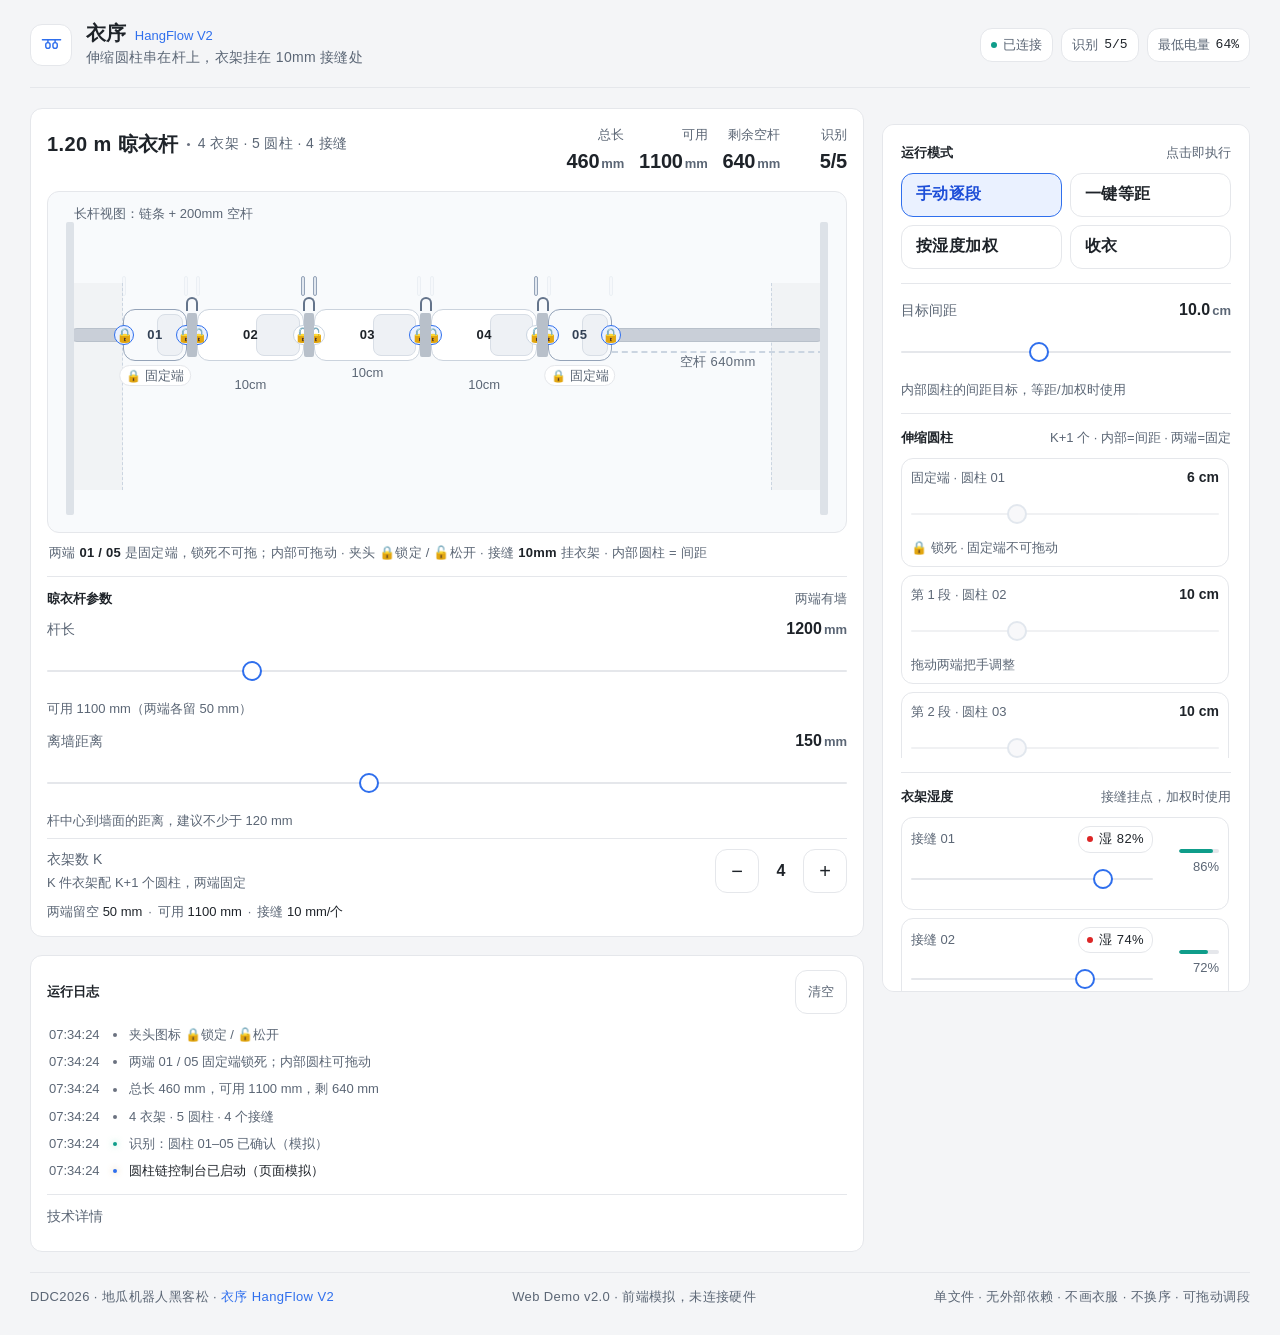
==== commit 8583f61a: "fix(app-v2): 夹持端点绝对约束——锁死端不动、左右独立把手、传播遇锁停止；补拖动规则文档 [AI-assisted]" ====
--- a/app-v2/index.html
+++ b/app-v2/index.html
@@ -1019,6 +1019,48 @@
 .mode-en { font-size: 13px; }
 .clamp { font-size: 14px; }
 
+
+.cyl-range:disabled { opacity: .55; cursor: not-allowed; }
+.cyl-range:disabled::-webkit-slider-runnable-track { background: #E5E7EB; }
+.cyl-range:disabled::-webkit-slider-thumb { background: #F3F4F6; border-color: #CBD5E1; }
+.cyl-range:disabled::-moz-range-track { background: #E5E7EB; }
+.cyl-range:disabled::-moz-range-thumb { background: #F3F4F6; border-color: #CBD5E1; }
+
+
+.mode .mode-en { font-size: 13px; }
+
+/* 物理拖动：44px 锁按钮 + 独立的左右把手 */
+.clamp {
+  width: 44px; height: 44px; border: 0; background: transparent;
+  box-shadow: none; display: grid; place-items: center; border-radius: var(--radius);
+}
+.clamp-left { left: -22px; }
+.clamp-right { right: -22px; }
+.clamp-icon {
+  width: 20px; height: 20px; border-radius: 12px;
+}
+.drag-handle {
+  position: absolute; top: -46px; width: 30px; height: 44px;
+  padding: 0; border: 0; background: transparent; z-index: 9;
+  display: grid; place-items: center; cursor: ew-resize;
+  touch-action: none;
+}
+.handle-left { left: -15px; }
+.handle-right { right: -15px; }
+.grip {
+  display: block; width: 4px; height: 20px; border: 1px solid #94A3B8;
+  border-radius: 2px; background: #E2E8F0;
+}
+.drag-handle:hover .grip { border-color: var(--accent); background: #DBEAFE; }
+.drag-handle.blocked { opacity: .28; cursor: not-allowed; }
+.drag-handle.blocked .grip { border-color: #CBD5E1; background: #F1F5F9; }
+.drag-handle.dragging .grip { border-color: var(--accent); background: var(--accent); }
+.cyl-range { display: none; }
+
+
+.clamp:disabled { opacity: 1; cursor: not-allowed; }
+.drag-handle:disabled { opacity: .28; cursor: not-allowed; }
+
 </style>
 </head>
 <body>
@@ -1213,8 +1255,13 @@
   function makeClamps(count) {
     var arr = [];
     for (var i = 0; i < count; i++) {
-      var isEnd = i === 0 || i === count - 1;
-      arr.push(isEnd ? { l: true, r: true } : { l: false, r: false });
+      if (i === 0 || i === count - 1) {
+        arr.push({ l: true, r: true }); // 固定端：两端锁死
+      } else if (i % 2 === 1) {
+        arr.push({ l: true, r: false }); // 单端锁：可拖右端
+      } else {
+        arr.push({ l: false, r: true }); // 单端锁：可拖左端
+      }
     }
     return arr;
   }
@@ -1592,7 +1639,7 @@
       list.push({
         level: 'warn',
         title: '离墙太近，衣摆可能蹭墙（当前 ' + state.dWall + ' mm，建议 ≥120mm）',
-        detail: '杆中心到墙面的垂直距离 · 与两端端部余量无关'
+        detail: '杆中心到墙面的距离，与两端留空无关'
       });
     }
     var key = list.map(function (a) { return a.level + '|' + a.title; }).join('||');
@@ -1681,6 +1728,24 @@
           rb.title = '夹头 · 圆柱 ' + pad2(i + 1) + ' 右端：' + (c.r ? '锁定' : '松开') + (endCyl ? '（固定端）' : '');
           rb.setAttribute('aria-label', rb.title);
         }
+        if (lb) lb.disabled = endCyl;
+        if (rb) rb.disabled = endCyl;
+        var lh = cyl.querySelector('.handle-left');
+        var rh = cyl.querySelector('.handle-right');
+        if (lh) {
+          var lBlocked = endCyl || !!c.l;
+          lh.classList.toggle('blocked', lBlocked);
+          lh.disabled = lBlocked;
+          lh.title = endCyl ? '固定端不可拖' : (c.l ? '这端已锁定' : (c.r ? '拖动左端' : '先锁一端再拖'));
+          lh.setAttribute('aria-label', lh.title);
+        }
+        if (rh) {
+          var rBlocked = endCyl || !!c.r;
+          rh.classList.toggle('blocked', rBlocked);
+          rh.disabled = rBlocked;
+          rh.title = endCyl ? '固定端不可拖' : (c.r ? '这端已锁定' : (c.l ? '拖动右端' : '先锁一端再拖'));
+          rh.setAttribute('aria-label', rh.title);
+        }
         var al = cyl.querySelector('.arrow-left');
         var ar = cyl.querySelector('.arrow-right');
         var showL = false, showR = false;
@@ -1698,7 +1763,7 @@
         if (document.activeElement !== cylRows[i].range) {
           cylRows[i].range.value = String(Math.round(len));
         }
-        cylRows[i].range.disabled = c.l && c.r;
+        cylRows[i].range.disabled = true;
         cylRows[i].root.classList.toggle('is-fixed', c.l && c.r);
       }
 
@@ -1731,6 +1796,129 @@
   /* =========================================================================
      11. DOM 重建
      ========================================================================= */
+  /* ---------------- 物理拖动：端点锁 + 传播 ----------------
+     只移动被拖端点；接缝和相邻自由端跟随；
+     碰到锁死端点立即拒绝；太长/太短也拒绝。 */
+  function endLocked(i, side) {
+    var c = state.clamps[i];
+    return side === 'l' ? c.l : c.r;
+  }
+  function lenInRange(i, value) {
+    return value >= lenMinFor(i) - 0.01 && value <= lenMaxFor(i) + 0.01;
+  }
+  function blockedMsg(j, side, target) {
+    var sw = side === 'l' ? '左' : '右';
+    return '圆柱 ' + pad2(j + 1) + ' ' + sw + '端固定挡住了，先松 ' + pad2(j + 1) +
+      ' ' + sw + '端，或缩短 ' + pad2(target + 1);
+  }
+  function tooLongMsg(i) {
+    return '圆柱 ' + pad2(i + 1) + ' 行程到头了，先缩短 ' + pad2(i + 1);
+  }
+
+  // 返回 {lengths} 或 {error}
+  function computeDrag(startLengths, index, side, deltaMm) {
+    var arr = startLengths.slice();
+    var c = state.clamps;
+    if (isEndCylinder(index)) return { error: '端部固定，不可调' };
+    if (side === 'l') {
+      if (c[index].l) return { error: '这端已锁定' };
+      if (!c[index].r) return { error: '先锁一端' };
+      arr[index] -= deltaMm;
+      if (!lenInRange(index, arr[index])) return { error: tooLongMsg(index) };
+      var shift = deltaMm;
+      var j = index - 1;
+      while (j >= 0) {
+        if (c[j].r) return { error: blockedMsg(j, 'r', index) };
+        if (c[j].l) {
+          arr[j] += shift;
+          if (!lenInRange(j, arr[j])) return { error: tooLongMsg(j) };
+          return { lengths: arr };
+        }
+        // 两端都松：整段平移，长度不变，继续往左传播
+        j--;
+      }
+      return { error: '左侧固定端挡住了，先松固定端或缩短 ' + pad2(index + 1) };
+    }
+    if (c[index].r) return { error: '这端已锁定' };
+    if (!c[index].l) return { error: '先锁一端' };
+    arr[index] += deltaMm;
+    if (!lenInRange(index, arr[index])) return { error: tooLongMsg(index) };
+    var shift2 = deltaMm;
+    var k = index + 1;
+    while (k < cylCount()) {
+      if (c[k].l) return { error: blockedMsg(k, 'l', index) };
+      if (c[k].r) {
+        arr[k] -= shift2;
+        if (!lenInRange(k, arr[k])) return { error: tooLongMsg(k) };
+        return { lengths: arr };
+      }
+      // 两端都松：整段平移，长度不变，继续往右传播
+      k++;
+    }
+    return { error: '右侧固定端挡住了，先松固定端或缩短 ' + pad2(index + 1) };
+  }
+
+  function startHandleDrag(ev, index, side, el) {
+    if (ev.button !== undefined && ev.button !== 0) return;
+    ev.preventDefault();
+    ev.stopPropagation();
+    if (isEndCylinder(index)) { showToast('端部固定，不可调'); return; }
+    if (endLocked(index, side)) { showToast('这端已锁定'); return; }
+    var c = state.clamps[index];
+    if (!c.l && !c.r) { showToast('先锁一端'); return; }
+    clearTimeout(applyTimer);
+    stopMotion();
+    state.mode = 'manual';
+    updateModeUI();
+    dragState = {
+      kind: 'handle',
+      index: index,
+      side: side,
+      el: el,
+      startX: ev.clientX,
+      startLengths: state.lengths.slice(),
+      scale: view.scale || 0.2,
+      pointerId: ev.pointerId,
+      lastMsg: ''
+    };
+    el.classList.add('dragging');
+    try { el.setPointerCapture(ev.pointerId); } catch (err) {}
+  }
+
+  function onHandleMove(ev) {
+    if (!dragState || dragState.kind !== 'handle') return;
+    if (dragState.pointerId !== undefined && ev.pointerId !== dragState.pointerId) return;
+    var delta = (ev.clientX - dragState.startX) / dragState.scale;
+    var res = computeDrag(dragState.startLengths, dragState.index, dragState.side, delta);
+    if (res.error) {
+      if (res.error !== dragState.lastMsg) {
+        dragState.lastMsg = res.error;
+        showToast(res.error);
+      }
+      return;
+    }
+    state.lengths = res.lengths;
+    var total = chainTotal(state.lengths);
+    state.overLimit = total > availableMm() + 0.001;
+    state.requestedTotal = total;
+    state.remaining = Math.max(0, availableMm() - total);
+    render();
+  }
+
+  function endHandleDrag(ev) {
+    if (!dragState || dragState.kind !== 'handle') return;
+    var d = dragState;
+    dragState = null;
+    if (d.el) {
+      d.el.classList.remove('dragging');
+      try { d.el.releasePointerCapture(d.pointerId); } catch (err) {}
+    }
+    log('拖动 · 圆柱 ' + pad2(d.index + 1) + ' ' + (d.side === 'l' ? '左' : '右') +
+      '端 · 总长 ' + Math.round(chainTotal(state.lengths)) + ' mm', 'gold');
+    render();
+    updateAlerts();
+  }
+
   function createCylEl(index) {
     var el = document.createElement('div');
     el.className = 'cyl';
@@ -1743,6 +1931,8 @@
       (isEnd ? '<span class="cyl-tag"><span class="ico">🔒</span> 固定端</span>' : '') +
       '<span class="move-arrow arrow-left">←</span>' +
       '<span class="move-arrow arrow-right">→</span>' +
+      '<button type="button" class="drag-handle handle-left" aria-label="拖动左端"><span class="grip"></span></button>' +
+      '<button type="button" class="drag-handle handle-right" aria-label="拖动右端"><span class="grip"></span></button>' +
       '<button type="button" class="clamp clamp-left"><span class="clamp-icon">🔒</span></button>' +
       '<button type="button" class="clamp clamp-right"><span class="clamp-icon">🔒</span></button>';
     chainEl.appendChild(el);
@@ -1750,11 +1940,21 @@
     var rb = el.querySelector('.clamp-right');
     lb.addEventListener('click', function (ev) { ev.stopPropagation(); toggleClamp(index, 'l'); });
     rb.addEventListener('click', function (ev) { ev.stopPropagation(); toggleClamp(index, 'r'); });
-
-    el.addEventListener('pointerdown', function (ev) { startDrag(ev, index, el); });
-    el.addEventListener('pointermove', onDragMove);
-    el.addEventListener('pointerup', endDrag);
-    el.addEventListener('pointercancel', endDrag);
+    var lh = el.querySelector('.handle-left');
+    var rh = el.querySelector('.handle-right');
+    lh.addEventListener('pointerdown', function (ev) { startHandleDrag(ev, index, 'l', lh); });
+    rh.addEventListener('pointerdown', function (ev) { startHandleDrag(ev, index, 'r', rh); });
+    [lh, rh].forEach(function (h) {
+      h.addEventListener('pointermove', onHandleMove);
+      h.addEventListener('pointerup', endHandleDrag);
+      h.addEventListener('pointercancel', endHandleDrag);
+    });
+    el.addEventListener('pointerdown', function (ev) {
+      if (isEndCylinder(index) && ev.target &&
+          !ev.target.closest('.clamp') && !ev.target.closest('.drag-handle')) {
+        showToast('端部固定，不可调');
+      }
+    });
     return el;
   }
 
@@ -1855,7 +2055,7 @@
       row.innerHTML =
         '<div class="row-head"><span class="row-id">' + label + '</span><span class="row-val"></span></div>' +
         '<input class="cyl-range" type="range" min="' + lenMinFor(i) + '" max="' + lenMaxFor(i) + '" step="5" value="' + Math.round(state.lengths[i]) + '" aria-label="' + label + ' 长度，毫米"' + (isEnd ? ' disabled' : '') + '>' +
-        (isEnd ? '<span class="row-note">🔒 锁死 · 固定端不可拖动</span>' : '<span class="row-note">可拖动 / 滑杆调整</span>');
+        (isEnd ? '<span class="row-note">🔒 锁死 · 固定端不可拖动</span>' : '<span class="row-note">拖动两端把手调整</span>');
       cylList.appendChild(row);
       var obj = {
         root: row,
@@ -2038,7 +2238,7 @@
         state.mode = btn.dataset.mode;
         updateModeUI();
         if (state.mode === 'manual') {
-          log('手动逐段 · 拖圆柱或滑杆调整间距', 'gold');
+          log('手动逐段 · 拖两端把手调整间距', 'gold');
           render();
         } else {
           applyMode();
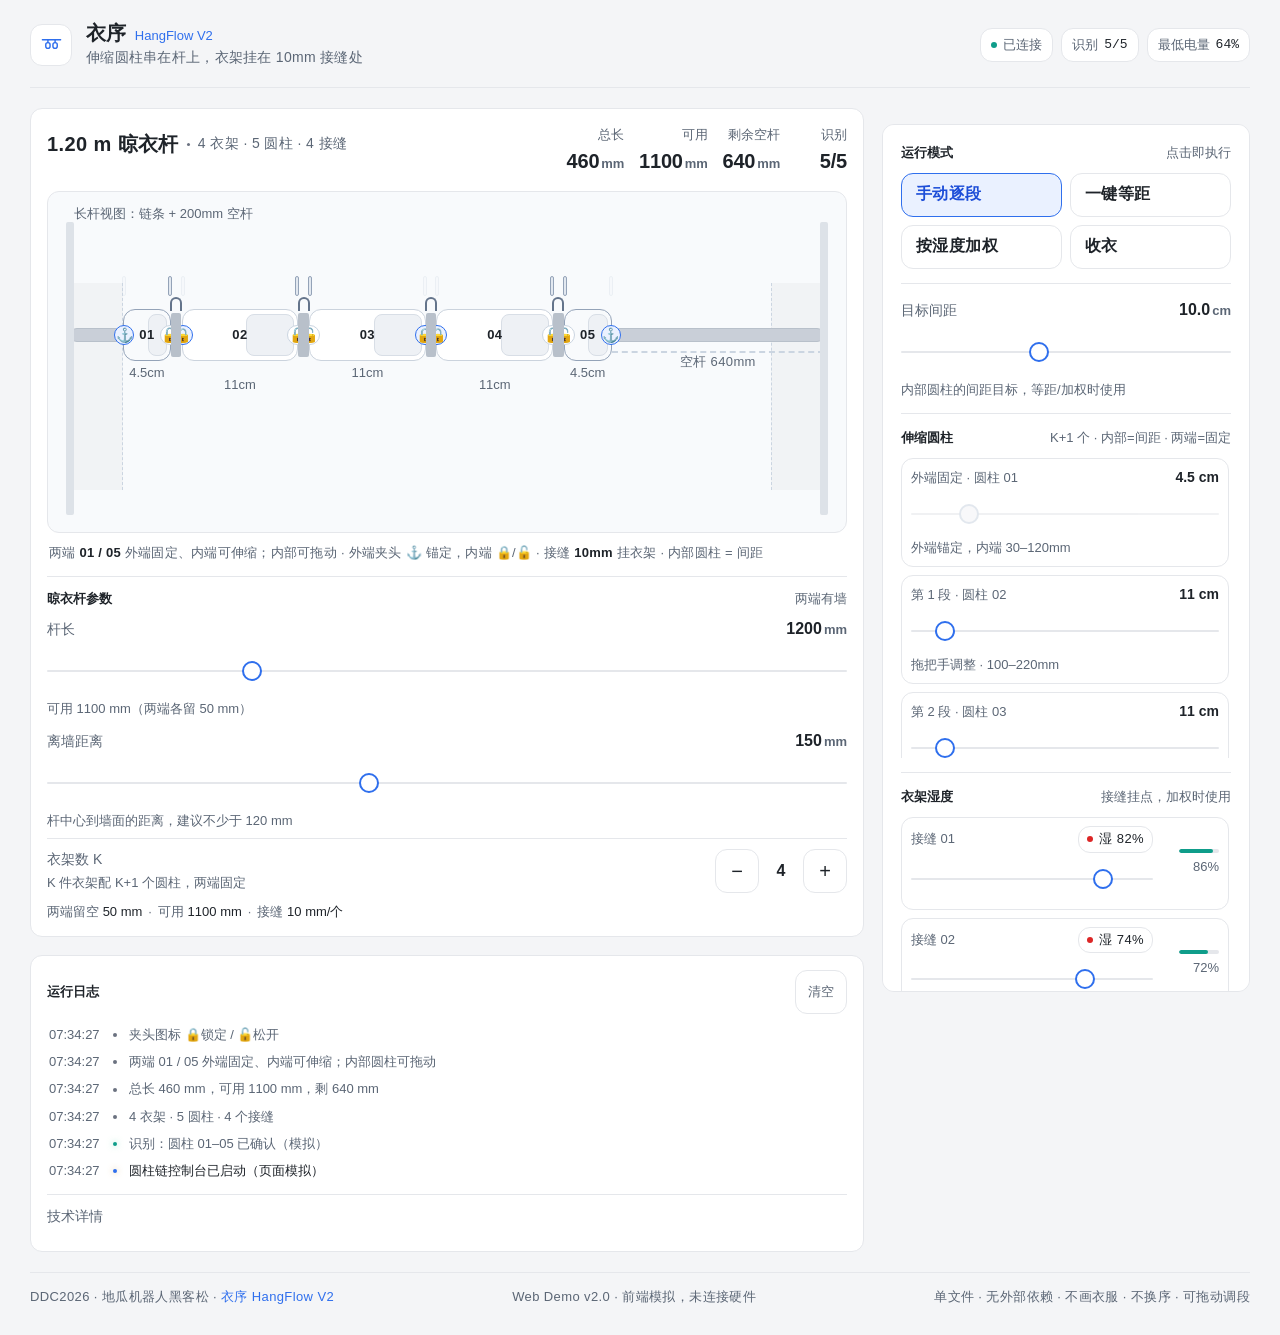
==== commit 6d98e204: "feat(v2): 端点锚定+拖动修复（默认留行程、整柱可拖、内部夹头拖动时临时松开）；补 software_v2 模型/协议/mock、v2 deck、机械/电控/固件更新 [AI-assisted" ====
--- a/app-v2/index.html
+++ b/app-v2/index.html
@@ -1105,7 +1105,7 @@
 
         <div class="stage" id="stage" aria-label="杆、伸缩圆柱、接缝与端部夹头俯视交互区">
           <div class="hud" aria-hidden="true"></div>
-          <div class="stage-hint" aria-hidden="true">夹头 🔒锁定 / 🔓松开 · 两端固定端不可拖</div>
+          <div class="stage-hint" aria-hidden="true">外端锚定 ⚓ · 内端可伸缩 · 拖动端部把手</div>
           <div class="wall wall-left" aria-hidden="true"></div>
           <div class="wall wall-right" aria-hidden="true"></div>
           <div class="margin-zone margin-left" id="marginLeft" aria-hidden="true"></div>
@@ -1117,7 +1117,7 @@
         </div>
 
         <div class="alerts" id="alerts" hidden aria-live="polite"></div>
-        <div class="stage-note">两端 <b id="fixedEndsText">01 / 05</b> 是固定端，锁死不可拖；内部可拖动 · 夹头 🔒锁定 / 🔓松开 · 接缝 <b>10mm</b> 挂衣架 · 内部圆柱 = 间距</div>
+        <div class="stage-note">两端 <b id="fixedEndsText">01 / 05</b> 外端固定、内端可伸缩；内部可拖动 · 外端夹头 ⚓ 锚定，内端 🔒/🔓 · 接缝 <b>10mm</b> 挂衣架 · 内部圆柱 = 间距</div>
 
         <section class="rod-config">
           <div class="panel-head">
@@ -1233,7 +1233,7 @@
   var ROD_MIN_MM = 800, ROD_MAX_MM = 2400, ROD_DEFAULT_MM = 1200;
   var MARGIN_MM = 50;          // 两端端部余量（墙/法兰）
   var T_H = 10;                // 接缝 / 衣架厚度 10mm
-  var CYL_MIN = 40, CYL_MAX = 220; // 圆柱长度范围
+  var CYL_MIN = 100, CYL_MAX = 220; // 内部动力段 100–220mm
   var K_MIN = 2, K_MAX = 8;    // 衣架数
   var TARGET_MIN_CM = 3, TARGET_MAX_CM = 20;
   var D_WALL_MIN = 50, D_WALL_MAX = 300, D_WALL_DEFAULT = 150, WALL_NEAR = 120;
@@ -1255,12 +1255,14 @@
   function makeClamps(count) {
     var arr = [];
     for (var i = 0; i < count; i++) {
-      if (i === 0 || i === count - 1) {
-        arr.push({ l: true, r: true }); // 固定端：两端锁死
+      if (i === 0) {
+        arr.push({ l: true, r: false }); // 01：外端锚定，内端自由
+      } else if (i === count - 1) {
+        arr.push({ l: false, r: true }); // 05：内端自由，外端锚定
       } else if (i % 2 === 1) {
-        arr.push({ l: true, r: false }); // 单端锁：可拖右端
+        arr.push({ l: true, r: false });
       } else {
-        arr.push({ l: false, r: true }); // 单端锁：可拖左端
+        arr.push({ l: false, r: true });
       }
     }
     return arr;
@@ -1274,7 +1276,7 @@
     hangers: HANGER_PROFILES.slice(0, 4).map(function (p) {
       return { humidity: p.humidity, battery: p.battery };
     }),
-    lengths: [60, 100, 100, 100, 60], // 端部 2 段 + 内部 K−1 段（K=4 时 5 段）
+    lengths: [45, 110, 110, 110, 45], // 默认 11cm 风道，端部 45mm；总长 460
     clamps: makeClamps(5),       // K+1 个圆柱，每个两端各一个夹头
     overLimit: false,
     requestedTotal: 0,
@@ -1434,6 +1436,67 @@
   }
 
   // 应用 K+1 个圆柱的新长度；两端都锁定的圆柱保持定点，不随自动模式改变
+  function endInnerLocked(i) {
+    if (i === 0) return !!state.clamps[0].r;
+    return !!state.clamps[cylCount() - 1].l;
+  }
+  // desiredEndDelta：两端总长度要变化多少；prefer：优先吸收的一端；excluded：不变的一端
+  function allocateEnds(desiredEndDelta, prefer, excluded, baseLengths) {
+    var last = cylCount() - 1;
+    var base = baseLengths || state.lengths;
+    var e0 = base[0];
+    var eL = base[last];
+    var used = 0;
+    function add(i, amount) {
+      if (amount === 0) return;
+      if (i === excluded) return;
+      if (endInnerLocked(i)) return;
+      var cur = i === 0 ? e0 : eL;
+      var next = clamp(cur + amount, 30, 120);
+      if (i === 0) e0 = next; else eL = next;
+      used += next - cur;
+    }
+    if (prefer === 0 || prefer === last) {
+      add(prefer, desiredEndDelta);
+      add(prefer === 0 ? last : 0, desiredEndDelta - used);
+    } else {
+      add(0, desiredEndDelta / 2);
+      add(last, desiredEndDelta / 2);
+      add(0, desiredEndDelta - used);
+      add(last, desiredEndDelta - used);
+    }
+    var achieved = (e0 - base[0]) + (eL - base[last]);
+    if (Math.abs(achieved - desiredEndDelta) > 0.01) return { ok: false };
+    return { ok: true, e0: e0, eL: eL };
+  }
+
+  // 内部目标变化 Δ 全部由两个端部内端吸收（各 -Δ/2，一端到限位另一端补）
+  function applyInternalTargets(newInternal, prefer) {
+    var oldInternal = state.lengths.slice(1, -1);
+    var delta = sum(newInternal) - sum(oldInternal);
+    var alloc = allocateEnds(-delta, prefer, null);
+    if (!alloc.ok) {
+      showToast('端部行程不够，先减件或缩短目标');
+      log('端部行程不够 · 操作未生效', 'warn');
+      return false;
+    }
+    if (toastEl) { toastEl.classList.remove('show'); toastEl.textContent = ''; clearTimeout(toastTimer); }
+    // 自动模式：内部夹头临时松开，外端锚点不动；到位后恢复原锁态
+    var savedLocks = state.clamps.map(function (c) { return { l: c.l, r: c.r }; });
+    for (var i = 1; i < state.clamps.length - 1; i++) {
+      state.clamps[i] = { l: false, r: false };
+    }
+    state.lengths = [alloc.e0].concat(newInternal).concat([alloc.eL]);
+    var total = chainTotal(state.lengths);
+    state.overLimit = total > availableMm() + 0.001;
+    state.requestedTotal = total;
+    state.remaining = Math.max(0, availableMm() - total);
+    state.clamps = savedLocks;
+    render();
+    updateAlerts();
+    return true;
+  }
+
   function applyLengths(targets, animate) {
     var lengths = targets.slice();
     var fixed = 0;
@@ -1505,41 +1568,44 @@
   }
 
   function runEqual() {
-    var len = clamp(state.targetCm * 10, CYL_MIN, CYL_MAX);
-    var targets = state.lengths.slice();
-    for (var i = 1; i < cylCount() - 1; i++) targets[i] = len;
-    applyLengths(targets, true);
-    log('一键等距 · 内部间距 ' + fmt(state.targetCm) + ' cm', 'info');
-    if (state.overLimit) log('杆上放不下：总长超过可用长度', 'warn');
+    var raw = state.targetCm * 10;
+    if (raw < CYL_MIN - 0.01) {
+      showToast('内部动力段最短 10cm，' + fmt(state.targetCm) + 'cm 只能被动短套');
+      return;
+    }
+    var len = clamp(raw, CYL_MIN, CYL_MAX);
+    var targets = state.lengths.slice(1, -1).map(function () { return len; });
+    if (applyInternalTargets(targets, null)) {
+      log('一键等距 · 内部间距 ' + fmt(state.targetCm) + ' cm', 'info');
+    }
   }
 
   function runWeighted() {
-    var targetMm = clamp(state.targetCm * 10, TARGET_MIN_CM * 10, TARGET_MAX_CM * 10);
+    var rawTarget = state.targetCm * 10;
+    if (rawTarget < CYL_MIN - 0.01) {
+      showToast('内部动力段最短 10cm，' + fmt(state.targetCm) + 'cm 只能被动短套');
+      return;
+    }
+    var targetMm = clamp(rawTarget, TARGET_MIN_CM * 10, TARGET_MAX_CM * 10);
     var free = [];
     var weights = [];
-    for (var i = 1; i < cylCount() - 1; i++) {
-      var c = state.clamps[i];
-      if (c && c.l && c.r) continue;
+    for (var i = 0; i < K() - 1; i++) {
       free.push(i);
-      weights.push((humidityWeight(state.hangers[i - 1].humidity) +
-        humidityWeight(state.hangers[i].humidity)) / 2);
-    }
-    var targets = state.lengths.slice();
-    if (free.length) {
-      var budget = Math.max(targetMm * free.length, CYL_MIN * free.length);
-      var lens = distribute(weights, budget, CYL_MIN, CYL_MAX);
-      free.forEach(function (idx, k) { targets[idx] = lens[k]; });
-    }
-    applyLengths(targets, true);
-    log('按湿度加权 · 湿的段更长 · 目标间距 ' + fmt(state.targetCm) + ' cm', 'info');
-    if (state.overLimit) log('杆上放不下：总长超过可用长度', 'warn');
+      weights.push((humidityWeight(state.hangers[i].humidity) +
+        humidityWeight(state.hangers[i + 1].humidity)) / 2);
+    }
+    var budget = Math.max(targetMm * free.length, CYL_MIN * free.length);
+    var lens = distribute(weights, budget, CYL_MIN, CYL_MAX);
+    if (applyInternalTargets(lens, null)) {
+      log('按湿度加权 · 目标间距 ' + fmt(state.targetCm) + ' cm', 'info');
+    }
   }
 
   function runCollect() {
-    var targets = state.lengths.slice();
-    for (var i = 1; i < cylCount() - 1; i++) targets[i] = CYL_MIN;
-    applyLengths(targets, true);
-    log('收衣 · 内部圆柱缩到最短 4cm；端部段保持 60mm', 'info');
+    var targets = state.lengths.slice(1, -1).map(function () { return CYL_MIN; });
+    if (applyInternalTargets(targets, null)) {
+      log('收衣 · 内部回到 10cm，端部内端收回', 'info');
+    }
   }
 
   function applyMode() {
@@ -1714,36 +1780,39 @@
         }
         var lb = cyl.querySelector('.clamp-left');
         var rb = cyl.querySelector('.clamp-right');
+        var outerSide = i === 0 ? 'l' : (i === cylCount() - 1 ? 'r' : null);
         if (lb) {
+          var lOuter = outerSide === 'l';
           lb.classList.toggle('locked', c.l);
           var li = lb.querySelector('.clamp-icon');
-          if (li) li.textContent = c.l ? '🔒' : '🔓';
-          lb.title = '夹头 · 圆柱 ' + pad2(i + 1) + ' 左端：' + (c.l ? '锁定' : '松开') + (endCyl ? '（固定端）' : '');
+          if (li) li.textContent = lOuter ? '⚓' : (c.l ? '🔒' : '🔓');
+          lb.title = lOuter ? '外端锚定（固定）' : ('夹头 · 圆柱 ' + pad2(i + 1) + ' 左端：' + (c.l ? '锁定' : '松开'));
           lb.setAttribute('aria-label', lb.title);
+          lb.disabled = lOuter;
         }
         if (rb) {
+          var rOuter = outerSide === 'r';
           rb.classList.toggle('locked', c.r);
           var ri = rb.querySelector('.clamp-icon');
-          if (ri) ri.textContent = c.r ? '🔒' : '🔓';
-          rb.title = '夹头 · 圆柱 ' + pad2(i + 1) + ' 右端：' + (c.r ? '锁定' : '松开') + (endCyl ? '（固定端）' : '');
+          if (ri) ri.textContent = rOuter ? '⚓' : (c.r ? '🔒' : '🔓');
+          rb.title = rOuter ? '外端锚定（固定）' : ('夹头 · 圆柱 ' + pad2(i + 1) + ' 右端：' + (c.r ? '锁定' : '松开'));
           rb.setAttribute('aria-label', rb.title);
+          rb.disabled = rOuter;
         }
-        if (lb) lb.disabled = endCyl;
-        if (rb) rb.disabled = endCyl;
         var lh = cyl.querySelector('.handle-left');
         var rh = cyl.querySelector('.handle-right');
         if (lh) {
-          var lBlocked = endCyl || !!c.l;
+          var lBlocked = outerSide === 'l' || !!c.l;
           lh.classList.toggle('blocked', lBlocked);
           lh.disabled = lBlocked;
-          lh.title = endCyl ? '固定端不可拖' : (c.l ? '这端已锁定' : (c.r ? '拖动左端' : '先锁一端再拖'));
+          lh.title = outerSide === 'l' ? '外端锚定，不可拖' : (c.l ? '这端已锁定' : (c.r ? '拖动左端（内端）' : '先锁一端再拖'));
           lh.setAttribute('aria-label', lh.title);
         }
         if (rh) {
-          var rBlocked = endCyl || !!c.r;
+          var rBlocked = outerSide === 'r' || !!c.r;
           rh.classList.toggle('blocked', rBlocked);
           rh.disabled = rBlocked;
-          rh.title = endCyl ? '固定端不可拖' : (c.r ? '这端已锁定' : (c.l ? '拖动右端' : '先锁一端再拖'));
+          rh.title = outerSide === 'r' ? '外端锚定，不可拖' : (c.r ? '这端已锁定' : (c.l ? '拖动右端（内端）' : '先锁一端再拖'));
           rh.setAttribute('aria-label', rh.title);
         }
         var al = cyl.querySelector('.arrow-left');
@@ -1763,7 +1832,7 @@
         if (document.activeElement !== cylRows[i].range) {
           cylRows[i].range.value = String(Math.round(len));
         }
-        cylRows[i].range.disabled = true;
+        cylRows[i].range.disabled = isEndCylinder(i);
         cylRows[i].root.classList.toggle('is-fixed', c.l && c.r);
       }
 
@@ -1862,10 +1931,16 @@
     if (ev.button !== undefined && ev.button !== 0) return;
     ev.preventDefault();
     ev.stopPropagation();
-    if (isEndCylinder(index)) { showToast('端部固定，不可调'); return; }
-    if (endLocked(index, side)) { showToast('这端已锁定'); return; }
-    var c = state.clamps[index];
-    if (!c.l && !c.r) { showToast('先锁一端'); return; }
+    var endCyl = isEndCylinder(index);
+    if (endCyl) {
+      var innerSide = index === 0 ? 'r' : 'l';
+      if (side !== innerSide) { showToast('外端锚定，不可调'); return; }
+      if (endLocked(index, side)) { showToast('内端已锁定'); return; }
+    } else {
+      if (endLocked(index, side)) { showToast('这端已锁定'); return; }
+      var c0 = state.clamps[index];
+      if (!c0.l && !c0.r) { showToast('先锁一端'); return; }
+    }
     clearTimeout(applyTimer);
     stopMotion();
     state.mode = 'manual';
@@ -1877,10 +1952,18 @@
       el: el,
       startX: ev.clientX,
       startLengths: state.lengths.slice(),
+      savedLocks: state.clamps.map(function (c) { return { l: c.l, r: c.r }; }),
       scale: view.scale || 0.2,
       pointerId: ev.pointerId,
       lastMsg: ''
     };
+    // 拖动期间临时松开内部夹头：外端锚点不动，内部段可随链滑动；
+    // 松手后按新位置恢复原来的锁态，避免“锁死端点被带着跑”。
+    for (var i = 1; i < state.clamps.length - 1; i++) {
+      state.clamps[i] = { l: false, r: false };
+    }
+    log('拖动：内部夹头临时松开（外端仍锚定），松手后恢复锁态', 'info');
+    render();
     el.classList.add('dragging');
     try { el.setPointerCapture(ev.pointerId); } catch (err) {}
   }
@@ -1889,15 +1972,49 @@
     if (!dragState || dragState.kind !== 'handle') return;
     if (dragState.pointerId !== undefined && ev.pointerId !== dragState.pointerId) return;
     var delta = (ev.clientX - dragState.startX) / dragState.scale;
-    var res = computeDrag(dragState.startLengths, dragState.index, dragState.side, delta);
-    if (res.error) {
-      if (res.error !== dragState.lastMsg) {
-        dragState.lastMsg = res.error;
-        showToast(res.error);
+    var idx = dragState.index, side = dragState.side, last = cylCount() - 1;
+    var candidate = dragState.startLengths.slice();
+    var old = candidate[idx];
+    var next = old + (side === 'r' ? delta : -delta);
+    var lo = isEndCylinder(idx) ? 30 : CYL_MIN;
+    var hi = isEndCylinder(idx) ? 120 : CYL_MAX;
+    if (next < lo - 0.01 || next > hi + 0.01) {
+      if (dragState.lastMsg !== '行程到头了') {
+        dragState.lastMsg = '行程到头了';
+        showToast('圆柱 ' + pad2(idx + 1) + ' 行程到头了');
       }
       return;
     }
-    state.lengths = res.lengths;
+    candidate[idx] = next;
+    var change = next - old;
+    var alloc;
+    if (isEndCylinder(idx)) {
+      var other = idx === 0 ? last : 0;
+      alloc = allocateEnds(-change, other, idx, dragState.startLengths);
+      if (!alloc.ok) {
+        if (dragState.lastMsg !== '端部行程不够') {
+          dragState.lastMsg = '端部行程不够';
+          showToast('端部行程不够，先松另一端或缩短目标');
+        }
+        return;
+      }
+      candidate[0] = alloc.e0;
+      candidate[last] = alloc.eL;
+      candidate[idx] = next;
+    } else {
+      var prefer = side === 'r' ? last : 0;
+      alloc = allocateEnds(-change, prefer, null, dragState.startLengths);
+      if (!alloc.ok) {
+        if (dragState.lastMsg !== '端部行程不够') {
+          dragState.lastMsg = '端部行程不够';
+          showToast('端部行程不够，先缩短目标');
+        }
+        return;
+      }
+      candidate[0] = alloc.e0;
+      candidate[last] = alloc.eL;
+    }
+    state.lengths = candidate;
     var total = chainTotal(state.lengths);
     state.overLimit = total > availableMm() + 0.001;
     state.requestedTotal = total;
@@ -1913,6 +2030,7 @@
       d.el.classList.remove('dragging');
       try { d.el.releasePointerCapture(d.pointerId); } catch (err) {}
     }
+    if (d.savedLocks) state.clamps = d.savedLocks;
     log('拖动 · 圆柱 ' + pad2(d.index + 1) + ' ' + (d.side === 'l' ? '左' : '右') +
       '端 · 总长 ' + Math.round(chainTotal(state.lengths)) + ' mm', 'gold');
     render();
@@ -1928,7 +2046,6 @@
       '<i class="cyl-inner"></i>' +
       '<span class="cyl-id">' + pad2(index + 1) + '</span>' +
       '<span class="cyl-len"></span>' +
-      (isEnd ? '<span class="cyl-tag"><span class="ico">🔒</span> 固定端</span>' : '') +
       '<span class="move-arrow arrow-left">←</span>' +
       '<span class="move-arrow arrow-right">→</span>' +
       '<button type="button" class="drag-handle handle-left" aria-label="拖动左端"><span class="grip"></span></button>' +
@@ -1950,11 +2067,28 @@
       h.addEventListener('pointercancel', endHandleDrag);
     });
     el.addEventListener('pointerdown', function (ev) {
-      if (isEndCylinder(index) && ev.target &&
-          !ev.target.closest('.clamp') && !ev.target.closest('.drag-handle')) {
-        showToast('端部固定，不可调');
+      if (ev.target && ev.target.closest('.clamp')) return;
+      if (ev.target && ev.target.closest('.drag-handle')) return;
+      var c = state.clamps[index];
+      var side = null;
+      if (isEndCylinder(index)) {
+        side = index === 0 ? 'r' : 'l';
+      } else if (c.l && !c.r) {
+        side = 'r';
+      } else if (c.r && !c.l) {
+        side = 'l';
+      } else if (c.l && c.r) {
+        showToast('两端锁定，先松一端');
+        return;
+      } else {
+        showToast('先锁一端再拖');
+        return;
       }
+      startHandleDrag(ev, index, side, el);
     });
+    el.addEventListener('pointermove', onHandleMove);
+    el.addEventListener('pointerup', endHandleDrag);
+    el.addEventListener('pointercancel', endHandleDrag);
     return el;
   }
 
@@ -1969,9 +2103,11 @@
 
   function toggleClamp(index, side) {
     if (isEndCylinder(index)) {
-      showToast('端部固定，先解锁再调');
-      log('圆柱 ' + pad2(index + 1) + ' 是固定端 · 端部固定，先解锁再调', 'warn');
-      return;
+      var outerSide = index === 0 ? 'l' : 'r';
+      if (side === outerSide) {
+        showToast('外端锚定，不可调');
+        return;
+      }
     }
     var c = state.clamps[index];
     if (!c) return;
@@ -2050,12 +2186,12 @@
       row.className = 'cyl-row';
       var isEnd = i === 0 || i === cylCount() - 1;
       var label = isEnd
-        ? '固定端 · 圆柱 ' + pad2(i + 1)
+        ? '外端固定 · 圆柱 ' + pad2(i + 1)
         : '第 ' + i + ' 段 · 圆柱 ' + pad2(i + 1);
       row.innerHTML =
         '<div class="row-head"><span class="row-id">' + label + '</span><span class="row-val"></span></div>' +
         '<input class="cyl-range" type="range" min="' + lenMinFor(i) + '" max="' + lenMaxFor(i) + '" step="5" value="' + Math.round(state.lengths[i]) + '" aria-label="' + label + ' 长度，毫米"' + (isEnd ? ' disabled' : '') + '>' +
-        (isEnd ? '<span class="row-note">🔒 锁死 · 固定端不可拖动</span>' : '<span class="row-note">拖动两端把手调整</span>');
+        (isEnd ? '<span class="row-note">外端锚定，内端 30–120mm</span>' : '<span class="row-note">拖把手调整 · 100–220mm</span>');
       cylList.appendChild(row);
       var obj = {
         root: row,
@@ -2067,9 +2203,11 @@
         o.range.addEventListener('input', function () {
           state.mode = 'manual';
           updateModeUI();
-          var next = state.lengths.slice();
-          next[idx] = Number(o.range.value);
-          applyLengths(next, false);
+          var nextInternal = state.lengths.slice(1, -1);
+          nextInternal[idx - 1] = Number(o.range.value);
+          if (!applyInternalTargets(nextInternal, null)) {
+            o.range.value = String(Math.round(state.lengths[idx]));
+          }
           updateKUI();
         });
         o.range.addEventListener('change', function () {
@@ -2225,7 +2363,7 @@
     log(K() + ' 衣架 · ' + cylCount() + ' 圆柱 · ' + K() + ' 个接缝', 'info');
     log('总长 ' + Math.round(chainTotal(state.lengths)) + ' mm，可用 ' + Math.round(availableMm()) +
       ' mm，剩 ' + Math.round(Math.max(0, availableMm() - chainTotal(state.lengths))) + ' mm', 'info');
-    log('两端 01 / ' + pad2(cylCount()) + ' 固定端锁死；内部圆柱可拖动', 'info');
+    log('两端 01 / ' + pad2(cylCount()) + ' 外端固定、内端可伸缩；内部圆柱可拖动', 'info');
     log('夹头图标 🔒锁定 / 🔓松开', 'info');
   }
 
@@ -2308,6 +2446,23 @@
   initLogs();
   updateAlerts();
 
+  // 演示/截图入口：?demo=equal12 / collect / rod2400
+  var demo = new URLSearchParams(window.location.search).get('demo');
+  if (demo) {
+    setTimeout(function () {
+      if (demo === 'rod2400') { setRod(2400); }
+      else if (demo === 'equal10' || demo === 'equal12') {
+        state.targetCm = demo === 'equal10' ? 10 : 12;
+        targetRange.value = String(state.targetCm);
+        targetVal.innerHTML = fmt(state.targetCm) + '<em>cm</em>';
+        paintRange(targetRange, (state.targetCm - TARGET_MIN_CM) / (TARGET_MAX_CM - TARGET_MIN_CM));
+        state.mode = 'equal'; updateModeUI(); runEqual();
+      } else if (demo === 'collect') {
+        state.mode = 'collect'; updateModeUI(); runCollect();
+      }
+    }, 80);
+  }
+
   if (window.ResizeObserver) new ResizeObserver(measure).observe(stage);
   else window.addEventListener('resize', measure);
 
@@ -2325,3 +2480,6 @@
 </script>
 </body>
 </html>
+
+
+
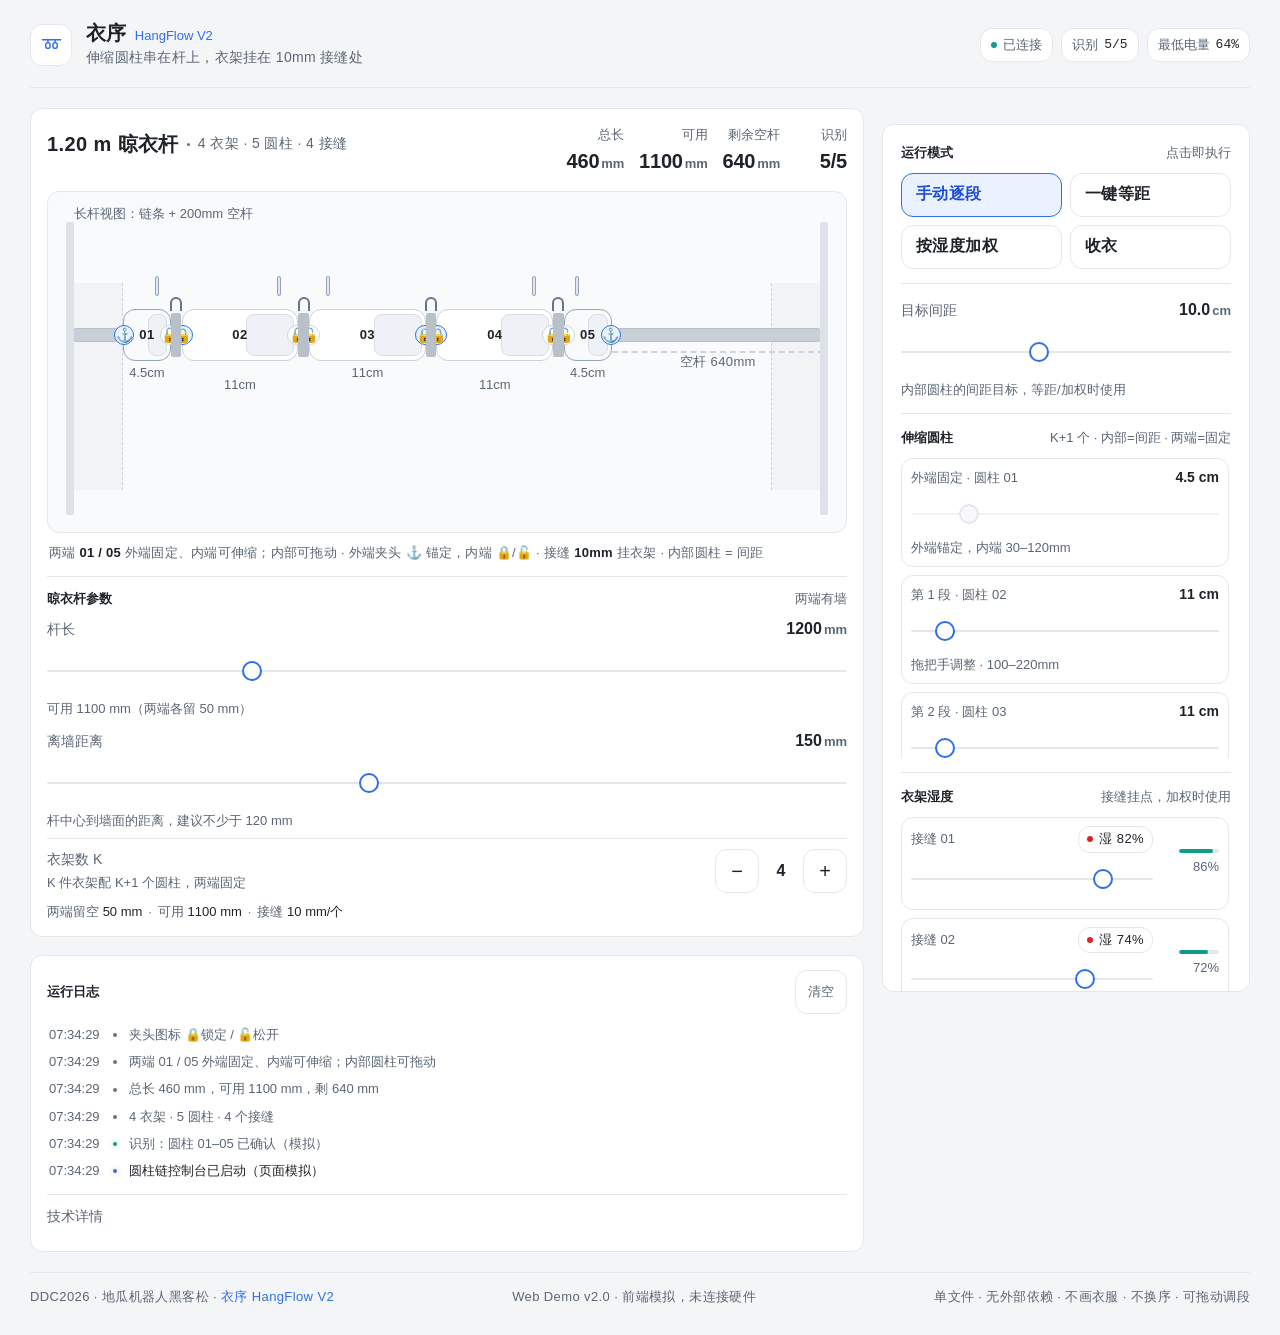
==== commit b2707346: "fix(app-v2): 把手内移不重叠、整柱可拖；CDP 拖拽验证通过；补一键验证脚本并重出 deck [AI-assisted]" ====
--- a/app-v2/index.html
+++ b/app-v2/index.html
@@ -1040,13 +1040,13 @@
   width: 20px; height: 20px; border-radius: 12px;
 }
 .drag-handle {
-  position: absolute; top: -46px; width: 30px; height: 44px;
+  position: absolute; top: -46px; width: 18px; height: 44px;
   padding: 0; border: 0; background: transparent; z-index: 9;
   display: grid; place-items: center; cursor: ew-resize;
   touch-action: none;
 }
-.handle-left { left: -15px; }
-.handle-right { right: -15px; }
+.handle-left { left: 8%; }
+.handle-right { right: 8%; }
 .grip {
   display: block; width: 4px; height: 20px; border: 1px solid #94A3B8;
   border-radius: 2px; background: #E2E8F0;
@@ -1061,7 +1061,7 @@
 .clamp:disabled { opacity: 1; cursor: not-allowed; }
 .drag-handle:disabled { opacity: .28; cursor: not-allowed; }
 
-</style>
+\n</style>
 </head>
 <body>
 <div class="shell">
@@ -1805,6 +1805,7 @@
           var lBlocked = outerSide === 'l' || !!c.l;
           lh.classList.toggle('blocked', lBlocked);
           lh.disabled = lBlocked;
+          lh.style.display = lBlocked ? 'none' : '';
           lh.title = outerSide === 'l' ? '外端锚定，不可拖' : (c.l ? '这端已锁定' : (c.r ? '拖动左端（内端）' : '先锁一端再拖'));
           lh.setAttribute('aria-label', lh.title);
         }
@@ -1812,6 +1813,7 @@
           var rBlocked = outerSide === 'r' || !!c.r;
           rh.classList.toggle('blocked', rBlocked);
           rh.disabled = rBlocked;
+          rh.style.display = rBlocked ? 'none' : '';
           rh.title = outerSide === 'r' ? '外端锚定，不可拖' : (c.r ? '这端已锁定' : (c.l ? '拖动右端（内端）' : '先锁一端再拖'));
           rh.setAttribute('aria-label', rh.title);
         }
@@ -2483,3 +2485,6 @@
 
 
 
+
+
+
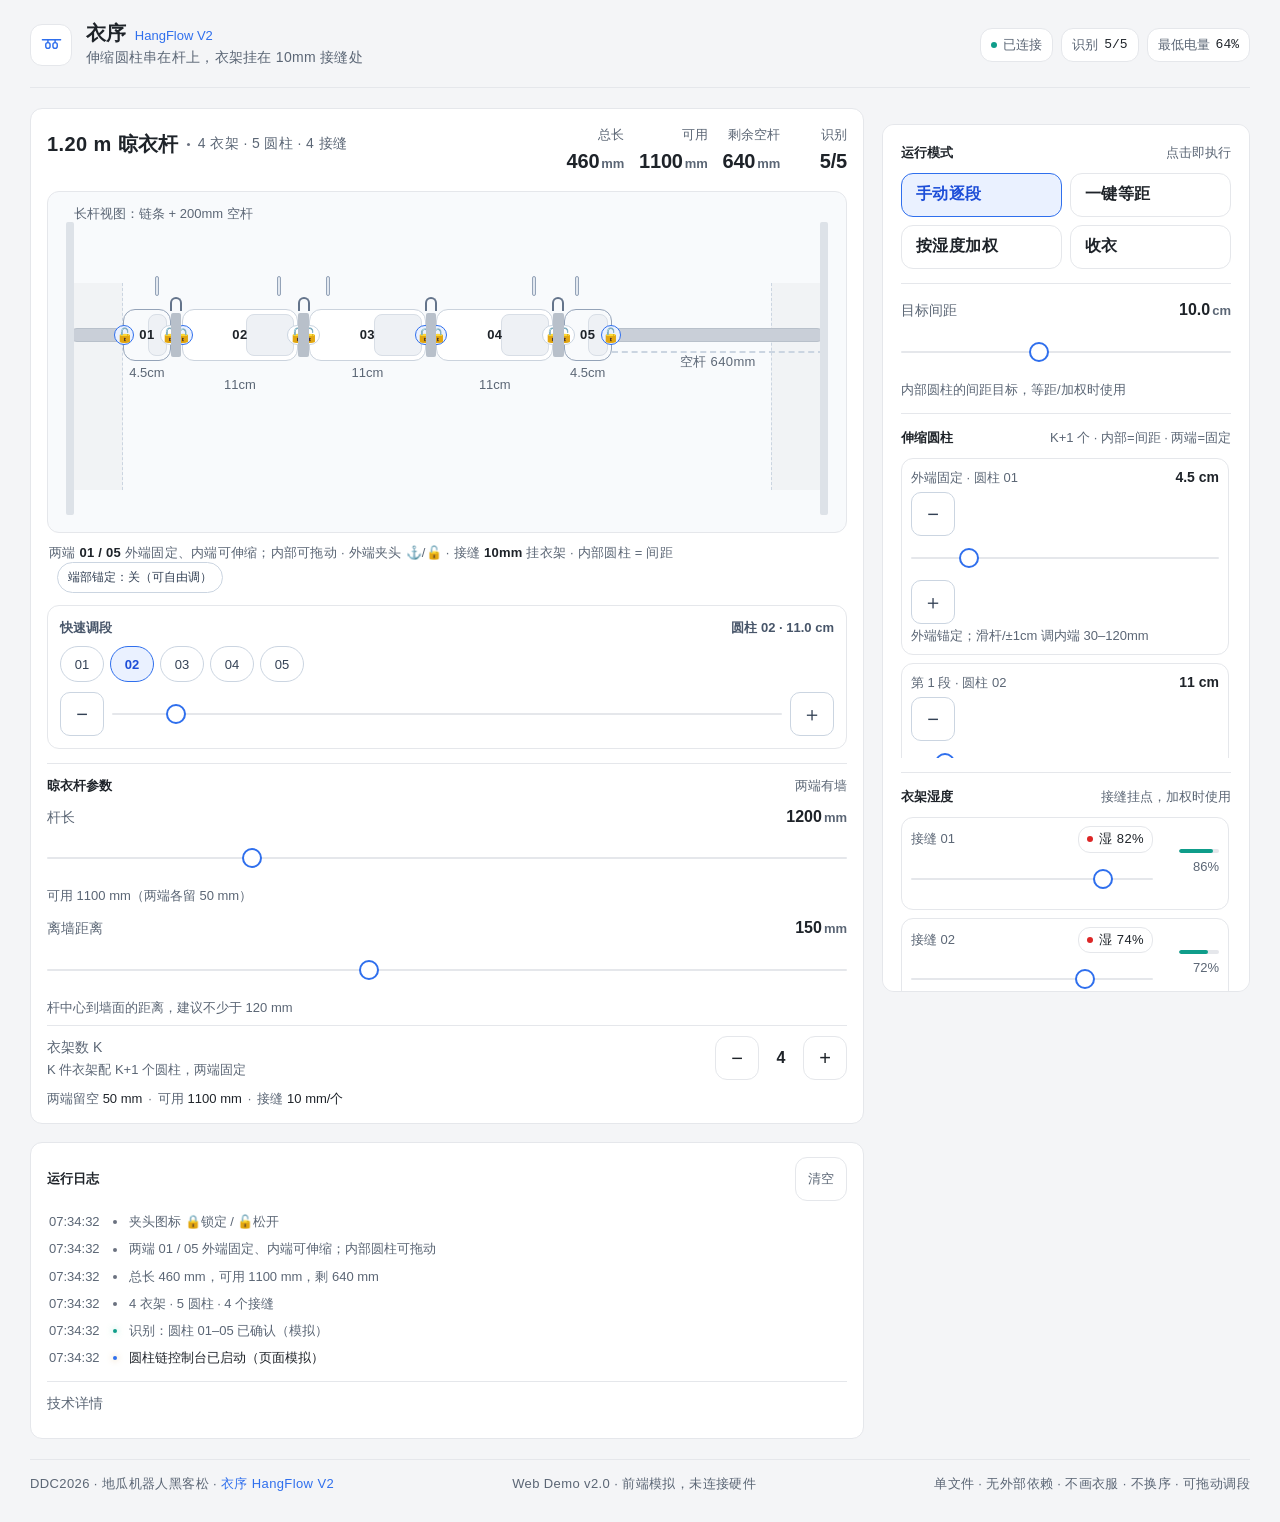
==== commit 9c5c616f: "feat(app-v2): 换成长度微调交互——选段+大滑杆/±1cm；新增端部锚定开关（关=自由调、开=总长固定）；真 390 CDP 截图重出，deck 更新 [AI-assisted]" ====
--- a/app-v2/index.html
+++ b/app-v2/index.html
@@ -1061,7 +1061,22 @@
 .clamp:disabled { opacity: 1; cursor: not-allowed; }
 .drag-handle:disabled { opacity: .28; cursor: not-allowed; }
 
-\n</style>
+\n.seg-adj{display:flex;align-items:center;gap:8px;margin-top:6px}
+.seg-adj .cyl-range{flex:1;display:block!important;height:44px}
+.step{width:44px;height:44px;flex:none;border:1px solid #CBD5E1;background:#fff;color:#334155;border-radius:10px;font-size:20px;line-height:1;cursor:pointer;display:grid;place-items:center;padding:0}
+.step:hover{border-color:#2F6FED;color:#1D4ED8}
+.step:active{transform:translateY(1px)}
+.anchor-toggle{margin-left:8px;border:1px solid #CBD5E1;background:#fff;color:#334155;border-radius:999px;padding:6px 10px;font-size:12px;cursor:pointer}
+.anchor-toggle.on{border-color:#2F6FED;color:#1D4ED8;background:#EAF1FF}
+.quick-adjust{margin-top:12px;padding:12px;border:1px solid var(--line);border-radius:12px;background:#fff}
+.quick-head{display:flex;justify-content:space-between;align-items:center;font-size:13px;color:#475569;font-weight:600;margin-bottom:8px}
+.quick-chips{display:flex;gap:6px;flex-wrap:wrap;margin-bottom:10px}
+.quick-chip{min-width:44px;height:36px;border:1px solid #CBD5E1;background:#fff;border-radius:999px;font-size:13px;color:#334155;cursor:pointer;padding:0 10px}
+.quick-chip.active{border-color:#2F6FED;background:#EAF1FF;color:#1D4ED8;font-weight:600}
+.quick-row{display:flex;align-items:center;gap:8px}
+.quick-row input{flex:1;height:44px}
+@media (max-width:640px){.clamp,.drag-handle{display:none!important}}
+</style>
 </head>
 <body>
 <div class="shell">
@@ -1117,7 +1132,16 @@
         </div>
 
         <div class="alerts" id="alerts" hidden aria-live="polite"></div>
-        <div class="stage-note">两端 <b id="fixedEndsText">01 / 05</b> 外端固定、内端可伸缩；内部可拖动 · 外端夹头 ⚓ 锚定，内端 🔒/🔓 · 接缝 <b>10mm</b> 挂衣架 · 内部圆柱 = 间距</div>
+        <div class="stage-note">两端 <b id="fixedEndsText">01 / 05</b> 外端固定、内端可伸缩；内部可拖动 · 外端夹头 ⚓/🔓 · 接缝 <b>10mm</b> 挂衣架 · 内部圆柱 = 间距 <button type="button" id="anchorToggle" class="anchor-toggle">端部锚定：关（可自由调）</button></div>
+        <div class="quick-adjust">
+          <div class="quick-head"><span>快速调段</span><span id="quickLabel">圆柱 02 · 11 cm</span></div>
+          <div class="quick-chips" id="quickChips"></div>
+          <div class="quick-row">
+            <button type="button" id="quickMinus" class="step" aria-label="缩短 1 厘米">−</button>
+            <input id="quickRange" type="range" step="5" aria-label="当前段长度">
+            <button type="button" id="quickPlus" class="step" aria-label="伸长 1 厘米">＋</button>
+          </div>
+        </div>
 
         <section class="rod-config">
           <div class="panel-head">
@@ -1272,6 +1296,7 @@
     rodMm: ROD_DEFAULT_MM,
     dWall: D_WALL_DEFAULT,
     targetCm: 10,
+    endsLocked: false,
     mode: 'manual',
     hangers: HANGER_PROFILES.slice(0, 4).map(function (p) {
       return { humidity: p.humidity, battery: p.battery };
@@ -1352,6 +1377,49 @@
   var battTel = document.getElementById('battTel');
   var latencyEl = document.getElementById('latency');
 
+  var quickIndex = 1;
+  var quickRange = document.getElementById('quickRange');
+  var quickLabel = document.getElementById('quickLabel');
+  var quickChips = document.getElementById('quickChips');
+
+  function buildQuickChips() {
+    if (!quickChips) return;
+    quickChips.innerHTML = '';
+    for (var i = 0; i < cylCount(); i++) {
+      var b = document.createElement('button');
+      b.type = 'button';
+      b.className = 'quick-chip';
+      b.textContent = pad2(i + 1);
+      b.dataset.index = String(i);
+      (function (idx) {
+        b.addEventListener('click', function () {
+          quickIndex = idx;
+          syncQuick();
+        });
+      })(i);
+      quickChips.appendChild(b);
+    }
+    quickIndex = Math.min(quickIndex, cylCount() - 1);
+    syncQuick();
+  }
+
+  function syncQuick() {
+    if (!quickRange || !quickLabel) return;
+    quickIndex = Math.max(0, Math.min(quickIndex, cylCount() - 1));
+    quickRange.min = String(lenMinFor(quickIndex));
+    quickRange.max = String(lenMaxFor(quickIndex));
+    if (document.activeElement !== quickRange) {
+      quickRange.value = String(Math.round(state.lengths[quickIndex]));
+    }
+    quickLabel.textContent = '圆柱 ' + pad2(quickIndex + 1) + ' · ' +
+      (state.lengths[quickIndex] / 10).toFixed(1) + ' cm';
+    if (quickChips) {
+      Array.prototype.forEach.call(quickChips.children, function (b, i) {
+        b.classList.toggle('active', i === quickIndex);
+      });
+    }
+  }
+
   var view = { w: 0, pad: 24, scale: 0.26 };
   var cylEls = [];
   var seamEls = [];
@@ -1472,6 +1540,18 @@
 
   // 内部目标变化 Δ 全部由两个端部内端吸收（各 -Δ/2，一端到限位另一端补）
   function applyInternalTargets(newInternal, prefer) {
+    if (!state.endsLocked) {
+      state.lengths = [state.lengths[0]].concat(newInternal).concat([state.lengths[state.lengths.length - 1]]);
+      var total1 = chainTotal(state.lengths);
+      state.overLimit = total1 > availableMm() + 0.001;
+      state.requestedTotal = total1;
+      state.remaining = Math.max(0, availableMm() - total1);
+      state.mode = 'manual';
+      updateModeUI();
+      render();
+      updateAlerts();
+      return true;
+    }
     var oldInternal = state.lengths.slice(1, -1);
     var delta = sum(newInternal) - sum(oldInternal);
     var alloc = allocateEnds(-delta, prefer, null);
@@ -1494,6 +1574,80 @@
     state.clamps = savedLocks;
     render();
     updateAlerts();
+    return true;
+  }
+
+  // 单段长度调整：改一段，总长 D 由端部内端吸收；失败时二分找最接近的可行值
+  function trySegmentLength(index, value) {
+    var last = cylCount() - 1;
+    var base = state.lengths.slice();
+    var old = base[index];
+    var change = value - old;
+    base[index] = value;
+    var alloc;
+    if (isEndCylinder(index)) {
+      var other = index === 0 ? last : 0;
+      alloc = allocateEnds(-change, other, index, base);
+    } else {
+      var prefer = index <= (last - 1) / 2 ? 0 : last;
+      alloc = allocateEnds(-change, prefer, null, base);
+    }
+    if (!alloc.ok) return { ok: false };
+    var lengths = base.slice();
+    lengths[0] = alloc.e0;
+    lengths[last] = alloc.eL;
+    lengths[index] = value;
+    return { ok: true, lengths: lengths };
+  }
+
+  function applySegmentLength(index, desired) {
+    var old = state.lengths[index];
+    if (!state.endsLocked) {
+      state.lengths[index] = clamp(Number(desired), lenMinFor(index), lenMaxFor(index));
+      var total0 = chainTotal(state.lengths);
+      state.overLimit = total0 > availableMm() + 0.001;
+      state.requestedTotal = total0;
+      state.remaining = Math.max(0, availableMm() - total0);
+      state.mode = 'manual';
+      updateModeUI();
+      render();
+      updateAlerts();
+      return true;
+    }
+    var lo = lenMinFor(index), hi = lenMaxFor(index);
+    desired = clamp(Number(desired), lo, hi);
+    if (Math.abs(desired - old) < 0.05) return true;
+
+    var savedLocks = state.clamps.map(function (c) { return { l: c.l, r: c.r }; });
+    for (var i = 1; i < state.clamps.length - 1; i++) {
+      state.clamps[i] = { l: false, r: false };
+    }
+
+    var res = trySegmentLength(index, desired);
+    if (!res.ok) {
+      // 单调可行：二分到最接近的可行长度，避免整段卡死
+      var good = old, bad = desired;
+      for (var k = 0; k < 22; k++) {
+        var mid = (good + bad) / 2;
+        if (trySegmentLength(index, mid).ok) good = mid; else bad = mid;
+      }
+      res = trySegmentLength(index, good);
+    }
+    if (!res.ok || Math.abs((res.lengths ? res.lengths[index] : old) - old) < 0.5) {
+      state.clamps = savedLocks;
+      render();
+      showToast('这段到头了：先松另一端或调整端部');
+      return false;
+    }
+    state.lengths = res.lengths;
+    state.clamps = savedLocks;
+    state.mode = 'manual';
+    updateModeUI();
+    render();
+    updateAlerts();
+    log('长度微调 · 圆柱 ' + pad2(index + 1) + ' = ' +
+      (state.lengths[index] / 10).toFixed(1) + ' cm · 总长 ' +
+      Math.round(chainTotal(state.lengths)) + ' mm', 'info');
     return true;
   }
 
@@ -1749,14 +1903,14 @@
     var pad = view.pad;
     var chain = chainTotal(state.lengths);
     // 视图缩放：链条 + 200mm 空杆，避免长杆时圆柱挤成一团
-    var viewMm = MARGIN_MM + chain + 200;
+    var viewMm = MARGIN_MM + chain + (view.w < 520 ? 40 : 200);
     view.scale = (view.w - pad * 2) / viewMm;
     var scale = view.scale;
     var marginPx = MARGIN_MM * scale;
     marginLeft.style.width = marginPx + 'px';
     marginRight.style.width = marginPx + 'px';
     ruler.style.display = 'none';
-    if (stageHint) stageHint.textContent = '长杆视图：链条 + 200mm 空杆';
+    if (stageHint) stageHint.textContent = view.w < 520 ? '视图：圆柱链（空杆见上方数字）' : '长杆视图：链条 + 200mm 空杆';
 
     var cursor = MARGIN_MM;
     for (var i = 0; i < cylCount(); i++) {
@@ -1785,7 +1939,7 @@
           var lOuter = outerSide === 'l';
           lb.classList.toggle('locked', c.l);
           var li = lb.querySelector('.clamp-icon');
-          if (li) li.textContent = lOuter ? '⚓' : (c.l ? '🔒' : '🔓');
+          if (li) li.textContent = lOuter ? (state.endsLocked ? '⚓' : '🔓') : (c.l ? '🔒' : '🔓');
           lb.title = lOuter ? '外端锚定（固定）' : ('夹头 · 圆柱 ' + pad2(i + 1) + ' 左端：' + (c.l ? '锁定' : '松开'));
           lb.setAttribute('aria-label', lb.title);
           lb.disabled = lOuter;
@@ -1794,7 +1948,7 @@
           var rOuter = outerSide === 'r';
           rb.classList.toggle('locked', c.r);
           var ri = rb.querySelector('.clamp-icon');
-          if (ri) ri.textContent = rOuter ? '⚓' : (c.r ? '🔒' : '🔓');
+          if (ri) ri.textContent = rOuter ? (state.endsLocked ? '⚓' : '🔓') : (c.r ? '🔒' : '🔓');
           rb.title = rOuter ? '外端锚定（固定）' : ('夹头 · 圆柱 ' + pad2(i + 1) + ' 右端：' + (c.r ? '锁定' : '松开'));
           rb.setAttribute('aria-label', rb.title);
           rb.disabled = rOuter;
@@ -1834,7 +1988,7 @@
         if (document.activeElement !== cylRows[i].range) {
           cylRows[i].range.value = String(Math.round(len));
         }
-        cylRows[i].range.disabled = isEndCylinder(i);
+        cylRows[i].range.disabled = false;
         cylRows[i].root.classList.toggle('is-fixed', c.l && c.r);
       }
 
@@ -1855,13 +2009,14 @@
     var remaining = Math.max(0, availableMm() - chainTotal(state.lengths));
     emptyRod.style.left = emptyLeft + 'px';
     emptyRod.style.width = emptyWidth + 'px';
-    emptyRod.style.display = (!state.overLimit && emptyWidth > 8) ? '' : 'none';
+    emptyRod.style.display = (!state.overLimit && emptyWidth > 8 && view.w >= 520) ? '' : 'none';
     emptyRod.firstChild.textContent = emptyWidth > 60
       ? '空杆 ' + Math.round(remaining) + 'mm'
       : '';
 
     updateStats();
     updateAlerts();
+    syncQuick();
   }
 
   /* =========================================================================
@@ -2192,29 +2347,34 @@
         : '第 ' + i + ' 段 · 圆柱 ' + pad2(i + 1);
       row.innerHTML =
         '<div class="row-head"><span class="row-id">' + label + '</span><span class="row-val"></span></div>' +
-        '<input class="cyl-range" type="range" min="' + lenMinFor(i) + '" max="' + lenMaxFor(i) + '" step="5" value="' + Math.round(state.lengths[i]) + '" aria-label="' + label + ' 长度，毫米"' + (isEnd ? ' disabled' : '') + '>' +
-        (isEnd ? '<span class="row-note">外端锚定，内端 30–120mm</span>' : '<span class="row-note">拖把手调整 · 100–220mm</span>');
+        '<div class="seg-adj">' +
+          '<button type="button" class="step" data-step="-1" aria-label="' + label + ' 缩短 1 厘米">−</button>' +
+          '<input class="cyl-range" type="range" min="' + lenMinFor(i) + '" max="' + lenMaxFor(i) + '" step="5" value="' + Math.round(state.lengths[i]) + '" aria-label="' + label + ' 长度，毫米">' +
+          '<button type="button" class="step" data-step="1" aria-label="' + label + ' 伸长 1 厘米">＋</button>' +
+        '</div>' +
+        (isEnd ? '<span class="row-note">外端锚定；滑杆/±1cm 调内端 30–120mm</span>' : '<span class="row-note">滑杆/±1cm 微调 · 100–220mm</span>');
       cylList.appendChild(row);
       var obj = {
         root: row,
         val: row.querySelector('.row-val'),
-        range: row.querySelector('.cyl-range')
+        range: row.querySelector('.cyl-range'),
+        stepBtns: row.querySelectorAll('.step')
       };
       cylRows.push(obj);
       (function (idx, o) {
         o.range.addEventListener('input', function () {
-          state.mode = 'manual';
-          updateModeUI();
-          var nextInternal = state.lengths.slice(1, -1);
-          nextInternal[idx - 1] = Number(o.range.value);
-          if (!applyInternalTargets(nextInternal, null)) {
+          if (!applySegmentLength(idx, Number(o.range.value))) {
             o.range.value = String(Math.round(state.lengths[idx]));
           }
           updateKUI();
         });
-        o.range.addEventListener('change', function () {
-          log('手动调整 · 圆柱 ' + pad2(idx + 1) + ' = ' +
-            (state.lengths[idx] / 10).toFixed(1) + ' cm', 'gold');
+        o.stepBtns.forEach(function (btn) {
+          btn.addEventListener('click', function () {
+            var dir = Number(btn.dataset.step);
+            applySegmentLength(idx, state.lengths[idx] + dir * 10);
+            o.range.value = String(Math.round(state.lengths[idx]));
+            updateKUI();
+          });
         });
       })(i, obj);
     }
@@ -2274,6 +2434,7 @@
       if (i < K()) seamEls.push(createSeamEl(i));
     }
     buildRows();
+    buildQuickChips();
     updateKUI();
     render();
   }
@@ -2372,7 +2533,36 @@
   /* =========================================================================
      14. 事件
      ========================================================================= */
+  function updateAnchorUI() {
+    var btn = document.getElementById('anchorToggle');
+    if (!btn) return;
+    btn.textContent = state.endsLocked ? '端部锚定：开（总长固定）' : '端部锚定：关（可自由调）';
+    btn.classList.toggle('on', !!state.endsLocked);
+  }
+
   function bindControls() {
+    if (quickRange) {
+      quickRange.addEventListener('input', function () {
+        applySegmentLength(quickIndex, Number(quickRange.value));
+        syncQuick();
+        updateKUI();
+      });
+    }
+    var qm = document.getElementById('quickMinus');
+    var qp = document.getElementById('quickPlus');
+    if (qm) qm.addEventListener('click', function () {
+      applySegmentLength(quickIndex, state.lengths[quickIndex] - 10); syncQuick(); updateKUI();
+    });
+    if (qp) qp.addEventListener('click', function () {
+      applySegmentLength(quickIndex, state.lengths[quickIndex] + 10); syncQuick(); updateKUI();
+    });
+    var at = document.getElementById('anchorToggle');
+    if (at) at.addEventListener('click', function () {
+      state.endsLocked = !state.endsLocked;
+      updateAnchorUI();
+      render();
+      log(state.endsLocked ? '端部锚定：开 · 外端固定，总长不变' : '端部锚定：关 · 端部可移动，各段都能调', 'info');
+    });
     document.querySelectorAll('.mode').forEach(function (btn) {
       btn.addEventListener('click', function () {
         state.mode = btn.dataset.mode;
@@ -2468,6 +2658,8 @@
   if (window.ResizeObserver) new ResizeObserver(measure).observe(stage);
   else window.addEventListener('resize', measure);
 
+  updateAnchorUI();
+
   setInterval(function () {
     latencyEl.textContent = (9 + Math.floor(Math.random() * 35)) + 'ms';
   }, 2800);
